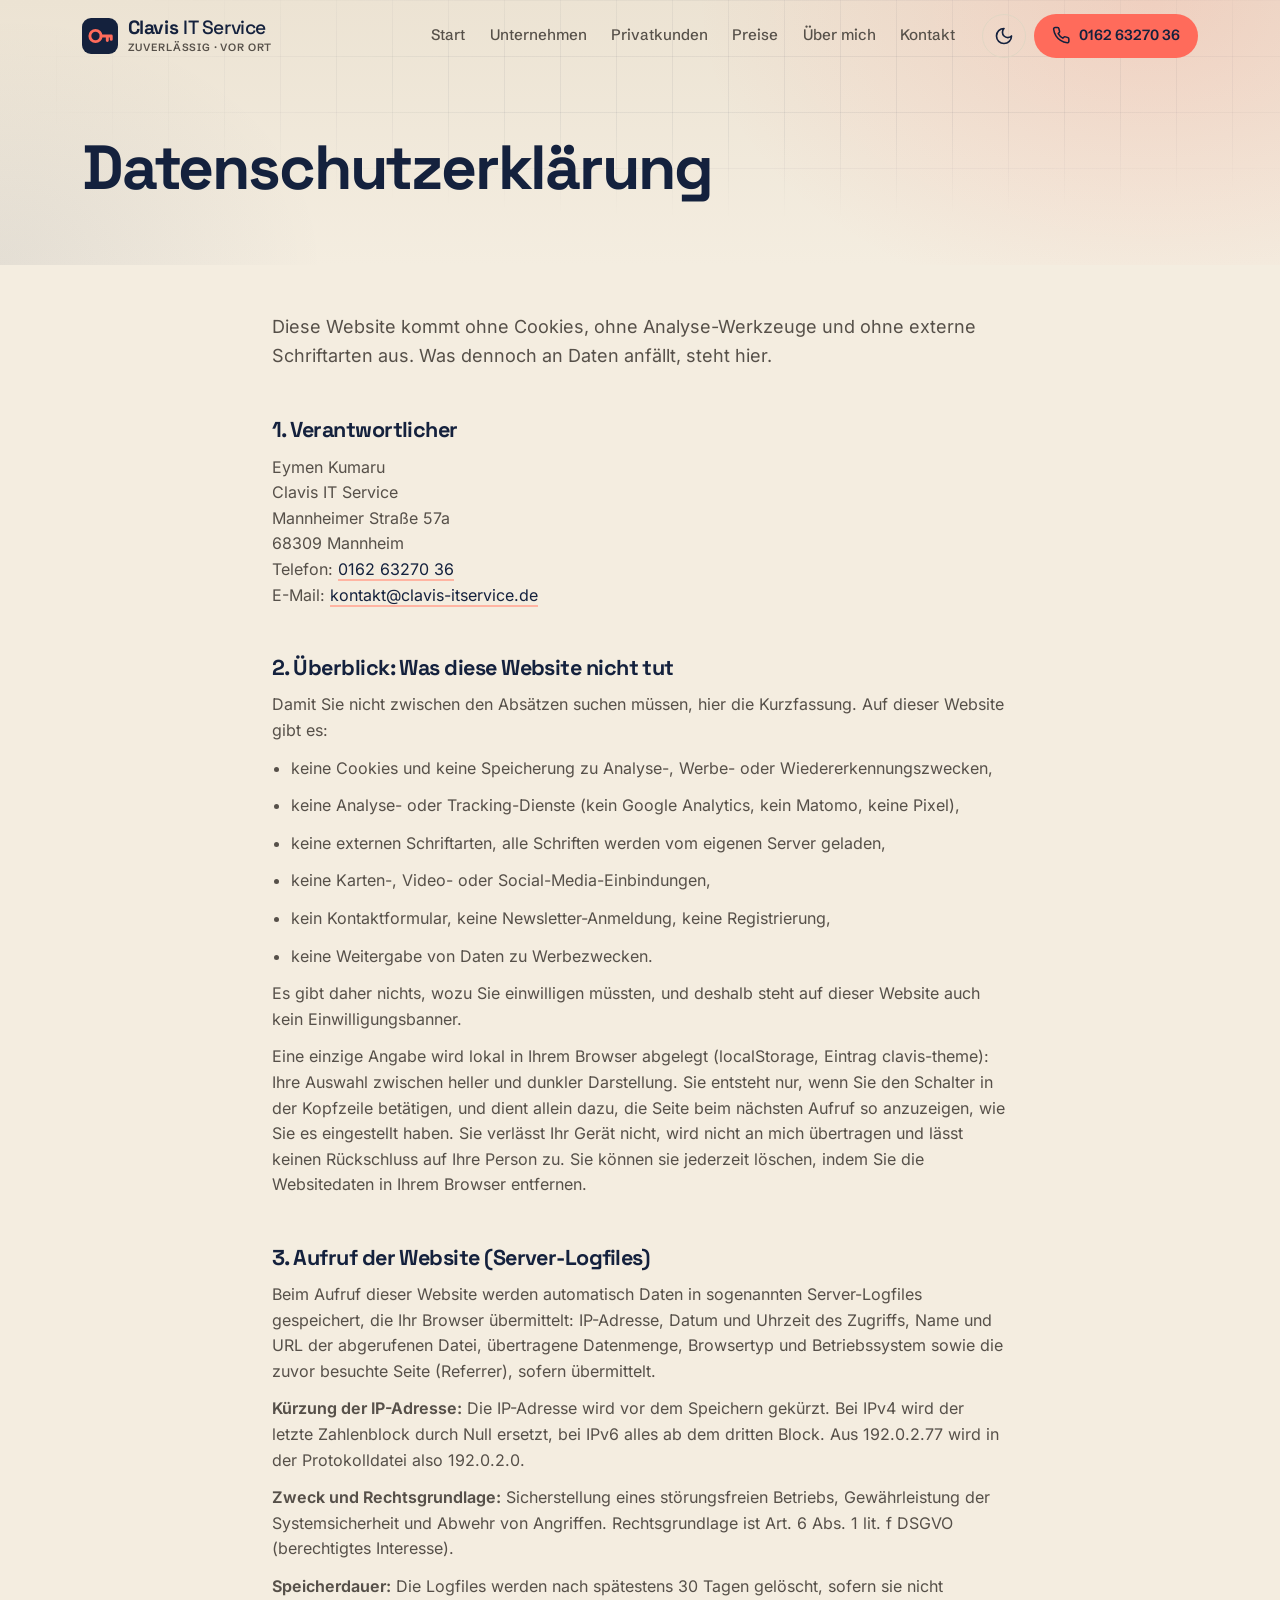
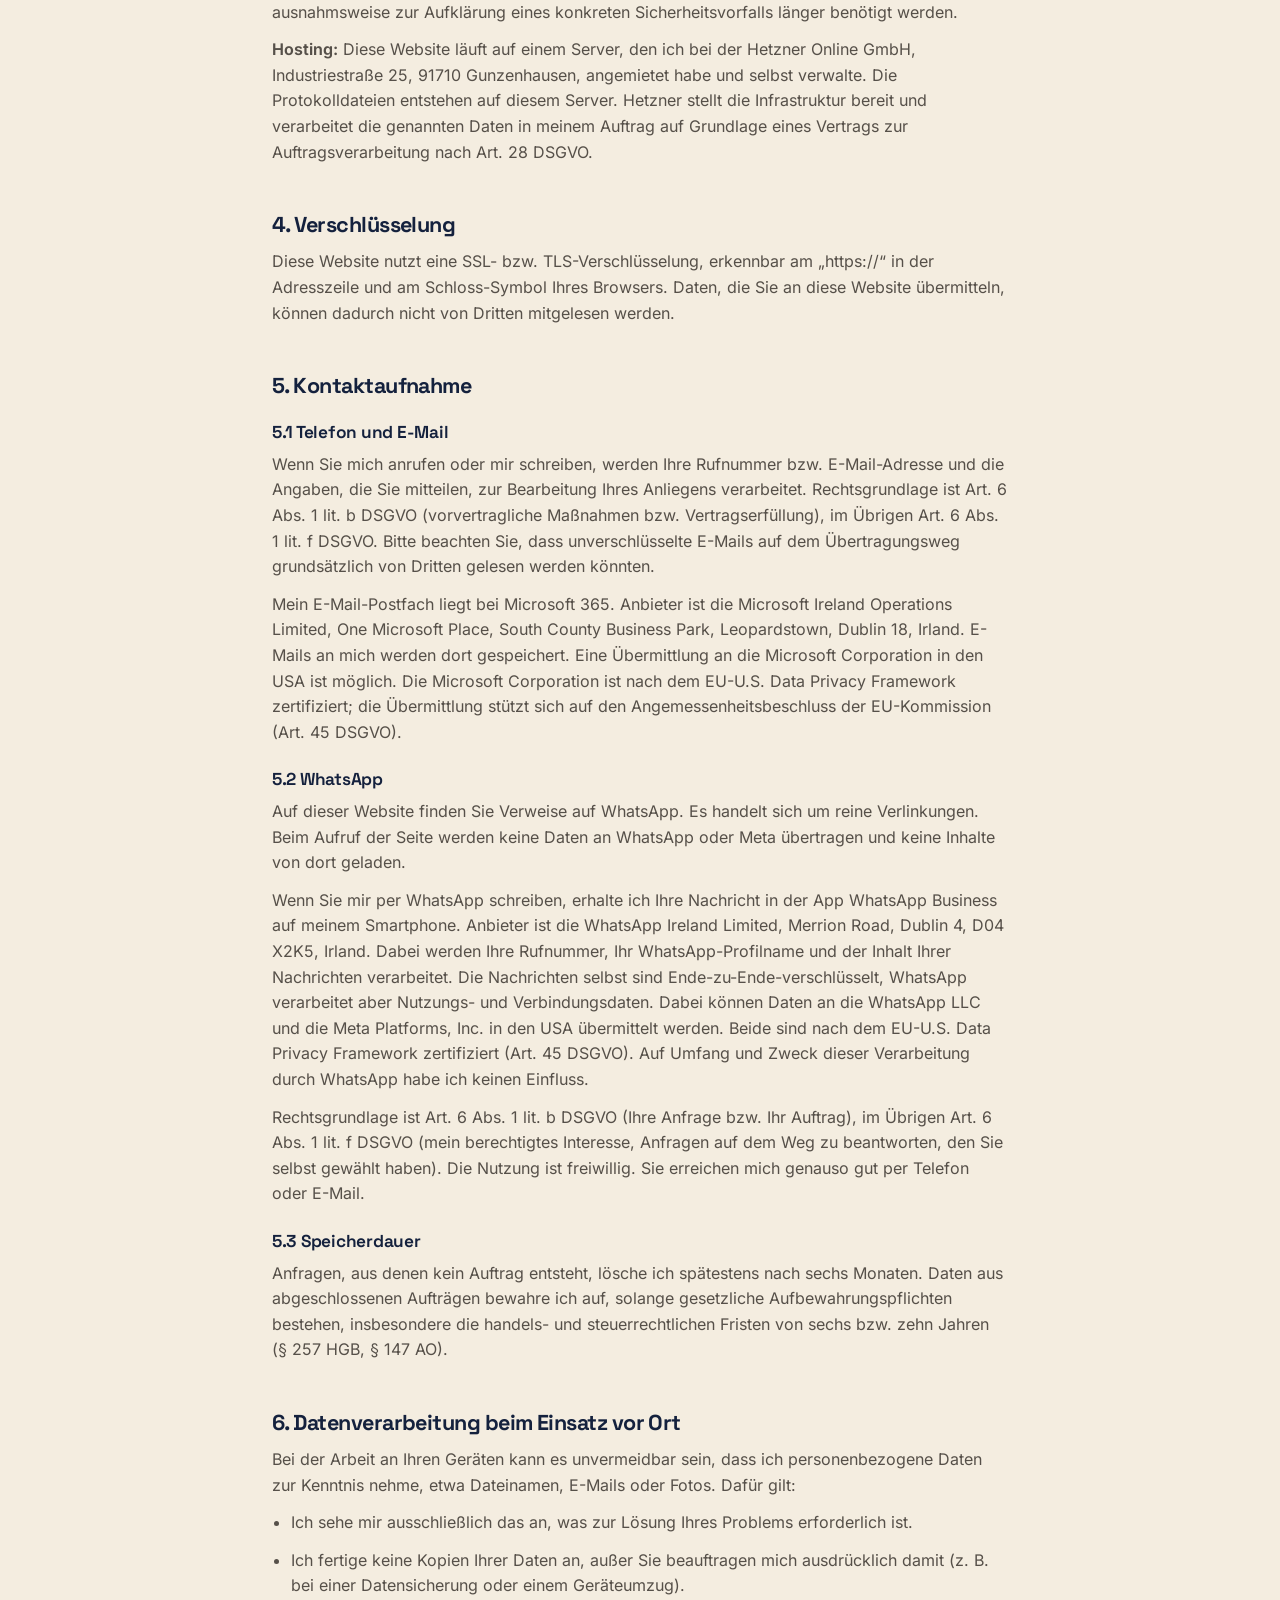
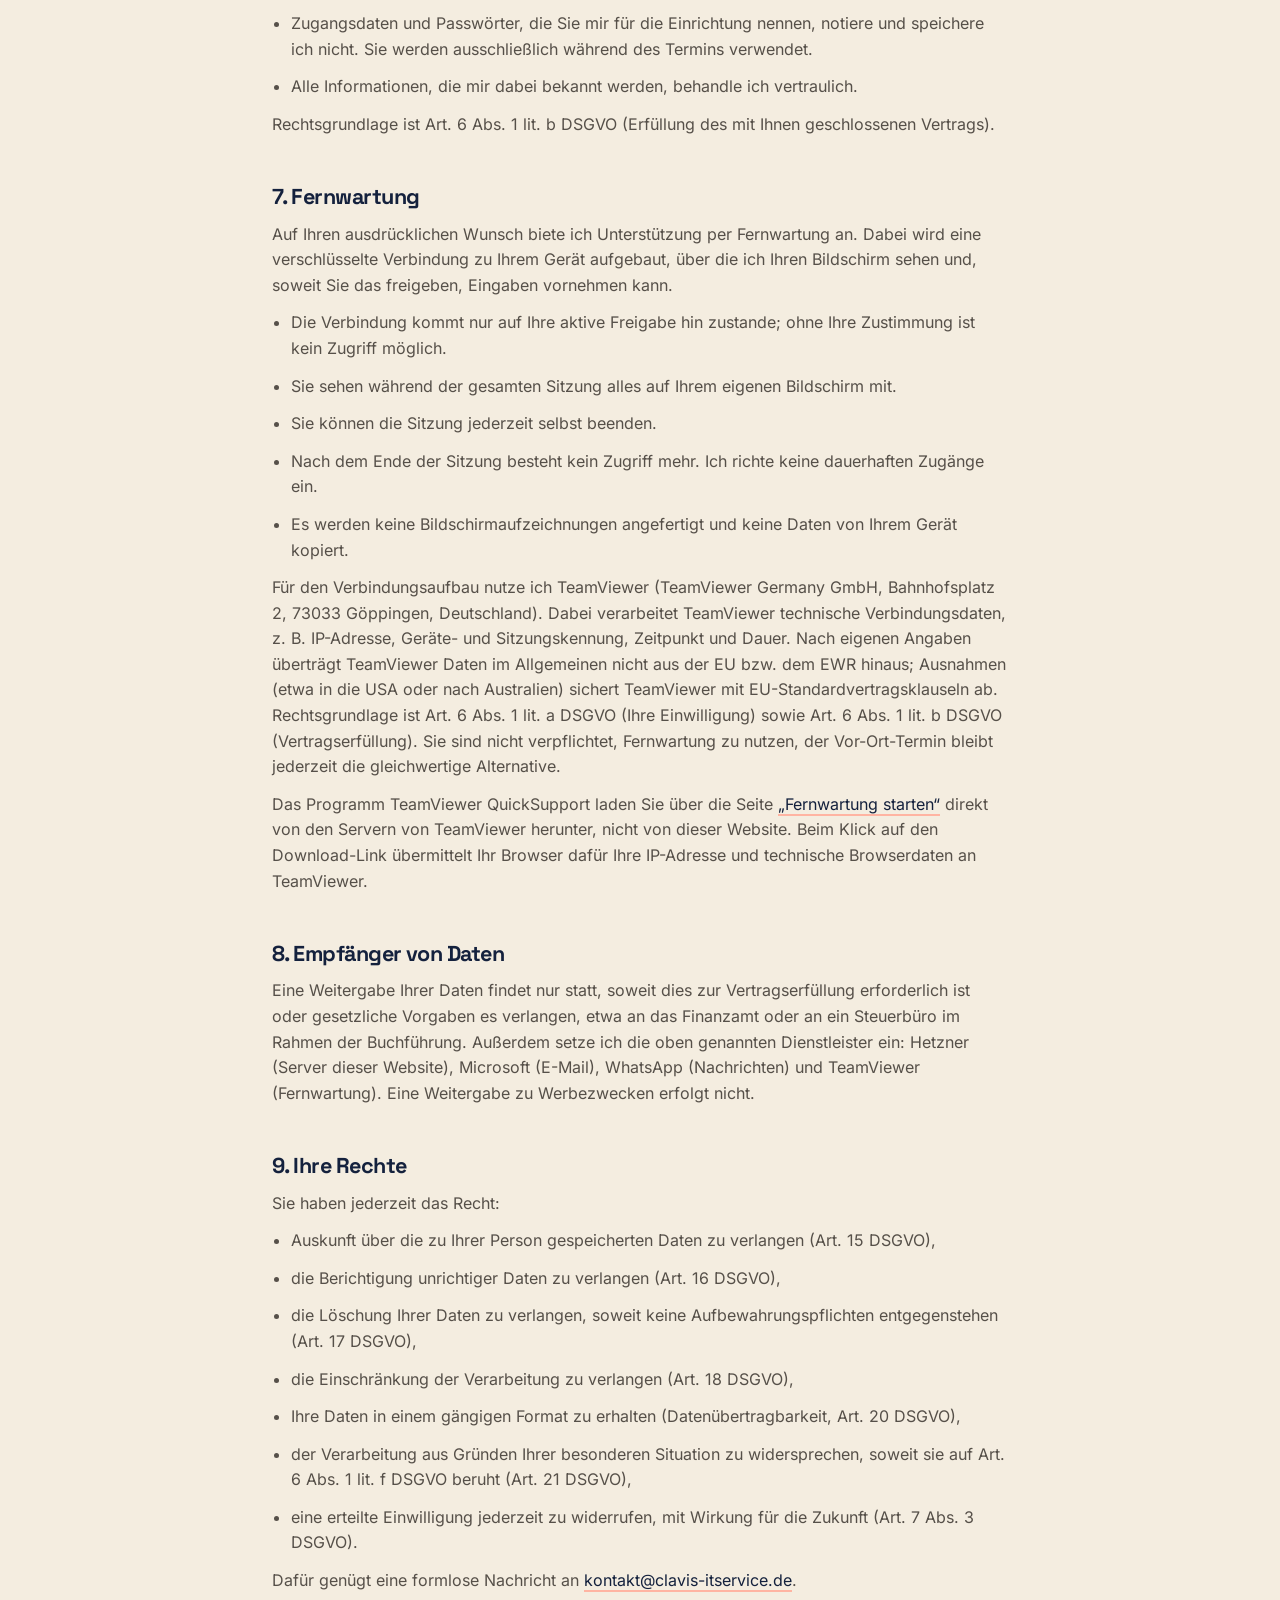
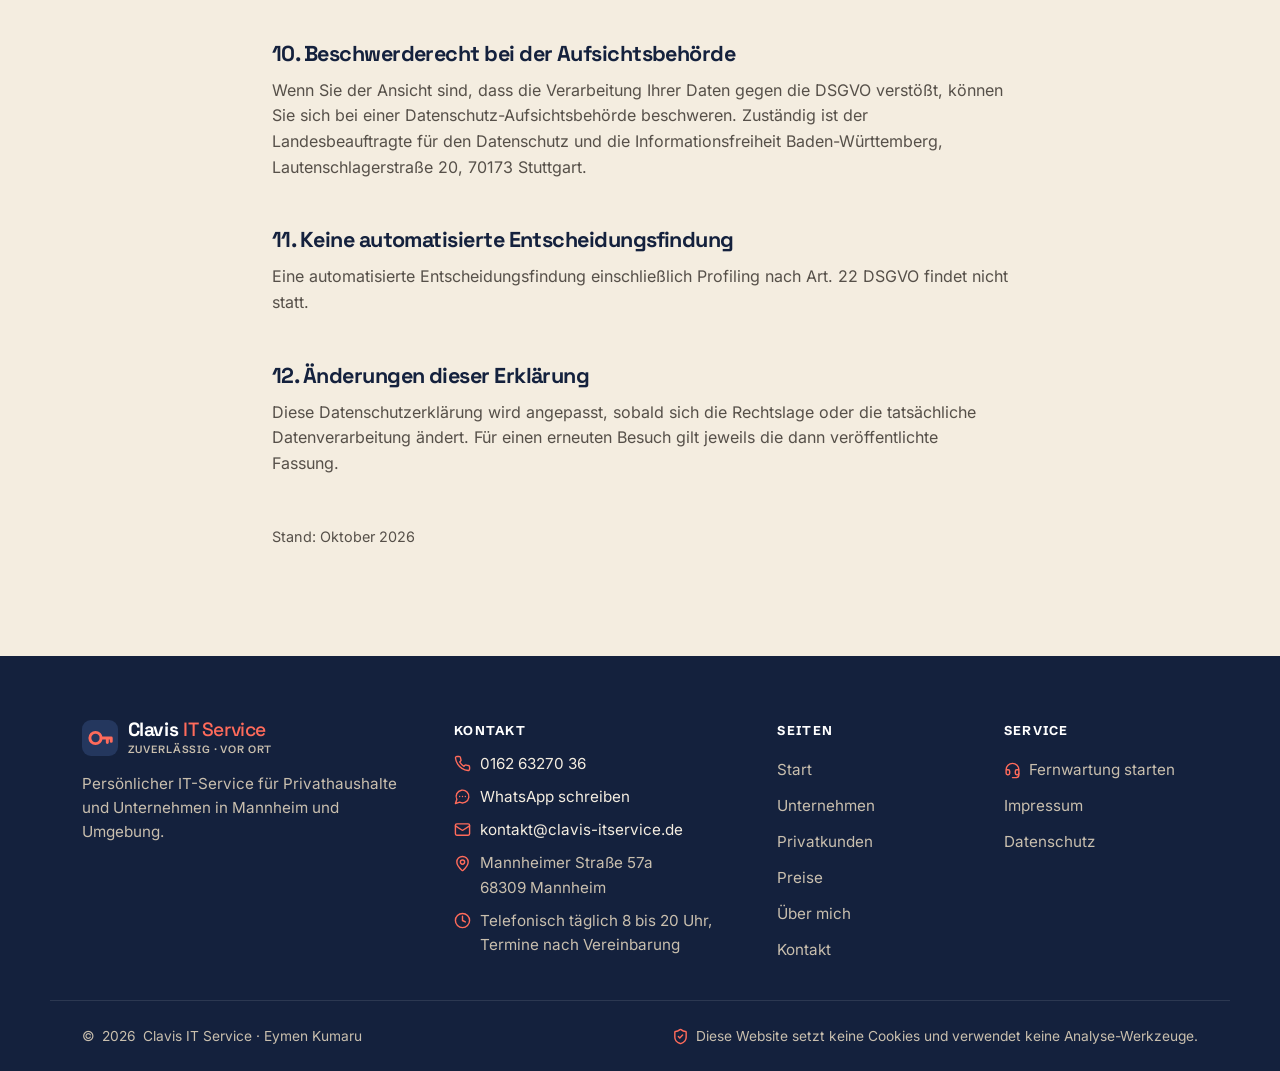
==== datenschutz.html @ bc71ca62 "Pfirsich statt dunklem Coral für Akzente Textakzente (Links, Icons, Eyebrows, Hero-Untertitel) jetzt" ====
<!doctype html>
<html lang="de">
<head>
  <meta charset="utf-8">
  <meta name="viewport" content="width=device-width, initial-scale=1">
  <title>Datenschutzerklärung | Clavis IT Service</title>
  <meta name="description" content="Datenschutzerklärung nach DSGVO für Clavis IT Service. Keine Cookies, keine Analyse-Tools, keine externen Schriftarten.">
  <link rel="canonical" href="https://clavis-itservice.de/datenschutz.html">
  <meta name="theme-color" content="#F4EDE0" media="(prefers-color-scheme: light)">
  <meta name="theme-color" content="#14213D" media="(prefers-color-scheme: dark)">
  <meta property="og:type" content="website">
  <meta property="og:locale" content="de_DE">
  <meta property="og:site_name" content="Clavis IT Service">
  <meta property="og:title" content="Datenschutzerklärung | Clavis IT Service">
  <meta property="og:description" content="Datenschutzerklärung nach DSGVO für Clavis IT Service. Keine Cookies, keine Analyse-Tools, keine externen Schriftarten.">
  <meta property="og:url" content="https://clavis-itservice.de/datenschutz.html">
  <link rel="icon" href="assets/img/favicon.svg" type="image/svg+xml">
  <link rel="preload" href="assets/fonts/inter-latin-wght.woff2" as="font" type="font/woff2" crossorigin>
  <link rel="preload" href="assets/fonts/space-grotesk-latin-wght.woff2" as="font" type="font/woff2" crossorigin>
  <script>(function(){try{var t=localStorage.getItem('clavis-theme');if(t==='dark'||t==='light')document.documentElement.setAttribute('data-theme',t);}catch(e){}})();</script>
  <link rel="stylesheet" href="assets/css/styles.css?v=4">
  <script src="assets/js/main.js?v=4" defer></script>
</head>
<body>
<a class="skip-link" href="#main">Zum Inhalt springen</a>
<header class="site-header" data-header>
  <div class="container header-inner">
    <a class="brand" href="index.html" aria-label="Clavis IT Service – zur Startseite">
      <svg class="brand-mark" viewBox="0 0 32 32" aria-hidden="true"><rect width="32" height="32" rx="8"/><circle cx="12" cy="16" r="5" fill="none" stroke="#FF6B5B" stroke-width="2.6"/><path d="M17 16h9M22.5 16v4M26 16v3" fill="none" stroke="#FF6B5B" stroke-width="2.6" stroke-linecap="round"/></svg>
      <span class="brand-text"><span class="brand-name">Clavis <span>IT Service</span></span><span class="brand-claim">Zuverlässig · Vor Ort</span></span>
    </a>
    <nav class="nav" id="site-nav" aria-label="Hauptnavigation" data-nav>
      <ul class="nav-list"><li><a href="index.html">Start</a></li><li><a href="geschaeftskunden.html">Unternehmen</a></li><li><a href="leistungen.html">Privatkunden</a></li><li><a href="preise.html">Preise</a></li><li><a href="ueber-mich.html">Über mich</a></li><li><a href="kontakt.html">Kontakt</a></li></ul>
      <div class="nav-extra"><a class="btn btn-primary btn-lg" href="tel:+491626327036"><svg class="icon" aria-hidden="true"><use href="assets/img/icons.svg#i-phone"/></svg>Anrufen: 0162 63270 36</a><a class="btn btn-outline btn-lg" href="https://wa.me/491626327036" rel="noopener"><svg class="icon" aria-hidden="true"><use href="assets/img/icons.svg#i-chat"/></svg>WhatsApp schreiben</a></div>
    </nav>
    <div class="header-actions">
      <button class="icon-btn theme-toggle" type="button" data-theme-toggle aria-label="Dunkle Darstellung aktivieren">
        <svg class="icon i-moon" aria-hidden="true"><use href="assets/img/icons.svg#i-moon"/></svg><svg class="icon i-sun" aria-hidden="true"><use href="assets/img/icons.svg#i-sun"/></svg>
      </button>
      <a class="btn btn-primary btn-sm header-phone" href="tel:+491626327036"><svg class="icon" aria-hidden="true"><use href="assets/img/icons.svg#i-phone"/></svg>0162 63270 36</a>
      <button class="icon-btn nav-toggle" type="button" aria-controls="site-nav" aria-expanded="false" aria-label="Menü öffnen" data-nav-toggle>
        <svg class="icon i-open" aria-hidden="true"><use href="assets/img/icons.svg#i-menu"/></svg><svg class="icon i-close" aria-hidden="true"><use href="assets/img/icons.svg#i-x"/></svg>
      </button>
    </div>
  </div>
</header>
<main id="main">

  <section class="page-hero page-hero-simple" aria-labelledby="hero-title">
    <div class="container"><h1 id="hero-title">Datenschutzerklärung</h1></div>
  </section>
  <section class="legal">
    <div class="container">

      <p class="lead">Diese Website kommt ohne Cookies, ohne Analyse-Werkzeuge und ohne externe Schriftarten aus. Was dennoch an Daten anfällt, steht hier.</p>

      <h2>1. Verantwortlicher</h2>
      <p>Eymen Kumaru<br>Clavis IT Service<br>Mannheimer Straße 57a<br>68309 Mannheim<br>Telefon: <a href="tel:+491626327036">0162 63270 36</a><br>E-Mail: <a href="mailto:kontakt@clavis-itservice.de">kontakt@clavis-itservice.de</a></p>

      <h2>2. Überblick: Was diese Website nicht tut</h2>
      <p>Damit Sie nicht zwischen den Absätzen suchen müssen, hier die Kurzfassung. Auf dieser Website gibt es:</p>
      <ul>
        <li>keine Cookies und keine Speicherung zu Analyse-, Werbe- oder Wiedererkennungszwecken,</li>
        <li>keine Analyse- oder Tracking-Dienste (kein Google Analytics, kein Matomo, keine Pixel),</li>
        <li>keine externen Schriftarten, alle Schriften werden vom eigenen Server geladen,</li>
        <li>keine Karten-, Video- oder Social-Media-Einbindungen,</li>
        <li>kein Kontaktformular, keine Newsletter-Anmeldung, keine Registrierung,</li>
        <li>keine Weitergabe von Daten zu Werbezwecken.</li>
      </ul>
      <p>Es gibt daher nichts, wozu Sie einwilligen müssten, und deshalb steht auf dieser Website auch kein Einwilligungsbanner.</p>
      <p>Eine einzige Angabe wird lokal in Ihrem Browser abgelegt (localStorage, Eintrag clavis-theme): Ihre Auswahl zwischen heller und dunkler Darstellung. Sie entsteht nur, wenn Sie den Schalter in der Kopfzeile betätigen, und dient allein dazu, die Seite beim nächsten Aufruf so anzuzeigen, wie Sie es eingestellt haben. Sie verlässt Ihr Gerät nicht, wird nicht an mich übertragen und lässt keinen Rückschluss auf Ihre Person zu. Sie können sie jederzeit löschen, indem Sie die Websitedaten in Ihrem Browser entfernen.</p>

      <h2>3. Aufruf der Website (Server-Logfiles)</h2>
      <p>Beim Aufruf dieser Website werden automatisch Daten in sogenannten Server-Logfiles gespeichert, die Ihr Browser übermittelt: IP-Adresse, Datum und Uhrzeit des Zugriffs, Name und URL der abgerufenen Datei, übertragene Datenmenge, Browsertyp und Betriebssystem sowie die zuvor besuchte Seite (Referrer), sofern übermittelt.</p>
      <p><strong>Kürzung der IP-Adresse:</strong> Die IP-Adresse wird vor dem Speichern gekürzt. Bei IPv4 wird der letzte Zahlenblock durch Null ersetzt, bei IPv6 alles ab dem dritten Block. Aus 192.0.2.77 wird in der Protokolldatei also 192.0.2.0.</p>
      <p><strong>Zweck und Rechtsgrundlage:</strong> Sicherstellung eines störungsfreien Betriebs, Gewährleistung der Systemsicherheit und Abwehr von Angriffen. Rechtsgrundlage ist Art. 6 Abs. 1 lit. f DSGVO (berechtigtes Interesse).</p>
      <p><strong>Speicherdauer:</strong> Die Logfiles werden nach spätestens 30 Tagen gelöscht, sofern sie nicht ausnahmsweise zur Aufklärung eines konkreten Sicherheitsvorfalls länger benötigt werden.</p>
      <p><strong>Hosting:</strong> Diese Website läuft auf einem Server, den ich bei der Hetzner Online GmbH, Industriestraße 25, 91710 Gunzenhausen, angemietet habe und selbst verwalte. Die Protokolldateien entstehen auf diesem Server. Hetzner stellt die Infrastruktur bereit und verarbeitet die genannten Daten in meinem Auftrag auf Grundlage eines Vertrags zur Auftragsverarbeitung nach Art. 28 DSGVO.</p>

      <h2>4. Verschlüsselung</h2>
      <p>Diese Website nutzt eine SSL- bzw. TLS-Verschlüsselung, erkennbar am „https://“ in der Adresszeile und am Schloss-Symbol Ihres Browsers. Daten, die Sie an diese Website übermitteln, können dadurch nicht von Dritten mitgelesen werden.</p>

      <h2>5. Kontaktaufnahme</h2>
      <h3>5.1 Telefon und E-Mail</h3>
      <p>Wenn Sie mich anrufen oder mir schreiben, werden Ihre Rufnummer bzw. E-Mail-Adresse und die Angaben, die Sie mitteilen, zur Bearbeitung Ihres Anliegens verarbeitet. Rechtsgrundlage ist Art. 6 Abs. 1 lit. b DSGVO (vorvertragliche Maßnahmen bzw. Vertragserfüllung), im Übrigen Art. 6 Abs. 1 lit. f DSGVO. Bitte beachten Sie, dass unverschlüsselte E-Mails auf dem Übertragungsweg grundsätzlich von Dritten gelesen werden könnten.</p>
      <p>Mein E-Mail-Postfach liegt bei Microsoft 365. Anbieter ist die Microsoft Ireland Operations Limited, One Microsoft Place, South County Business Park, Leopardstown, Dublin 18, Irland. E-Mails an mich werden dort gespeichert. Eine Übermittlung an die Microsoft Corporation in den USA ist möglich. Die Microsoft Corporation ist nach dem EU-U.S. Data Privacy Framework zertifiziert; die Übermittlung stützt sich auf den Angemessenheitsbeschluss der EU-Kommission (Art. 45 DSGVO).</p>
      <h3>5.2 WhatsApp</h3>
      <p>Auf dieser Website finden Sie Verweise auf WhatsApp. Es handelt sich um reine Verlinkungen. Beim Aufruf der Seite werden keine Daten an WhatsApp oder Meta übertragen und keine Inhalte von dort geladen.</p>
      <p>Wenn Sie mir per WhatsApp schreiben, erhalte ich Ihre Nachricht in der App WhatsApp Business auf meinem Smartphone. Anbieter ist die WhatsApp Ireland Limited, Merrion Road, Dublin 4, D04 X2K5, Irland. Dabei werden Ihre Rufnummer, Ihr WhatsApp-Profilname und der Inhalt Ihrer Nachrichten verarbeitet. Die Nachrichten selbst sind Ende-zu-Ende-verschlüsselt, WhatsApp verarbeitet aber Nutzungs- und Verbindungsdaten. Dabei können Daten an die WhatsApp LLC und die Meta Platforms, Inc. in den USA übermittelt werden. Beide sind nach dem EU-U.S. Data Privacy Framework zertifiziert (Art. 45 DSGVO). Auf Umfang und Zweck dieser Verarbeitung durch WhatsApp habe ich keinen Einfluss.</p>
      <p>Rechtsgrundlage ist Art. 6 Abs. 1 lit. b DSGVO (Ihre Anfrage bzw. Ihr Auftrag), im Übrigen Art. 6 Abs. 1 lit. f DSGVO (mein berechtigtes Interesse, Anfragen auf dem Weg zu beantworten, den Sie selbst gewählt haben). Die Nutzung ist freiwillig. Sie erreichen mich genauso gut per Telefon oder E-Mail.</p>
      <h3>5.3 Speicherdauer</h3>
      <p>Anfragen, aus denen kein Auftrag entsteht, lösche ich spätestens nach sechs Monaten. Daten aus abgeschlossenen Aufträgen bewahre ich auf, solange gesetzliche Aufbewahrungspflichten bestehen, insbesondere die handels- und steuerrechtlichen Fristen von sechs bzw. zehn Jahren (§ 257 HGB, § 147 AO).</p>

      <h2>6. Datenverarbeitung beim Einsatz vor Ort</h2>
      <p>Bei der Arbeit an Ihren Geräten kann es unvermeidbar sein, dass ich personenbezogene Daten zur Kenntnis nehme, etwa Dateinamen, E-Mails oder Fotos. Dafür gilt:</p>
      <ul>
        <li>Ich sehe mir ausschließlich das an, was zur Lösung Ihres Problems erforderlich ist.</li>
        <li>Ich fertige keine Kopien Ihrer Daten an, außer Sie beauftragen mich ausdrücklich damit (z. B. bei einer Datensicherung oder einem Geräteumzug).</li>
        <li>Zugangsdaten und Passwörter, die Sie mir für die Einrichtung nennen, notiere und speichere ich nicht. Sie werden ausschließlich während des Termins verwendet.</li>
        <li>Alle Informationen, die mir dabei bekannt werden, behandle ich vertraulich.</li>
      </ul>
      <p>Rechtsgrundlage ist Art. 6 Abs. 1 lit. b DSGVO (Erfüllung des mit Ihnen geschlossenen Vertrags).</p>

      <h2 id="fernwartung">7. Fernwartung</h2>
      <p>Auf Ihren ausdrücklichen Wunsch biete ich Unterstützung per Fernwartung an. Dabei wird eine verschlüsselte Verbindung zu Ihrem Gerät aufgebaut, über die ich Ihren Bildschirm sehen und, soweit Sie das freigeben, Eingaben vornehmen kann.</p>
      <ul>
        <li>Die Verbindung kommt nur auf Ihre aktive Freigabe hin zustande; ohne Ihre Zustimmung ist kein Zugriff möglich.</li>
        <li>Sie sehen während der gesamten Sitzung alles auf Ihrem eigenen Bildschirm mit.</li>
        <li>Sie können die Sitzung jederzeit selbst beenden.</li>
        <li>Nach dem Ende der Sitzung besteht kein Zugriff mehr. Ich richte keine dauerhaften Zugänge ein.</li>
        <li>Es werden keine Bildschirmaufzeichnungen angefertigt und keine Daten von Ihrem Gerät kopiert.</li>
      </ul>
      <p>Für den Verbindungsaufbau nutze ich TeamViewer (TeamViewer Germany GmbH, Bahnhofsplatz 2, 73033 Göppingen, Deutschland). Dabei verarbeitet TeamViewer technische Verbindungsdaten, z. B. IP-Adresse, Geräte- und Sitzungskennung, Zeitpunkt und Dauer. Nach eigenen Angaben überträgt TeamViewer Daten im Allgemeinen nicht aus der EU bzw. dem EWR hinaus; Ausnahmen (etwa in die USA oder nach Australien) sichert TeamViewer mit EU-Standardvertragsklauseln ab. Rechtsgrundlage ist Art. 6 Abs. 1 lit. a DSGVO (Ihre Einwilligung) sowie Art. 6 Abs. 1 lit. b DSGVO (Vertragserfüllung). Sie sind nicht verpflichtet, Fernwartung zu nutzen, der Vor-Ort-Termin bleibt jederzeit die gleichwertige Alternative.</p>
      <p>Das Programm TeamViewer QuickSupport laden Sie über die Seite <a href="fernwartung.html">„Fernwartung starten“</a> direkt von den Servern von TeamViewer herunter, nicht von dieser Website. Beim Klick auf den Download-Link übermittelt Ihr Browser dafür Ihre IP-Adresse und technische Browserdaten an TeamViewer.</p>

      <h2>8. Empfänger von Daten</h2>
      <p>Eine Weitergabe Ihrer Daten findet nur statt, soweit dies zur Vertragserfüllung erforderlich ist oder gesetzliche Vorgaben es verlangen, etwa an das Finanzamt oder an ein Steuerbüro im Rahmen der Buchführung. Außerdem setze ich die oben genannten Dienstleister ein: Hetzner (Server dieser Website), Microsoft (E-Mail), WhatsApp (Nachrichten) und TeamViewer (Fernwartung). Eine Weitergabe zu Werbezwecken erfolgt nicht.</p>

      <h2>9. Ihre Rechte</h2>
      <p>Sie haben jederzeit das Recht:</p>
      <ul>
        <li>Auskunft über die zu Ihrer Person gespeicherten Daten zu verlangen (Art. 15 DSGVO),</li>
        <li>die Berichtigung unrichtiger Daten zu verlangen (Art. 16 DSGVO),</li>
        <li>die Löschung Ihrer Daten zu verlangen, soweit keine Aufbewahrungspflichten entgegenstehen (Art. 17 DSGVO),</li>
        <li>die Einschränkung der Verarbeitung zu verlangen (Art. 18 DSGVO),</li>
        <li>Ihre Daten in einem gängigen Format zu erhalten (Datenübertragbarkeit, Art. 20 DSGVO),</li>
        <li>der Verarbeitung aus Gründen Ihrer besonderen Situation zu widersprechen, soweit sie auf Art. 6 Abs. 1 lit. f DSGVO beruht (Art. 21 DSGVO),</li>
        <li>eine erteilte Einwilligung jederzeit zu widerrufen, mit Wirkung für die Zukunft (Art. 7 Abs. 3 DSGVO).</li>
      </ul>
      <p>Dafür genügt eine formlose Nachricht an <a href="mailto:kontakt@clavis-itservice.de">kontakt@clavis-itservice.de</a>.</p>

      <h2>10. Beschwerderecht bei der Aufsichtsbehörde</h2>
      <p>Wenn Sie der Ansicht sind, dass die Verarbeitung Ihrer Daten gegen die DSGVO verstößt, können Sie sich bei einer Datenschutz-Aufsichtsbehörde beschweren. Zuständig ist der Landesbeauftragte für den Datenschutz und die Informationsfreiheit Baden-Württemberg, Lautenschlagerstraße 20, 70173 Stuttgart.</p>

      <h2>11. Keine automatisierte Entscheidungsfindung</h2>
      <p>Eine automatisierte Entscheidungsfindung einschließlich Profiling nach Art. 22 DSGVO findet nicht statt.</p>

      <h2>12. Änderungen dieser Erklärung</h2>
      <p>Diese Datenschutzerklärung wird angepasst, sobald sich die Rechtslage oder die tatsächliche Datenverarbeitung ändert. Für einen erneuten Besuch gilt jeweils die dann veröffentlichte Fassung.</p>

      <p class="stand">Stand: Oktober 2026</p>
    </div>
  </section>

</main>
<footer class="site-footer">
  <div class="container footer-grid">
    <div>
      <a class="brand" href="index.html" aria-label="Clavis IT Service – zur Startseite">
        <svg class="brand-mark" viewBox="0 0 32 32" aria-hidden="true"><rect width="32" height="32" rx="8"/><circle cx="12" cy="16" r="5" fill="none" stroke="#FF6B5B" stroke-width="2.6"/><path d="M17 16h9M22.5 16v4M26 16v3" fill="none" stroke="#FF6B5B" stroke-width="2.6" stroke-linecap="round"/></svg>
      <span class="brand-text"><span class="brand-name">Clavis <span>IT Service</span></span><span class="brand-claim">Zuverlässig · Vor Ort</span></span>
      </a>
      <p>Persönlicher IT-Service für Privathaushalte und Unternehmen in Mannheim und Umgebung.</p>
    </div>
    <div>
      <p class="footer-title">Kontakt</p>
      <ul class="footer-contact">
        <li><svg class="icon" aria-hidden="true"><use href="assets/img/icons.svg#i-phone"/></svg><a href="tel:+491626327036">0162 63270 36</a></li>
        <li><svg class="icon" aria-hidden="true"><use href="assets/img/icons.svg#i-chat"/></svg><a href="https://wa.me/491626327036" rel="noopener">WhatsApp schreiben</a></li>
        <li><svg class="icon" aria-hidden="true"><use href="assets/img/icons.svg#i-mail"/></svg><a href="mailto:kontakt@clavis-itservice.de">kontakt@clavis-itservice.de</a></li>
        <li><svg class="icon" aria-hidden="true"><use href="assets/img/icons.svg#i-pin"/></svg><span>Mannheimer Straße 57a<br>68309 Mannheim</span></li>
        <li><svg class="icon" aria-hidden="true"><use href="assets/img/icons.svg#i-clock"/></svg><span>Telefonisch täglich 8 bis 20 Uhr,<br>Termine nach Vereinbarung</span></li>
      </ul>
    </div>
    <nav aria-label="Seiten">
      <p class="footer-title">Seiten</p>
      <ul class="footer-links"><li><a href="index.html">Start</a></li><li><a href="geschaeftskunden.html">Unternehmen</a></li><li><a href="leistungen.html">Privatkunden</a></li><li><a href="preise.html">Preise</a></li><li><a href="ueber-mich.html">Über mich</a></li><li><a href="kontakt.html">Kontakt</a></li></ul>
    </nav>
    <nav aria-label="Service und Rechtliches">
      <p class="footer-title">Service</p>
      <ul class="footer-links">
        <li><a href="fernwartung.html"><svg class="icon" aria-hidden="true"><use href="assets/img/icons.svg#i-headset"/></svg>Fernwartung starten</a></li>
        <li><a href="impressum.html">Impressum</a></li>
        <li><a href="datenschutz.html">Datenschutz</a></li>
      </ul>
    </nav>
  </div>
  <div class="container footer-bottom">
    <span>© <span data-year>2026</span> Clavis IT Service · Eymen Kumaru</span>
    <span><svg class="icon" aria-hidden="true"><use href="assets/img/icons.svg#i-shield"/></svg>Diese Website setzt keine Cookies und verwendet keine Analyse-Werkzeuge.</span>
  </div>
</footer>
</body>
</html>
---- assets/css/styles.css ----
/* ==========================================================================
   Clavis IT Service – Stylesheet
   Creme & Sand · Navy · Petrol · Hell/Dunkel · lokale Schriften
   ========================================================================== */

/* ---------- Schriften (lokal, SIL OFL 1.1) ---------- */
@font-face {
  font-family: "Inter";
  src: url("../fonts/inter-latin-wght.woff2") format("woff2");
  font-weight: 100 900; font-style: normal; font-display: swap;
}
@font-face {
  font-family: "Space Grotesk";
  src: url("../fonts/space-grotesk-latin-wght.woff2") format("woff2");
  font-weight: 300 700; font-style: normal; font-display: swap;
}
@font-face {
  font-family: "Schibsted Grotesk";
  src: url("../fonts/schibsted-grotesk-latin-wght.woff2") format("woff2");
  font-weight: 400 900; font-style: normal; font-display: swap;
}

/* ---------- Tokens: Hell ---------- */
:root {
  color-scheme: light;

  /* Markenfarben */
  --navy: #14213d;
  --cream: #f4ede0;
  --coral: #ff6b5b;

  /* Abstufungen */
  --cream-soft: #fbf7f0;
  --sand-100: #ece3d3;
  --sand-200: #e2d6c1;
  --sand-300: #d2c2a6;
  --sand-500: #9c8462;
  --navy-950: #0e182d;
  --navy-900: var(--navy);
  --navy-800: #1c2d50;
  --navy-700: #24375e;
  --peach: #ffb4a2;             /* helle Akzentfarbe: Linien, Markierungen, Flächen */
  --peach-soft: #ffe4dc;
  --coral-hover: #ff8576;
  --on-navy: #f4ede0;
  --on-navy-muted: #c9bfae;

  /* Semantik */
  --bg: var(--cream);
  --bg-alt: var(--sand-100);
  --surface: var(--cream-soft);
  --surface-2: #ffffff;
  --text: var(--navy);
  --text-muted: #565049;
  --border: #e1d6c4;
  --border-strong: var(--sand-300);
  --accent: var(--navy);
  --accent-soft: var(--peach-soft);
  --accent-deco: var(--peach);
  --mark: var(--peach);
  --btn-bg: var(--coral);
  --btn-fg: var(--navy);
  --btn-hover: var(--coral-hover);
  --header-bg: rgba(244, 237, 224, .88);
  --hero-a: var(--sand-100);
  --hero-b: var(--cream);
  --glow: rgba(255, 107, 91, .16);
  --grid-line: rgba(20, 33, 61, .06);
  --media-a: var(--sand-200);
  --media-b: var(--sand-100);
  --footer-bg: var(--navy);
  --warn-bg: #fdf4e1;
  --warn-border: #ead3a0;
  --warn-text: #5e410b;
  --warn-icon: #a16207;
  --ok: #15803d;
  --shadow-sm: 0 1px 2px rgba(60, 45, 25, .05), 0 1px 3px rgba(60, 45, 25, .06);
  --shadow-md: 0 4px 12px rgba(60, 45, 25, .05), 0 12px 32px rgba(60, 45, 25, .08);
  --shadow-lg: 0 24px 56px rgba(60, 45, 25, .12);

  /* Typografie */
  --font: "Inter", "Segoe UI", system-ui, -apple-system, sans-serif;
  --font-display: "Space Grotesk", "Segoe UI", system-ui, sans-serif;
  --font-ui: "Schibsted Grotesk", "Segoe UI", system-ui, sans-serif;
  --fs-md: 1.125rem;
  --fs-lg: clamp(1.1rem, 1rem + .45vw, 1.275rem);
  --fs-h3: 1.18rem;
  --fs-h2: clamp(1.75rem, 1.3rem + 1.9vw, 2.55rem);
  --fs-h1: clamp(2.25rem, 1.45rem + 3.6vw, 3.9rem);

  /* Abstände (8er-Raster) */
  --s-1: .25rem; --s-2: .5rem; --s-3: .75rem; --s-4: 1rem; --s-5: 1.5rem;
  --s-6: 2rem; --s-7: 3rem; --s-8: 4rem; --s-9: 6rem;
  --section-y: clamp(4rem, 2.8rem + 5vw, 7rem);

  /* Formen */
  --r-sm: 8px; --r-md: 14px; --r-lg: 20px; --r-pill: 999px;

  /* Bewegung */
  --ease-out: cubic-bezier(.16, 1, .3, 1);
  --t-fast: 160ms;
  --t-med: 260ms;
  --t-slow: 700ms;

  /* Ebenen */
  --z-header: 100;
  --z-skip: 1000;

  --header-h: 72px;
  --container: 1180px;
}

/* ---------- Tokens: Dunkel (Schalter oder Systemeinstellung) ---------- */
:root[data-theme="dark"] {
  color-scheme: dark;
  --bg: var(--navy); --bg-alt: #182847; --surface: #1c2d50; --surface-2: #22365e;
  --text: var(--cream); --text-muted: #c2b9aa; --border: #2b3e66; --border-strong: #3c527f;
  --accent: var(--peach); --accent-soft: rgba(255, 180, 162, .14); --accent-deco: var(--peach); --mark: rgba(255, 180, 162, .32);
  --btn-bg: var(--coral); --btn-fg: var(--navy); --btn-hover: var(--coral-hover);
  --header-bg: rgba(20, 33, 61, .86);
  --hero-a: #1a2a4a; --hero-b: var(--navy); --glow: rgba(255, 107, 91, .12); --grid-line: rgba(255, 255, 255, .04);
  --media-a: #22365e; --media-b: #1c2d50; --footer-bg: var(--navy-950);
  --warn-bg: rgba(234, 179, 8, .08); --warn-border: rgba(234, 179, 8, .32); --warn-text: #f3dc9f; --warn-icon: #facc15;
  --ok: #4ade80;
  --shadow-sm: 0 1px 2px rgba(0, 0, 0, .3); --shadow-md: 0 8px 24px rgba(0, 0, 0, .3); --shadow-lg: 0 24px 56px rgba(0, 0, 0, .45);
}
@media (prefers-color-scheme: dark) {
  :root:not([data-theme="light"]) {
    color-scheme: dark;
    --bg: var(--navy); --bg-alt: #182847; --surface: #1c2d50; --surface-2: #22365e;
    --text: var(--cream); --text-muted: #c2b9aa; --border: #2b3e66; --border-strong: #3c527f;
    --accent: var(--peach); --accent-soft: rgba(255, 180, 162, .14); --accent-deco: var(--peach); --mark: rgba(255, 180, 162, .32);
    --btn-bg: var(--coral); --btn-fg: var(--navy); --btn-hover: var(--coral-hover);
    --header-bg: rgba(20, 33, 61, .86);
    --hero-a: #1a2a4a; --hero-b: var(--navy); --glow: rgba(255, 107, 91, .12); --grid-line: rgba(255, 255, 255, .04);
    --media-a: #22365e; --media-b: #1c2d50; --footer-bg: var(--navy-950);
    --warn-bg: rgba(234, 179, 8, .08); --warn-border: rgba(234, 179, 8, .32); --warn-text: #f3dc9f; --warn-icon: #facc15;
    --ok: #4ade80;
    --shadow-sm: 0 1px 2px rgba(0, 0, 0, .3); --shadow-md: 0 8px 24px rgba(0, 0, 0, .3); --shadow-lg: 0 24px 56px rgba(0, 0, 0, .45);
  }
}

/* ---------- Basis ---------- */
*, *::before, *::after { box-sizing: border-box; }
html { -webkit-text-size-adjust: 100%; scroll-behavior: smooth; scroll-padding-top: calc(var(--header-h) + 16px); }
body {
  margin: 0; font-family: var(--font); font-size: 1rem; line-height: 1.6;
  color: var(--text); background: var(--bg);
  -webkit-font-smoothing: antialiased; overflow-x: hidden;
  transition: background-color var(--t-med) ease, color var(--t-med) ease;
}
img, svg { display: block; max-width: 100%; }
[hidden] { display: none !important; }
h1, h2, h3 { font-family: var(--font-display); line-height: 1.12; letter-spacing: -.025em; margin: 0; text-wrap: balance; font-weight: 700; }
h2 { font-size: var(--fs-h2); }
h3 { font-size: var(--fs-h3); font-weight: 650; letter-spacing: -.015em; line-height: 1.25; }
p { margin: 0; }
a { color: var(--accent); text-underline-offset: .22em; text-decoration-color: var(--accent-deco); text-decoration-thickness: 2px; }
a:hover { text-decoration-color: currentColor; }
ul, ol { margin: 0; padding: 0; }
button, input { font: inherit; color: inherit; }
strong { font-weight: 650; }
:focus-visible { outline: 3px solid var(--accent); outline-offset: 3px; border-radius: 4px; }

.container { width: 100%; max-width: var(--container); margin-inline: auto; padding-inline: clamp(1rem, 4vw, 2rem); }
.icon { width: 1.25em; height: 1.25em; flex: none; fill: none; stroke: currentColor; stroke-width: 2; stroke-linecap: round; stroke-linejoin: round; }
.skip-link { position: absolute; left: 1rem; top: -100px; z-index: var(--z-skip); padding: .75rem 1rem; background: var(--btn-bg); color: var(--btn-fg); font-weight: 600; border-radius: var(--r-sm); text-decoration: none; }
.skip-link:focus { top: 1rem; }
.nowrap { white-space: nowrap; }
.prose p { color: var(--text-muted); font-size: var(--fs-md); }
.prose p + p { margin-top: var(--s-4); }

/* ---------- Buttons ---------- */
.btn {
  --b-bg: transparent; --b-fg: inherit; --b-bd: transparent;
  display: inline-flex; align-items: center; justify-content: center; gap: .55rem;
  min-height: 48px; padding: .75rem 1.3rem;
  font-family: var(--font-ui); font-weight: 600; font-size: 1rem; line-height: 1.2;
  color: var(--b-fg); background: var(--b-bg); border: 1.5px solid var(--b-bd); border-radius: var(--r-pill);
  text-decoration: none; cursor: pointer; touch-action: manipulation;
  transition: background-color var(--t-fast) ease, border-color var(--t-fast) ease, color var(--t-fast) ease,
              transform var(--t-fast) var(--ease-out), box-shadow var(--t-med) ease;
}
.btn:active { transform: scale(.97); }
.icon-arrow { transition: transform var(--t-med) var(--ease-out); }
.btn:hover .icon-arrow, .btn-link:hover .icon-arrow { transform: translateX(3px); }
.btn-primary { --b-bg: var(--btn-bg); --b-fg: var(--btn-fg); }
.btn-primary:hover { --b-bg: var(--btn-hover); box-shadow: 0 8px 22px rgba(255, 107, 91, .35); }
.btn-outline { --b-fg: var(--text); --b-bd: var(--border-strong); --b-bg: var(--surface); }
.btn-outline:hover { --b-bd: var(--text); }
.btn-link {
  display: inline-flex; align-items: center; gap: .4rem; min-height: 44px; padding: .5rem .1rem;
  color: var(--accent); font-family: var(--font-ui); font-weight: 600; text-decoration: none; border-radius: 4px;
}
.btn-link:hover { text-decoration: underline; }
.btn-sm { min-height: 44px; padding: .5rem 1.05rem; font-size: .92rem; }
.btn-lg { min-height: 54px; padding: .9rem 1.55rem; font-size: 1.06rem; }
.btn-row { display: flex; flex-wrap: wrap; align-items: center; gap: var(--s-3); }
@media (max-width: 520px) { .btn-row > .btn { width: 100%; } }

/* ---------- Header ---------- */
.site-header {
  position: fixed; inset: 0 0 auto; z-index: var(--z-header); height: var(--header-h);
  color: var(--text); border-bottom: 1px solid transparent;
  transition: background-color var(--t-med) ease, border-color var(--t-med) ease, box-shadow var(--t-med) ease;
}
.site-header.is-scrolled {
  background: var(--header-bg);
  -webkit-backdrop-filter: saturate(180%) blur(14px); backdrop-filter: saturate(180%) blur(14px);
  border-bottom-color: var(--border); box-shadow: 0 4px 20px rgba(15, 31, 56, .05);
}
.header-inner { height: 100%; display: flex; align-items: center; gap: var(--s-4); }
.brand { display: inline-flex; align-items: center; gap: .6rem; color: inherit; text-decoration: none; margin-right: auto; }
.brand-mark { width: 36px; height: 36px; }
.brand-mark rect { fill: var(--navy-900); }
.brand-text { display: grid; line-height: 1.05; }
.brand-name { font-family: var(--font-display); font-weight: 700; font-size: 1.2rem; letter-spacing: -.02em; }
.brand-name span { color: var(--accent); font-weight: 500; }
.brand-claim { margin-top: 3px; font-family: var(--font-ui); font-size: .66rem; font-weight: 600; letter-spacing: .08em; text-transform: uppercase; color: var(--text-muted); }

.nav-list { list-style: none; display: flex; align-items: center; gap: 2px; }
.nav-list a {
  position: relative; display: inline-flex; align-items: center; min-height: 44px; padding: 0 .7rem;
  font-family: var(--font-ui); font-weight: 500; font-size: .95rem; color: var(--text-muted);
  text-decoration: none; border-radius: var(--r-sm); transition: color var(--t-fast) ease;
}
.nav-list a::after {
  content: ""; position: absolute; left: .7rem; right: .7rem; bottom: 7px; height: 2px; border-radius: 2px;
  background: var(--accent); transform: scaleX(0); transform-origin: left; transition: transform var(--t-med) var(--ease-out);
}
.nav-list a:hover, .nav-list a[aria-current="page"] { color: var(--text); }
.nav-list a:hover::after, .nav-list a[aria-current="page"]::after { transform: scaleX(1); }
.nav-extra { display: none; }

.header-actions { display: flex; align-items: center; gap: var(--s-2); }
.icon-btn {
  display: inline-grid; place-items: center; width: 44px; height: 44px; padding: 0;
  background: transparent; border: 1px solid var(--border); border-radius: var(--r-pill);
  color: var(--text); cursor: pointer; transition: background-color var(--t-fast) ease, border-color var(--t-fast) ease;
}
.icon-btn:hover { background: var(--surface); border-color: var(--border-strong); }
.icon-btn .icon { width: 20px; height: 20px; }
.theme-toggle .i-sun { display: none; }
:root[data-theme="dark"] .theme-toggle .i-sun { display: block; }
:root[data-theme="dark"] .theme-toggle .i-moon { display: none; }
@media (prefers-color-scheme: dark) {
  :root:not([data-theme="light"]) .theme-toggle .i-sun { display: block; }
  :root:not([data-theme="light"]) .theme-toggle .i-moon { display: none; }
}
.nav-toggle { display: none; }
.nav-toggle .i-close { display: none; }
.nav-toggle[aria-expanded="true"] .i-open { display: none; }
.nav-toggle[aria-expanded="true"] .i-close { display: block; }

@media (max-width: 1120px) { .header-phone { display: none; } }
@media (max-width: 960px) {
  .nav-toggle { display: inline-grid; }
  .nav {
    position: fixed; inset: var(--header-h) 0 auto 0;
    background: var(--bg); border-bottom: 1px solid var(--border); box-shadow: var(--shadow-md);
    padding: var(--s-3) clamp(1rem, 4vw, 2rem) var(--s-6);
    max-height: calc(100dvh - var(--header-h)); overflow-y: auto;
    opacity: 0; visibility: hidden; transform: translateY(-8px);
    transition: opacity var(--t-med) ease, transform var(--t-med) var(--ease-out), visibility 0s linear var(--t-med);
  }
  .nav.is-open { opacity: 1; visibility: visible; transform: none; transition-delay: 0s; }
  .site-header:has(.nav.is-open) { background: var(--bg); border-bottom-color: var(--border); }
  .nav-list { flex-direction: column; align-items: stretch; }
  .nav-list a { min-height: 54px; font-size: 1.1rem; color: var(--text); border-bottom: 1px solid var(--border); border-radius: 0; padding: 0 .25rem; }
  .nav-list a::after { display: none; }
  .nav-list a[aria-current="page"] { color: var(--accent); }
  .nav-extra { display: grid; gap: var(--s-3); margin-top: var(--s-5); }
  .nav-extra .btn { width: 100%; }
}
@media (max-width: 400px) { .brand-claim { display: none; } }

/* ---------- Seitenkopf ---------- */
.page-hero {
  position: relative; isolation: isolate; overflow: hidden;
  background: linear-gradient(180deg, var(--hero-a) 0%, var(--hero-b) 100%);
  padding: calc(var(--header-h) + clamp(2.75rem, 5vw, 5rem)) 0 clamp(3.5rem, 6vw, 5.5rem);
}
.page-hero::before {
  content: ""; position: absolute; inset: 0; z-index: -1; pointer-events: none;
  background:
    radial-gradient(46rem 32rem at 90% 0%, var(--glow), transparent 62%),
    radial-gradient(34rem 26rem at 0% 100%, rgba(20, 33, 61, .07), transparent 60%);
}
.page-hero::after {
  content: ""; position: absolute; inset: 0; z-index: -1; pointer-events: none;
  background-image: linear-gradient(var(--grid-line) 1px, transparent 1px), linear-gradient(90deg, var(--grid-line) 1px, transparent 1px);
  background-size: 56px 56px;
  -webkit-mask-image: radial-gradient(ellipse 80% 70% at 60% 30%, #000 30%, transparent 75%);
  mask-image: radial-gradient(ellipse 80% 70% at 60% 30%, #000 30%, transparent 75%);
}
.hero-grid { display: grid; gap: clamp(2.5rem, 5vw, 4rem); align-items: center; }
@media (min-width: 960px) { .hero-grid { grid-template-columns: 1.3fr .7fr; } }
.page-hero h1 { font-size: var(--fs-h1); letter-spacing: -.035em; line-height: 1.04; max-width: 20ch; }
.hl, .mark {
  color: inherit; padding: 0 .06em;
  background: linear-gradient(transparent 60%, var(--mark) 60%, var(--mark) 94%, transparent 94%);
  -webkit-box-decoration-break: clone; box-decoration-break: clone;
}
.hero-sub { display: block; margin-top: .35em; font-size: .6em; line-height: 1.3; color: var(--text); letter-spacing: -.02em; }
.hero-lead { margin-top: var(--s-5); font-size: var(--fs-lg); color: var(--text-muted); max-width: 60ch; line-height: 1.65; }
.hero-lead + .hero-lead { margin-top: var(--s-3); }
.page-hero .btn-row { margin-top: var(--s-6); }
.page-hero-simple { padding-bottom: clamp(2.5rem, 5vw, 4rem); }

.eyebrow {
  display: inline-flex; align-items: center; gap: .6rem; margin-bottom: var(--s-4);
  font-family: var(--font-ui); font-size: .8rem; font-weight: 700; letter-spacing: .13em; text-transform: uppercase; color: var(--accent);
}
.eyebrow::before { content: ""; width: 28px; height: 3px; background: var(--accent-deco); border-radius: 3px; }

/* QR-Karte (nur am Computer sinnvoll) */
.qr-card {
  display: none; justify-self: center; width: 100%; max-width: 320px; padding: var(--s-6); text-align: center;
  background: var(--surface); border: 1px solid var(--border); border-radius: var(--r-lg); box-shadow: var(--shadow-lg);
}
@media (min-width: 960px) and (hover: hover) { .qr-card { display: block; } }
.qr { width: 168px; height: 168px; margin: 0 auto var(--s-4); padding: 10px; background: #fff; border-radius: var(--r-md); border: 1px solid var(--border); }
.qr img { width: 100%; height: 100%; }
.qr-label { font-family: var(--font-ui); font-size: .8rem; font-weight: 600; letter-spacing: .06em; text-transform: uppercase; color: var(--text-muted); }
.qr-phone { display: block; margin-top: var(--s-1); font-family: var(--font-display); font-size: 1.45rem; font-weight: 700; color: var(--text); text-decoration: none; }
.qr-phone:hover { color: var(--accent); }
.status-badge {
  display: inline-flex; align-items: center; gap: .5rem; margin-top: var(--s-4); padding: .35rem .8rem;
  font-family: var(--font-ui); font-size: .8rem; font-weight: 600; color: var(--text-muted);
  background: var(--bg-alt); border-radius: var(--r-pill);
}
.status-badge i { width: 8px; height: 8px; border-radius: 50%; background: var(--ok); position: relative; }
.status-badge i::after { content: ""; position: absolute; inset: 0; border-radius: 50%; background: var(--ok); animation: ping 2.4s ease-out infinite; }

/* ---------- Sektionen ---------- */
.section { padding: var(--section-y) 0; }
.section-alt { background: var(--bg-alt); }
.section-head { max-width: 760px; margin: 0 auto clamp(2.25rem, 4vw, 3.5rem); text-align: center; }
.section-head .eyebrow { justify-content: center; }
.section-head-left { margin-inline: 0; text-align: left; }
.section-head-left .eyebrow { justify-content: flex-start; }
.section-lead { margin-top: var(--s-4); font-size: var(--fs-md); color: var(--text-muted); }
.sub-head { display: flex; flex-wrap: wrap; align-items: end; justify-content: space-between; gap: var(--s-3) var(--s-6); margin: clamp(3rem, 6vw, 4.5rem) 0 var(--s-5); }
.sub-head:first-child { margin-top: 0; }
.sub-head h3 { font-size: clamp(1.35rem, 1.1rem + 1vw, 1.75rem); }
.sub-head p { color: var(--text-muted); max-width: 58ch; margin-top: var(--s-2); }

.grid-2, .grid-3, .grid-4 { display: grid; gap: var(--s-5); }
@media (min-width: 720px) { .grid-2, .grid-3, .grid-4 { grid-template-columns: repeat(2, 1fr); } }
@media (min-width: 1040px) { .grid-3 { grid-template-columns: repeat(3, 1fr); } .grid-4 { grid-template-columns: repeat(4, 1fr); } }
.split { display: grid; gap: clamp(2rem, 5vw, 4rem); align-items: start; }
@media (min-width: 960px) {
  .split { grid-template-columns: 1fr 1fr; }
  .split-wide { grid-template-columns: 1.25fr .75fr; }
  .split-center { align-items: center; }
}

/* ---------- Markenflächen: Navy und Coral (Tokens werden lokal umgestellt) ---------- */
.section-navy {
  --bg: var(--navy); --bg-alt: var(--navy); --surface: var(--navy-800); --surface-2: var(--navy-700);
  --text: var(--on-navy); --text-muted: var(--on-navy-muted); --border: #2b3e66; --border-strong: #3c527f;
  --accent: var(--peach); --accent-soft: rgba(255, 180, 162, .15); --accent-deco: var(--peach); --mark: rgba(255, 180, 162, .32);
  background: var(--bg); color: var(--text);
}
:root[data-theme="dark"] .section-navy { --bg: var(--navy-950); }
@media (prefers-color-scheme: dark) { :root:not([data-theme="light"]) .section-navy { --bg: var(--navy-950); } }
:root .section-navy .steps .step-num { background: var(--coral); color: var(--navy); }
.on-coral {
  --text: var(--navy); --text-muted: var(--navy); --accent: var(--navy); --accent-soft: rgba(20, 33, 61, .1); --accent-deco: var(--navy);
  --border: rgba(20, 33, 61, .18); --border-strong: rgba(20, 33, 61, .4); --surface: rgba(255, 255, 255, .18);
  --btn-bg: var(--navy); --btn-fg: var(--cream); --btn-hover: var(--navy-700);
  background: var(--coral); color: var(--navy);
}
.on-coral .btn-primary:hover { box-shadow: 0 8px 22px rgba(20, 33, 61, .3); }
.on-coral .btn-outline { --b-bg: transparent; --b-fg: var(--navy); --b-bd: rgba(20, 33, 61, .45); }
.on-coral .btn-outline:hover { --b-bd: var(--navy); --b-bg: rgba(255, 255, 255, .15); }
.on-coral :focus-visible { outline-color: var(--navy); }
.callout.on-coral { border: 0; background: var(--coral); }
.coral-strip {
  display: flex; flex-wrap: wrap; align-items: center; justify-content: space-between; gap: var(--s-4);
  margin-top: var(--s-6); padding: var(--s-5) var(--s-6); border-radius: var(--r-lg);
}
.coral-strip p { font-size: 1.05rem; max-width: 52ch; }
.coral-strip strong { display: block; margin-bottom: .15rem; font-family: var(--font-display); font-size: 1.25rem; }

/* ---------- Karten ---------- */
.card {
  position: relative; display: flex; flex-direction: column; padding: var(--s-6); border-radius: var(--r-lg);
  background: var(--surface); border: 1px solid var(--border); box-shadow: var(--shadow-sm);
  transition: transform var(--t-med) var(--ease-out), box-shadow var(--t-med) ease, border-color var(--t-med) ease;
}
@media (hover: hover) {
  .card-hover:hover { transform: translateY(-4px); box-shadow: var(--shadow-md); border-color: var(--border-strong); }
  .card-hover:hover .card-icon { background: var(--btn-bg); color: var(--btn-fg); }
}
.card-icon {
  display: grid; place-items: center; width: 48px; height: 48px; margin-bottom: var(--s-5);
  border-radius: 13px; background: var(--accent-soft); color: var(--accent);
  transition: background-color var(--t-med) ease, color var(--t-med) ease;
}
.card-icon .icon { width: 24px; height: 24px; }
.card h3 { margin-bottom: var(--s-2); }
.card h4 { margin: 0 0 var(--s-2); font-family: var(--font-display); font-size: 1.1rem; font-weight: 650; letter-spacing: -.01em; line-height: 1.25; }
.card p { color: var(--text-muted); }
.card .btn-link { margin-top: auto; padding-top: var(--s-4); align-self: flex-start; }
.card-compact { padding: var(--s-5); }
.card-compact .card-icon { width: 42px; height: 42px; margin-bottom: var(--s-4); }
.card-compact .card-icon .icon { width: 21px; height: 21px; }

/* Zielgruppen-Karten */
.audience { padding: clamp(1.75rem, 3vw, 2.5rem); overflow: hidden; }
.audience .card-icon { width: 58px; height: 58px; border-radius: 16px; }
.audience .card-icon .icon { width: 28px; height: 28px; }
.audience h3 { font-size: 1.6rem; }
.audience p { font-size: 1.05rem; margin-bottom: var(--s-6); }
.audience .btn { margin-top: auto; align-self: flex-start; }
.audience::after {
  content: ""; position: absolute; right: -70px; top: -70px; width: 200px; height: 200px; border-radius: 50%;
  background: radial-gradient(circle, var(--glow), transparent 70%); pointer-events: none;
}
.card-media {
  position: relative; overflow: hidden; aspect-ratio: 16 / 9;
  margin: calc(-1 * clamp(1.75rem, 3vw, 2.5rem)) calc(-1 * clamp(1.75rem, 3vw, 2.5rem)) 0;
  border-radius: var(--r-lg) var(--r-lg) 0 0; background: var(--media-a);
}
.card-media img { width: 100%; height: 100%; object-fit: cover; transition: transform 900ms var(--ease-out); }
.audience:hover .card-media img { transform: scale(1.045); }
.audience .card-media + .card-icon {
  position: relative; z-index: 1; margin-top: -29px;
  box-shadow: 0 0 0 5px var(--surface); background: var(--surface-2);
}
.audience .card-media + .card-icon { color: var(--accent); }
.hint-line { margin-top: var(--s-6); text-align: center; color: var(--text-muted); font-size: 1.05rem; }
.hint-line a { font-weight: 600; }

/* Person / Porträt */
.person { display: grid; gap: clamp(2rem, 4vw, 3.5rem); align-items: center; }
@media (min-width: 900px) { .person { grid-template-columns: 320px 1fr; } }
.portrait, .media {
  position: relative; overflow: hidden; border-radius: var(--r-lg); border: 1px solid var(--border);
  background: linear-gradient(160deg, var(--media-a), var(--media-b));
}
.portrait { aspect-ratio: 4 / 5; width: 100%; max-width: 320px; margin-inline: auto; }
.media { aspect-ratio: 4 / 3; }
.portrait img, .media img { width: 100%; height: 100%; object-fit: cover; }
.media { box-shadow: var(--shadow-md); }
.media img { transition: transform 1.2s var(--ease-out); }
@media (hover: hover) { .media:hover img { transform: scale(1.03); } }
:root[data-theme="dark"] .media img, :root[data-theme="dark"] .card-media img { filter: brightness(.9); }
@media (prefers-color-scheme: dark) { :root:not([data-theme="light"]) .media img, :root:not([data-theme="light"]) .card-media img { filter: brightness(.9); } }
.group-split { display: grid; gap: var(--s-5); align-items: stretch; }
@media (min-width: 1040px) { .group-split { grid-template-columns: .85fr 1.15fr; } .media-tall { aspect-ratio: auto; min-height: 100%; } }
.ph { position: absolute; inset: 0; display: grid; place-content: center; justify-items: center; gap: var(--s-3); padding: var(--s-5); color: var(--sand-500); text-align: center; font-size: .85rem; }
.ph .icon { width: 52px; height: 52px; stroke-width: 1.4; }
.person-name { font-size: clamp(1.6rem, 1.2rem + 1.5vw, 2.2rem); }
.person-role { margin-top: var(--s-1); color: var(--text-muted); font-family: var(--font-ui); font-weight: 500; }
.feature-list { list-style: none; display: grid; gap: var(--s-5); margin-top: var(--s-6); }
@media (min-width: 640px) { .feature-list { grid-template-columns: repeat(3, 1fr); } }
.feature-list .card-icon { width: 42px; height: 42px; margin-bottom: var(--s-3); }
.feature-list .card-icon .icon { width: 21px; height: 21px; }
.feature-list h3 { font-size: 1.08rem; margin-bottom: var(--s-1); }
.feature-list p { color: var(--text-muted); font-size: .97rem; }

/* ---------- Schritte ---------- */
.steps { list-style: none; display: grid; gap: var(--s-6); position: relative; }
@media (min-width: 900px) {
  .steps-3 { grid-template-columns: repeat(3, 1fr); }
  .steps-3::before {
    content: ""; position: absolute; top: 27px; left: 8%; right: 8%; height: 2px;
    background: linear-gradient(90deg, var(--accent), var(--border-strong));
    transform: scaleX(var(--progress, 0)); transform-origin: left; transition: transform 1.4s var(--ease-out);
  }
  .steps-3.is-visible::before { --progress: 1; }
}
.step-num {
  position: relative; z-index: 1; display: grid; place-items: center; width: 54px; height: 54px; margin-bottom: var(--s-4);
  border-radius: 50%; background: var(--navy-900); color: var(--coral);
  font-family: var(--font-display); font-weight: 700; font-size: 1.05rem; box-shadow: 0 0 0 8px var(--bg);
}
:root[data-theme="dark"] .step-num { background: var(--navy-700); }
@media (prefers-color-scheme: dark) { :root:not([data-theme="light"]) .step-num { background: var(--navy-700); } }
.section-alt .step-num { box-shadow: 0 0 0 8px var(--bg-alt); }
.steps h3 { margin-bottom: var(--s-2); }
.steps p { color: var(--text-muted); max-width: 42ch; }

.steps-v { list-style: none; display: grid; }
.steps-v li { position: relative; display: grid; grid-template-columns: 54px 1fr; gap: var(--s-5); padding-bottom: var(--s-6); }
.steps-v li:last-child { padding-bottom: 0; }
.steps-v li:not(:last-child)::before { content: ""; position: absolute; left: 26px; top: 60px; bottom: 6px; width: 2px; background: var(--border); }
.steps-v .step-num { margin: 0; box-shadow: none; }
.steps-v h3 { margin: .8rem 0 var(--s-2); }
.steps-v p { color: var(--text-muted); max-width: 60ch; }
.steps-v p + p { margin-top: var(--s-2); }

/* ---------- Listen ---------- */
.checklist { list-style: none; display: grid; gap: .7rem; }
.checklist li { position: relative; padding-left: 1.9rem; color: var(--text-muted); }
.checklist li::before { content: ""; position: absolute; left: 0; top: .2em; width: 1.25rem; height: 1.25rem; border-radius: 50%; background: var(--accent-soft); }
.checklist li::after {
  content: ""; position: absolute; left: .32rem; top: calc(.2em + .32rem); width: .62rem; height: .62rem; background: var(--accent);
  -webkit-mask: url("data:image/svg+xml,%3Csvg xmlns='http://www.w3.org/2000/svg' viewBox='0 0 24 24' fill='none' stroke='%23000' stroke-width='4' stroke-linecap='round' stroke-linejoin='round'%3E%3Cpath d='M20 6 9 17l-5-5'/%3E%3C/svg%3E") center / contain no-repeat;
  mask: url("data:image/svg+xml,%3Csvg xmlns='http://www.w3.org/2000/svg' viewBox='0 0 24 24' fill='none' stroke='%23000' stroke-width='4' stroke-linecap='round' stroke-linejoin='round'%3E%3Cpath d='M20 6 9 17l-5-5'/%3E%3C/svg%3E") center / contain no-repeat;
}
.checklist strong { color: var(--text); }
.checklist-2 { gap: .7rem var(--s-6); }
@media (min-width: 720px) { .checklist-2 { grid-template-columns: 1fr 1fr; } }

.chips { list-style: none; display: flex; flex-wrap: wrap; gap: var(--s-2); }
.chip {
  display: inline-flex; align-items: center; gap: .4rem; min-height: 40px; padding: .35rem .95rem;
  font-family: var(--font-ui); font-size: .93rem; font-weight: 500;
  background: var(--surface); color: var(--text); border: 1px solid var(--border); border-radius: var(--r-pill); text-decoration: none;
  transition: border-color var(--t-fast) ease, color var(--t-fast) ease;
}
a.chip { min-height: 44px; }
a.chip:hover { border-color: var(--accent); color: var(--accent); }
.chips-center { justify-content: center; }

/* ---------- Hinweise ---------- */
.note {
  display: grid; grid-template-columns: auto 1fr; gap: var(--s-4); align-items: start;
  padding: var(--s-5); border-radius: var(--r-md); background: var(--surface); border: 1px solid var(--border);
}
.note > .icon { width: 24px; height: 24px; color: var(--accent); margin-top: 1px; }
.note h3 { font-size: 1.05rem; margin-bottom: var(--s-1); }
.note p { color: var(--text-muted); }
.note p + p { margin-top: var(--s-2); }
.note-warn { background: var(--warn-bg); border-color: var(--warn-border); }
.note-warn > .icon { color: var(--warn-icon); }
.note-warn h3, .note-warn p { color: var(--warn-text); }
.note-warn a { color: inherit; font-weight: 650; }
.stack { display: grid; gap: var(--s-4); }

.callout {
  display: flex; flex-wrap: wrap; align-items: center; justify-content: space-between; gap: var(--s-4);
  margin-top: clamp(2rem, 4vw, 3rem); padding: var(--s-5) var(--s-6);
  border-radius: var(--r-lg); background: var(--surface); border: 1px dashed var(--border-strong);
}
.callout p { color: var(--text-muted); max-width: 64ch; }
.callout strong { display: block; margin-bottom: .2rem; color: var(--text); font-family: var(--font-display); font-size: 1.15rem; }

/* ---------- Preise ---------- */
.price-card { padding: clamp(1.75rem, 3vw, 2.5rem); border-radius: var(--r-lg); background: var(--surface); border: 1px solid var(--border); box-shadow: var(--shadow-md); }
.price-tag { display: inline-flex; padding: .3rem .8rem; margin-bottom: var(--s-4); border-radius: var(--r-pill); background: var(--accent-soft); color: var(--accent); font-family: var(--font-ui); font-weight: 600; font-size: .85rem; }
.price-big { display: flex; align-items: baseline; flex-wrap: wrap; gap: .2rem .6rem; }
.price-big strong { font-family: var(--font-display); font-size: clamp(2.7rem, 2rem + 2.5vw, 3.7rem); font-weight: 700; letter-spacing: -.03em; line-height: 1; font-variant-numeric: tabular-nums; }
.price-big span { font-family: var(--font-ui); font-weight: 600; color: var(--text-muted); }
.price-text { margin-top: var(--s-5); color: var(--text-muted); }
.price-text + .price-text { margin-top: var(--s-3); }
.fine { margin-top: var(--s-4); padding-top: var(--s-4); border-top: 1px solid var(--border); font-size: .9rem; color: var(--text-muted); }
.price-card .btn-row { margin-top: var(--s-5); }

.rows { list-style: none; border: 1px solid var(--border); border-radius: var(--r-lg); background: var(--surface); overflow: hidden; }
.rows li { display: grid; grid-template-columns: 1fr auto; gap: var(--s-2) var(--s-5); align-items: center; padding: var(--s-4) var(--s-5); }
.rows li + li { border-top: 1px solid var(--border); }
.r-title { font-weight: 600; color: var(--text); }
.r-desc { display: block; margin-top: .1rem; font-size: .92rem; font-weight: 400; color: var(--text-muted); }
.r-val { font-family: var(--font-display); font-weight: 700; font-size: 1.1rem; text-align: right; white-space: nowrap; font-variant-numeric: tabular-nums; }
.rows li.is-highlight { background: var(--accent-soft); }
@media (max-width: 520px) { .rows li { grid-template-columns: 1fr; } .r-val { text-align: left; } }
.table-note { margin-top: var(--s-4); font-size: .93rem; color: var(--text-muted); }

/* ---------- Tabs ---------- */
.tabs-wrap { display: flex; justify-content: center; margin-bottom: var(--s-6); }
.tabs { display: inline-flex; flex-wrap: wrap; justify-content: center; gap: 4px; padding: 5px; border-radius: 28px; background: var(--bg-alt); border: 1px solid var(--border); }
.tab {
  min-height: 46px; padding: .5rem 1.3rem; border: 0; border-radius: var(--r-pill); cursor: pointer;
  background: transparent; color: var(--text-muted); font-family: var(--font-ui); font-weight: 600; font-size: .98rem;
  transition: background-color var(--t-med) ease, color var(--t-med) ease, box-shadow var(--t-med) ease;
}
.tab:hover { color: var(--text); }
.tab[aria-selected="true"] { background: var(--surface); color: var(--text); box-shadow: var(--shadow-sm); }
.tab-panel.is-entering { animation: fade-up 500ms var(--ease-out); }

/* ---------- Vertragsrechner ---------- */
.calc { display: grid; gap: var(--s-5); align-items: start; }
@media (min-width: 1000px) { .calc { grid-template-columns: 1.45fr .55fr; } }
.calc-list { list-style: none; border: 1px solid var(--border); border-radius: var(--r-lg); background: var(--surface); overflow: hidden; }
.calc-row { display: grid; grid-template-columns: 1fr auto auto; gap: var(--s-3) var(--s-5); align-items: center; padding: var(--s-4) var(--s-5); }
.calc-row + .calc-row { border-top: 1px solid var(--border); }
.calc-row label { font-weight: 600; cursor: pointer; }
.stepper { display: inline-flex; align-items: center; border: 1px solid var(--border-strong); border-radius: var(--r-pill); background: var(--surface-2); }
.stepper button {
  display: grid; place-items: center; width: 44px; height: 44px; padding: 0; border: 0; border-radius: var(--r-pill);
  background: transparent; color: var(--text); cursor: pointer; transition: background-color var(--t-fast) ease, color var(--t-fast) ease;
}
.stepper button .icon { width: 18px; height: 18px; }
.stepper button:hover:not(:disabled) { background: var(--accent-soft); color: var(--accent); }
.stepper button:disabled { opacity: .35; cursor: not-allowed; }
.stepper input {
  width: 46px; height: 44px; padding: 0; border: 0; background: transparent; text-align: center;
  font-family: var(--font-display); font-weight: 700; font-size: 1.1rem; font-variant-numeric: tabular-nums;
  -moz-appearance: textfield; appearance: textfield;
}
.stepper input::-webkit-outer-spin-button, .stepper input::-webkit-inner-spin-button { -webkit-appearance: none; margin: 0; }
.stepper input:focus-visible { outline-offset: -3px; }
.calc-line { min-width: 88px; text-align: right; font-weight: 600; color: var(--text-muted); font-variant-numeric: tabular-nums; }
@media (max-width: 600px) {
  .calc-row { grid-template-columns: 1fr auto; }
  .calc-row > :first-child { grid-column: 1 / -1; }
}
.calc-sum {
  position: sticky; top: calc(var(--header-h) + 1rem);
  padding: var(--s-6); border-radius: var(--r-lg); background: var(--navy-900); color: var(--on-navy); box-shadow: var(--shadow-lg);
}
:root[data-theme="dark"] .calc-sum { background: var(--navy-700); }
@media (prefers-color-scheme: dark) { :root:not([data-theme="light"]) .calc-sum { background: var(--navy-700); } }
.calc-sum .label { font-family: var(--font-ui); font-size: .8rem; font-weight: 600; letter-spacing: .08em; text-transform: uppercase; color: var(--on-navy-muted); }
.calc-total { display: block; margin-top: var(--s-2); font-family: var(--font-display); font-size: clamp(2.4rem, 2rem + 1.5vw, 3rem); font-weight: 700; letter-spacing: -.03em; line-height: 1.05; font-variant-numeric: tabular-nums; }
.calc-sum .sum-fine { margin-top: var(--s-3); font-size: .9rem; color: var(--on-navy-muted); }
.calc-min { display: inline-flex; margin-top: var(--s-3); padding: .3rem .75rem; border-radius: var(--r-pill); background: rgba(255, 107, 91, .18); color: var(--coral); font-size: .82rem; font-weight: 600; }
.calc-sum .btn-row { display: grid; gap: var(--s-3); margin-top: var(--s-5); }
.calc-sum .btn { width: 100%; }
.calc-sum .btn-primary, .cta-box .btn-primary { --b-bg: var(--coral); --b-fg: var(--navy); }
.calc-sum .btn-primary:hover, .cta-box .btn-primary:hover { --b-bg: var(--coral-hover); }
.calc-sum .btn-outline, .cta-box .btn-outline { --b-bg: transparent; --b-fg: var(--on-navy); --b-bd: rgba(244, 237, 224, .3); }
.calc-sum .btn-outline:hover, .cta-box .btn-outline:hover { --b-bd: rgba(255, 255, 255, .65); }
.calc-disclaimer { margin-top: var(--s-5); font-size: .9rem; color: var(--text-muted); }
.bump { animation: bump .35s var(--ease-out); }

/* ---------- Einsatzgebiet ---------- */
.area { display: grid; gap: clamp(2rem, 5vw, 4rem); align-items: center; }
@media (min-width: 960px) { .area { grid-template-columns: 1fr 1fr; } }
.area .chips { margin-top: var(--s-5); }
.radius { width: 100%; max-width: 440px; margin-inline: auto; }
.radius svg { width: 100%; height: auto; overflow: visible; }
.radius .ring { fill: none; stroke: var(--border-strong); stroke-width: 1.5; stroke-dasharray: 4 6; }
.radius .zone-25 { fill: var(--accent-soft); }
.radius .zone-10 { fill: var(--accent); opacity: .1; }
.radius .center { fill: var(--accent); }
.radius .pulse { fill: var(--accent); transform-box: fill-box; transform-origin: center; animation: ping 3s ease-out infinite; }
.radius .dot { fill: var(--text-muted); }
.radius text { font-family: var(--font-ui); font-size: 11px; font-weight: 500; fill: var(--text); }
.radius .km { font-weight: 700; fill: var(--accent); font-size: 11px; }
.radius .center-label { font-size: 13px; font-weight: 700; }

/* ---------- Kontakt ---------- */
.contact-cards { display: grid; gap: var(--s-5); }
@media (min-width: 860px) { .contact-cards { grid-template-columns: repeat(3, 1fr); } }
.contact-card .label { font-family: var(--font-ui); font-size: .82rem; font-weight: 700; letter-spacing: .08em; text-transform: uppercase; color: var(--text-muted); }
.contact-card .big-link { display: inline-block; margin-top: var(--s-1); font-family: var(--font-display); font-size: 1.35rem; font-weight: 700; color: var(--text); text-decoration: none; overflow-wrap: anywhere; }
.contact-card .big-link:hover { color: var(--accent); text-decoration: underline; }
.contact-card p { margin-top: var(--s-3); }
.contact-card.is-primary { border-color: var(--accent); box-shadow: 0 0 0 1px var(--accent), var(--shadow-md); }

/* ---------- Abschluss-CTA ---------- */
.cta-band { padding: 0 0 var(--section-y); }
.section + .cta-band, .section-alt + .cta-band { padding-top: var(--section-y); }
.cta-box {
  position: relative; isolation: isolate; overflow: hidden; display: grid; gap: var(--s-6); align-items: center;
  padding: clamp(2rem, 5vw, 3.5rem); border-radius: calc(var(--r-lg) + 6px); background: var(--navy-900); color: var(--on-navy);
}
:root[data-theme="dark"] .cta-box { background: var(--navy-800); border: 1px solid var(--border); }
@media (prefers-color-scheme: dark) { :root:not([data-theme="light"]) .cta-box { background: var(--navy-800); border: 1px solid var(--border); } }
.cta-box::before {
  content: ""; position: absolute; inset: 0; z-index: -1;
  background: radial-gradient(30rem 20rem at 100% 0%, rgba(255, 107, 91, .22), transparent 60%), radial-gradient(26rem 18rem at 0% 100%, rgba(244, 237, 224, .08), transparent 60%);
}
@media (min-width: 900px) { .cta-box { grid-template-columns: 1fr auto; } }
.cta-box h2 { color: #fff; }
.cta-box p { margin-top: var(--s-4); color: var(--on-navy-muted); font-size: var(--fs-md); max-width: 56ch; }
.cta-box .btn-row { margin-top: var(--s-6); }
.cta-box .btn-link { color: var(--coral); }
.cta-box .cta-area { margin-top: var(--s-5); font-size: .92rem; color: var(--on-navy-muted); max-width: 72ch; }
.cta-qr { display: none; text-align: center; }
@media (min-width: 900px) and (hover: hover) { .cta-qr { display: block; } }
.cta-qr .qr { width: 150px; height: 150px; margin-bottom: var(--s-3); border: 0; }
.cta-qr .qr-label { color: var(--on-navy-muted); }
.cta-qr .qr-phone { color: #fff; font-size: 1.15rem; }

/* ---------- FAQ ---------- */
.faq-wrap { display: grid; gap: var(--s-6); }
@media (min-width: 960px) { .faq-wrap { grid-template-columns: .75fr 1.25fr; gap: var(--s-8); } .faq-wrap .section-head { position: sticky; top: calc(var(--header-h) + 2rem); } }
.faq-list { display: grid; gap: var(--s-3); }
.faq { border: 1px solid var(--border); border-radius: var(--r-md); background: var(--surface); transition: border-color var(--t-med) ease, box-shadow var(--t-med) ease; }
.faq[open] { border-color: var(--border-strong); box-shadow: var(--shadow-sm); }
.faq summary {
  display: flex; align-items: center; justify-content: space-between; gap: var(--s-4); min-height: 60px; padding: var(--s-4) var(--s-5);
  font-family: var(--font-ui); font-weight: 600; font-size: 1.03rem; cursor: pointer; list-style: none; border-radius: var(--r-md);
}
.faq summary::-webkit-details-marker { display: none; }
.faq summary .icon { color: var(--accent); transition: transform var(--t-med) var(--ease-out); }
.faq[open] summary .icon { transform: rotate(45deg); }
.faq-body { padding: 0 var(--s-5) var(--s-5); color: var(--text-muted); }
.faq-body p + p { margin-top: var(--s-3); }
.faq[open] .faq-body { animation: fade-down var(--t-med) var(--ease-out); }

/* ---------- Fernwartung ---------- */
.download-box { display: grid; gap: var(--s-3); justify-items: start; margin-top: var(--s-6); }
.download-box .alt, .download-box .src { font-size: .95rem; color: var(--text-muted); }
.download-box .alt a { font-weight: 600; }
.mobile-hint { margin-top: var(--s-5); max-width: 560px; }

/* ---------- Footer ---------- */
.site-footer { background: var(--footer-bg); color: var(--on-navy-muted); padding: var(--s-8) 0 var(--s-5); font-size: .95rem; }
.site-footer .brand { color: #fff; margin-bottom: var(--s-4); }
.site-footer .brand-mark rect { fill: var(--navy-700); }
.site-footer .brand-name span { color: var(--coral); }
.site-footer .brand-claim { color: var(--on-navy-muted); }
.footer-grid { display: grid; gap: var(--s-6); padding-bottom: var(--s-6); border-bottom: 1px solid rgba(255, 255, 255, .1); }
@media (min-width: 760px) { .footer-grid { grid-template-columns: 1.3fr 1fr 1fr; } }
@media (min-width: 1040px) { .footer-grid { grid-template-columns: 1.4fr 1.2fr .8fr .8fr; } }
.footer-title { margin-bottom: var(--s-3); font-family: var(--font-ui); font-size: .8rem; font-weight: 700; letter-spacing: .1em; text-transform: uppercase; color: #fff; }
.footer-links { list-style: none; display: grid; }
.footer-links a { display: inline-flex; align-items: center; gap: .5rem; min-height: 36px; color: var(--on-navy-muted); text-decoration: none; transition: color var(--t-fast) ease; }
.footer-links a:hover { color: #fff; }
.footer-links .icon, .footer-contact .icon, .footer-bottom .icon { width: 17px; height: 17px; color: var(--coral); }
.footer-contact { list-style: none; display: grid; gap: .55rem; }
.footer-contact li { display: flex; gap: .55rem; }
.footer-contact .icon { margin-top: .2rem; }
.footer-contact a { color: var(--on-navy); text-decoration: none; }
.footer-contact a:hover { text-decoration: underline; }
.footer-bottom { display: flex; flex-wrap: wrap; justify-content: space-between; gap: var(--s-3); padding-top: var(--s-5); font-size: .86rem; }
.footer-bottom span { display: inline-flex; align-items: center; gap: .45rem; }

/* ---------- Rechtliches ---------- */
.legal { padding: var(--s-7) 0 var(--s-9); }
.legal .container { max-width: 800px; }
.legal h2 { font-size: 1.35rem; margin: var(--s-7) 0 var(--s-3); }
.legal h3 { font-size: 1.08rem; margin: var(--s-5) 0 var(--s-2); }
.legal p, .legal li { color: var(--text-muted); margin-bottom: var(--s-3); }
.legal ul { padding-left: 1.2rem; }
.legal .lead { font-size: var(--fs-md); }
.legal .stand { margin-top: var(--s-7); font-size: .9rem; }

/* ---------- Scroll-Reveal ---------- */
.js .reveal { opacity: 0; transform: translateY(18px); transition: opacity var(--t-slow) var(--ease-out), transform var(--t-slow) var(--ease-out); transition-delay: var(--stagger, 0ms); }
.js .reveal.is-visible { opacity: 1; transform: none; }

/* ---------- Keyframes ---------- */
@keyframes ping { 0% { transform: scale(1); opacity: .5; } 100% { transform: scale(2.6); opacity: 0; } }
@keyframes fade-down { from { opacity: 0; transform: translateY(-6px); } to { opacity: 1; transform: none; } }
@keyframes fade-up { from { opacity: 0; transform: translateY(10px); } to { opacity: 1; transform: none; } }
@keyframes bump { 0% { transform: scale(1); } 40% { transform: scale(1.05); } 100% { transform: scale(1); } }

/* ---------- Reduzierte Bewegung ---------- */
@media (prefers-reduced-motion: reduce) {
  html { scroll-behavior: auto; }
  *, *::before, *::after { animation-duration: .01ms !important; animation-iteration-count: 1 !important; transition-duration: .01ms !important; }
  .js .reveal { opacity: 1; transform: none; }
}

/* ---------- Druck ---------- */
@media print {
  .site-header, .qr-card, .cta-qr, .skip-link { display: none !important; }
  body { background: #fff; color: #000; }
}
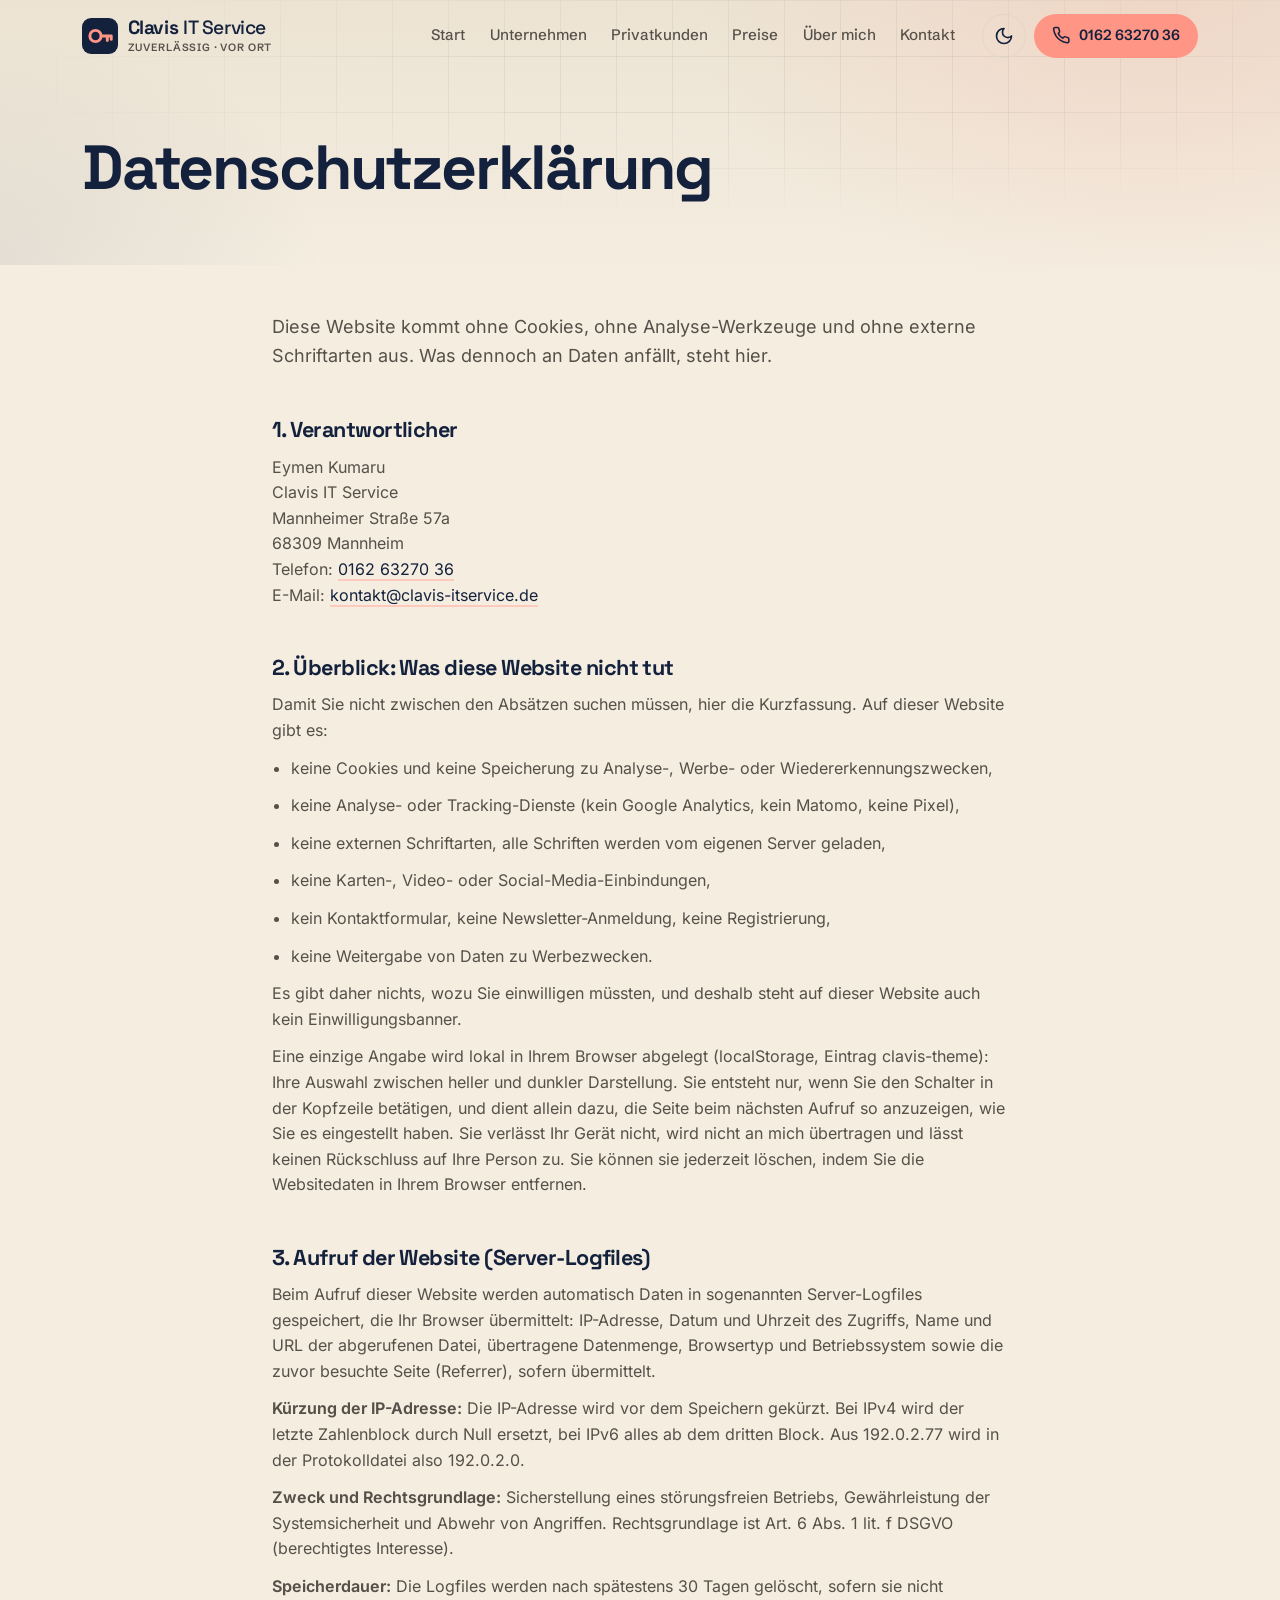
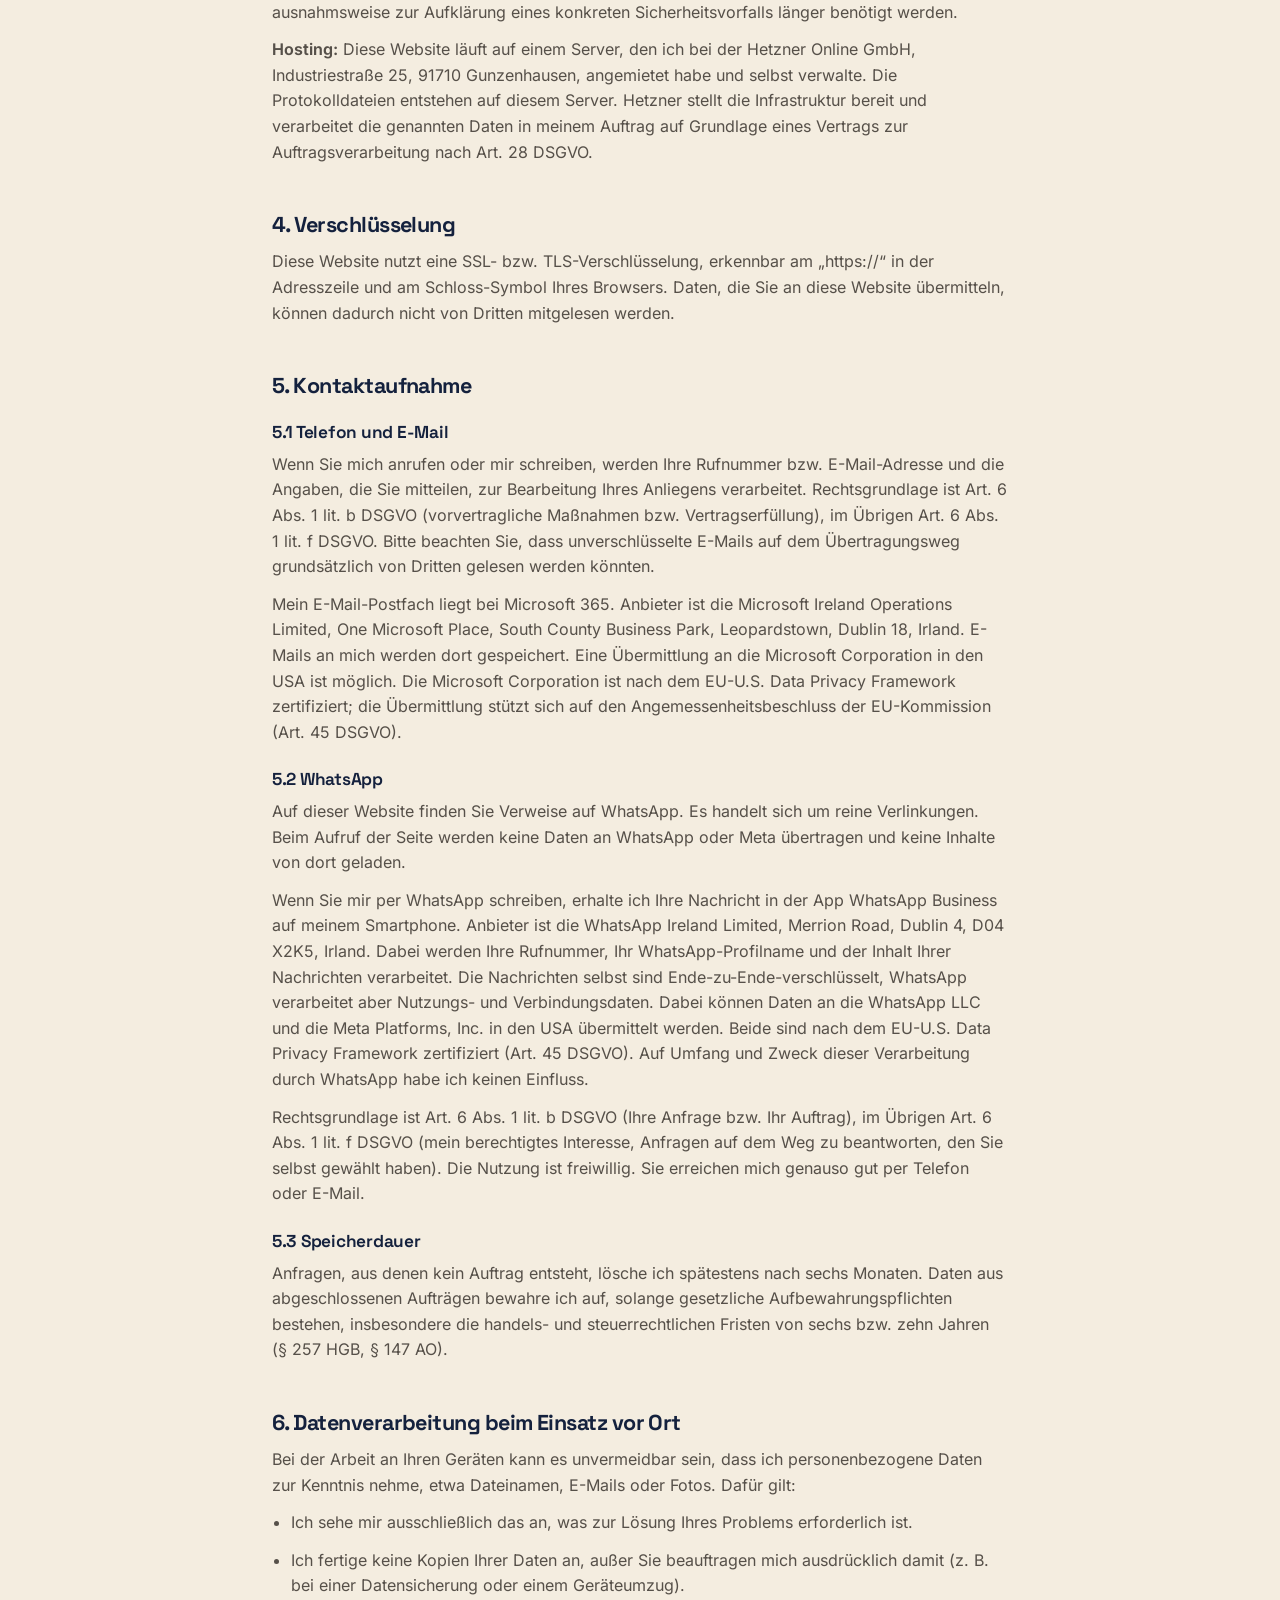
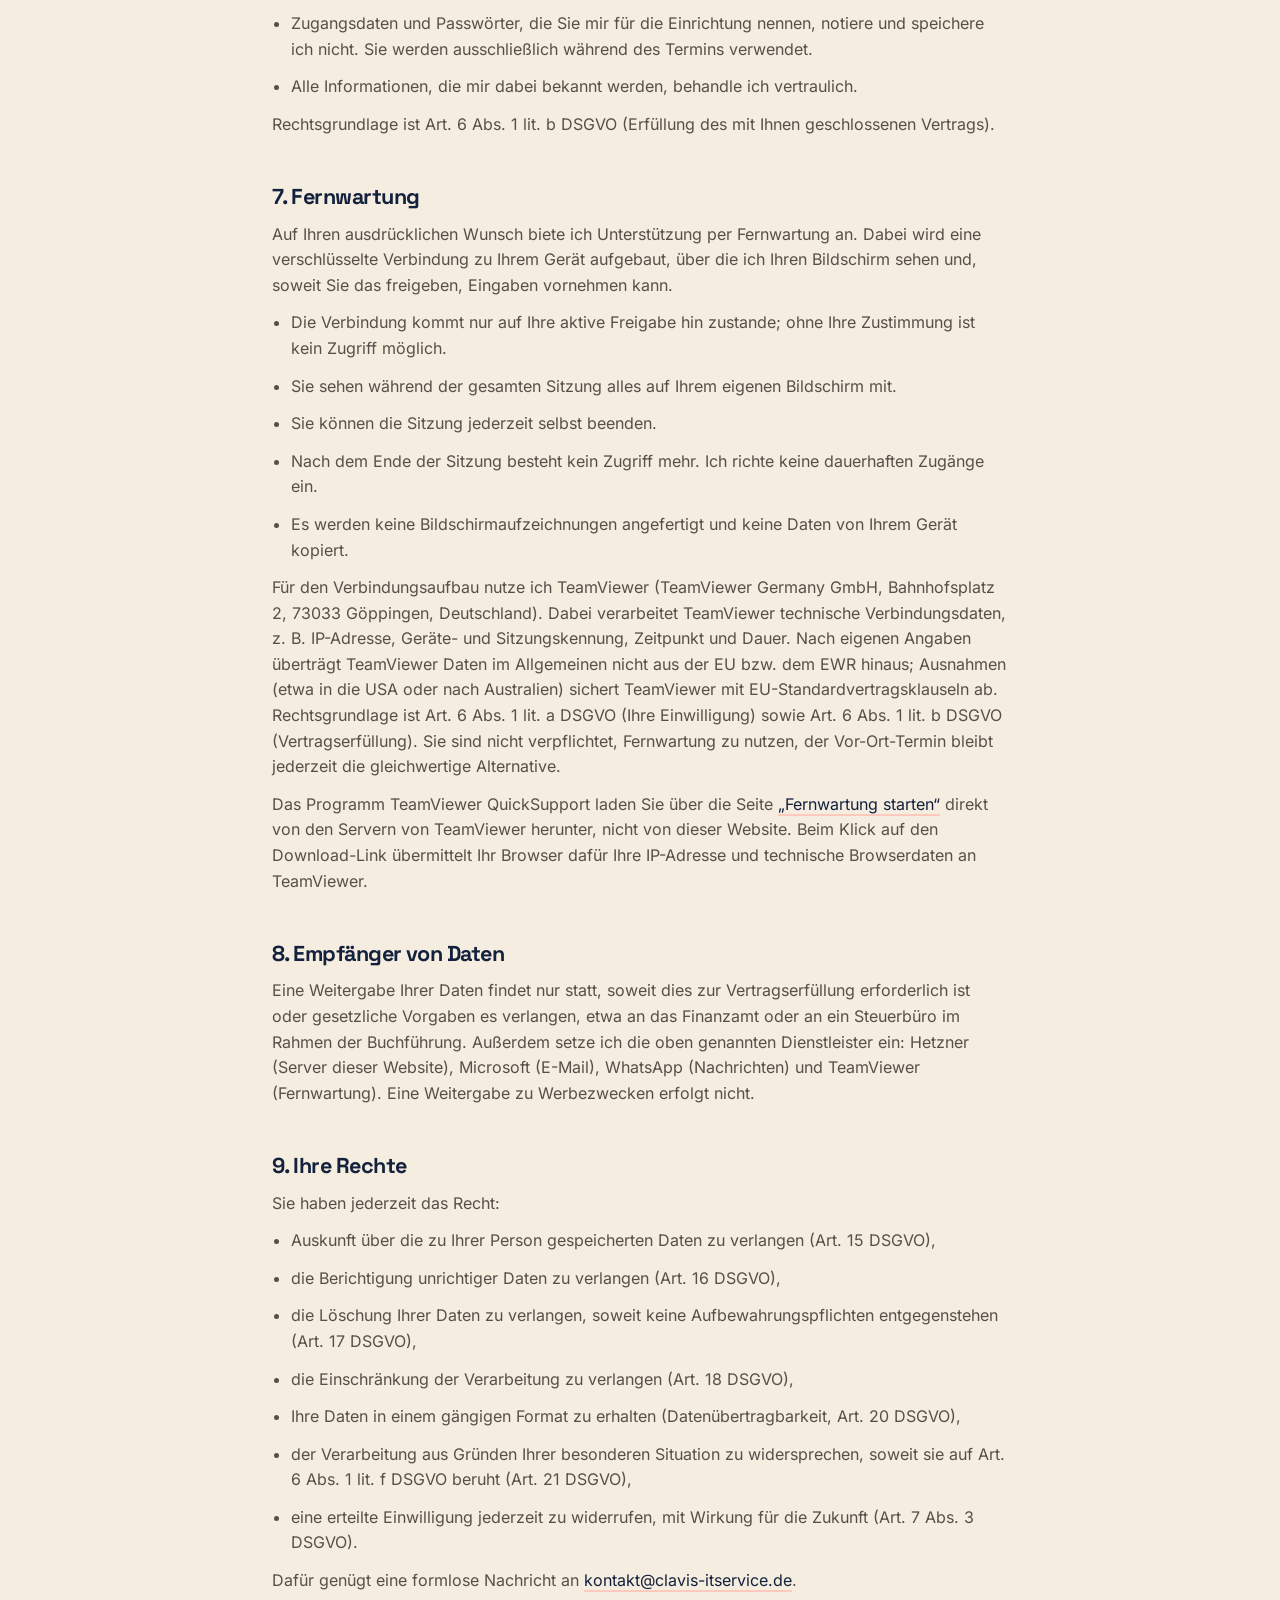
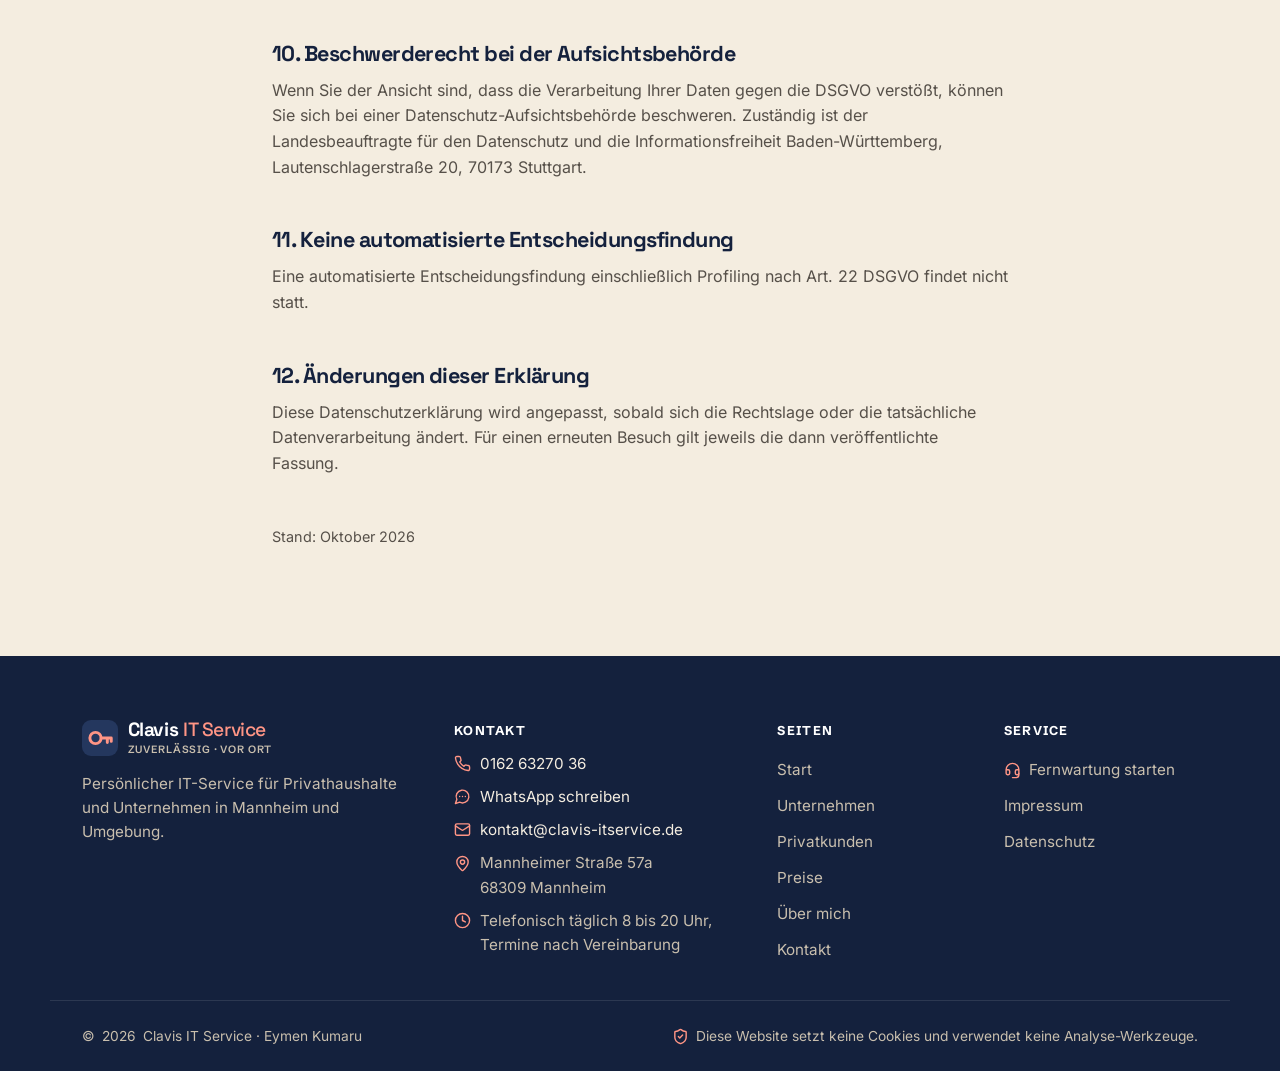
==== commit 9071e9cb: "Coral und Pfirsich heller Coral #FF6B5B -> #FF9585 (Buttons, Hinweisband, Boxen, Logo), Pfirsich #FF" ====
--- a/datenschutz.html
+++ b/datenschutz.html
@@ -18,15 +18,15 @@
   <link rel="preload" href="assets/fonts/inter-latin-wght.woff2" as="font" type="font/woff2" crossorigin>
   <link rel="preload" href="assets/fonts/space-grotesk-latin-wght.woff2" as="font" type="font/woff2" crossorigin>
   <script>(function(){try{var t=localStorage.getItem('clavis-theme');if(t==='dark'||t==='light')document.documentElement.setAttribute('data-theme',t);}catch(e){}})();</script>
-  <link rel="stylesheet" href="assets/css/styles.css?v=4">
-  <script src="assets/js/main.js?v=4" defer></script>
+  <link rel="stylesheet" href="assets/css/styles.css?v=5">
+  <script src="assets/js/main.js?v=5" defer></script>
 </head>
 <body>
 <a class="skip-link" href="#main">Zum Inhalt springen</a>
 <header class="site-header" data-header>
   <div class="container header-inner">
     <a class="brand" href="index.html" aria-label="Clavis IT Service – zur Startseite">
-      <svg class="brand-mark" viewBox="0 0 32 32" aria-hidden="true"><rect width="32" height="32" rx="8"/><circle cx="12" cy="16" r="5" fill="none" stroke="#FF6B5B" stroke-width="2.6"/><path d="M17 16h9M22.5 16v4M26 16v3" fill="none" stroke="#FF6B5B" stroke-width="2.6" stroke-linecap="round"/></svg>
+      <svg class="brand-mark" viewBox="0 0 32 32" aria-hidden="true"><rect width="32" height="32" rx="8"/><circle cx="12" cy="16" r="5" fill="none" stroke="#FF9585" stroke-width="2.6"/><path d="M17 16h9M22.5 16v4M26 16v3" fill="none" stroke="#FF9585" stroke-width="2.6" stroke-linecap="round"/></svg>
       <span class="brand-text"><span class="brand-name">Clavis <span>IT Service</span></span><span class="brand-claim">Zuverlässig · Vor Ort</span></span>
     </a>
     <nav class="nav" id="site-nav" aria-label="Hauptnavigation" data-nav>
@@ -147,7 +147,7 @@
   <div class="container footer-grid">
     <div>
       <a class="brand" href="index.html" aria-label="Clavis IT Service – zur Startseite">
-        <svg class="brand-mark" viewBox="0 0 32 32" aria-hidden="true"><rect width="32" height="32" rx="8"/><circle cx="12" cy="16" r="5" fill="none" stroke="#FF6B5B" stroke-width="2.6"/><path d="M17 16h9M22.5 16v4M26 16v3" fill="none" stroke="#FF6B5B" stroke-width="2.6" stroke-linecap="round"/></svg>
+        <svg class="brand-mark" viewBox="0 0 32 32" aria-hidden="true"><rect width="32" height="32" rx="8"/><circle cx="12" cy="16" r="5" fill="none" stroke="#FF9585" stroke-width="2.6"/><path d="M17 16h9M22.5 16v4M26 16v3" fill="none" stroke="#FF9585" stroke-width="2.6" stroke-linecap="round"/></svg>
       <span class="brand-text"><span class="brand-name">Clavis <span>IT Service</span></span><span class="brand-claim">Zuverlässig · Vor Ort</span></span>
       </a>
       <p>Persönlicher IT-Service für Privathaushalte und Unternehmen in Mannheim und Umgebung.</p>
--- a/assets/css/styles.css
+++ b/assets/css/styles.css
@@ -27,7 +27,7 @@
   /* Markenfarben */
   --navy: #14213d;
   --cream: #f4ede0;
-  --coral: #ff6b5b;
+  --coral: #ff9585;             /* helleres Coral (vorher #ff6b5b) */
 
   /* Abstufungen */
   --cream-soft: #fbf7f0;
@@ -39,9 +39,9 @@
   --navy-900: var(--navy);
   --navy-800: #1c2d50;
   --navy-700: #24375e;
-  --peach: #ffb4a2;             /* helle Akzentfarbe: Linien, Markierungen, Flächen */
-  --peach-soft: #ffe4dc;
-  --coral-hover: #ff8576;
+  --peach: #ffcabd;             /* helle Akzentfarbe: Linien, Markierungen, Flächen */
+  --peach-soft: #ffefea;
+  --coral-hover: #ffab9e;
   --on-navy: #f4ede0;
   --on-navy-muted: #c9bfae;
 
@@ -64,7 +64,7 @@
   --header-bg: rgba(244, 237, 224, .88);
   --hero-a: var(--sand-100);
   --hero-b: var(--cream);
-  --glow: rgba(255, 107, 91, .16);
+  --glow: rgba(255, 149, 133, .16);
   --grid-line: rgba(20, 33, 61, .06);
   --media-a: var(--sand-200);
   --media-b: var(--sand-100);
@@ -115,10 +115,10 @@
   color-scheme: dark;
   --bg: var(--navy); --bg-alt: #182847; --surface: #1c2d50; --surface-2: #22365e;
   --text: var(--cream); --text-muted: #c2b9aa; --border: #2b3e66; --border-strong: #3c527f;
-  --accent: var(--peach); --accent-soft: rgba(255, 180, 162, .14); --accent-deco: var(--peach); --mark: rgba(255, 180, 162, .32);
+  --accent: var(--peach); --accent-soft: rgba(255, 202, 189, .14); --accent-deco: var(--peach); --mark: rgba(255, 202, 189, .32);
   --btn-bg: var(--coral); --btn-fg: var(--navy); --btn-hover: var(--coral-hover);
   --header-bg: rgba(20, 33, 61, .86);
-  --hero-a: #1a2a4a; --hero-b: var(--navy); --glow: rgba(255, 107, 91, .12); --grid-line: rgba(255, 255, 255, .04);
+  --hero-a: #1a2a4a; --hero-b: var(--navy); --glow: rgba(255, 149, 133, .12); --grid-line: rgba(255, 255, 255, .04);
   --media-a: #22365e; --media-b: #1c2d50; --footer-bg: var(--navy-950);
   --warn-bg: rgba(234, 179, 8, .08); --warn-border: rgba(234, 179, 8, .32); --warn-text: #f3dc9f; --warn-icon: #facc15;
   --ok: #4ade80;
@@ -129,10 +129,10 @@
     color-scheme: dark;
     --bg: var(--navy); --bg-alt: #182847; --surface: #1c2d50; --surface-2: #22365e;
     --text: var(--cream); --text-muted: #c2b9aa; --border: #2b3e66; --border-strong: #3c527f;
-    --accent: var(--peach); --accent-soft: rgba(255, 180, 162, .14); --accent-deco: var(--peach); --mark: rgba(255, 180, 162, .32);
+    --accent: var(--peach); --accent-soft: rgba(255, 202, 189, .14); --accent-deco: var(--peach); --mark: rgba(255, 202, 189, .32);
     --btn-bg: var(--coral); --btn-fg: var(--navy); --btn-hover: var(--coral-hover);
     --header-bg: rgba(20, 33, 61, .86);
-    --hero-a: #1a2a4a; --hero-b: var(--navy); --glow: rgba(255, 107, 91, .12); --grid-line: rgba(255, 255, 255, .04);
+    --hero-a: #1a2a4a; --hero-b: var(--navy); --glow: rgba(255, 149, 133, .12); --grid-line: rgba(255, 255, 255, .04);
     --media-a: #22365e; --media-b: #1c2d50; --footer-bg: var(--navy-950);
     --warn-bg: rgba(234, 179, 8, .08); --warn-border: rgba(234, 179, 8, .32); --warn-text: #f3dc9f; --warn-icon: #facc15;
     --ok: #4ade80;
@@ -185,7 +185,7 @@
 .icon-arrow { transition: transform var(--t-med) var(--ease-out); }
 .btn:hover .icon-arrow, .btn-link:hover .icon-arrow { transform: translateX(3px); }
 .btn-primary { --b-bg: var(--btn-bg); --b-fg: var(--btn-fg); }
-.btn-primary:hover { --b-bg: var(--btn-hover); box-shadow: 0 8px 22px rgba(255, 107, 91, .35); }
+.btn-primary:hover { --b-bg: var(--btn-hover); box-shadow: 0 8px 22px rgba(255, 149, 133, .35); }
 .btn-outline { --b-fg: var(--text); --b-bd: var(--border-strong); --b-bg: var(--surface); }
 .btn-outline:hover { --b-bd: var(--text); }
 .btn-link {
@@ -359,7 +359,7 @@
 .section-navy {
   --bg: var(--navy); --bg-alt: var(--navy); --surface: var(--navy-800); --surface-2: var(--navy-700);
   --text: var(--on-navy); --text-muted: var(--on-navy-muted); --border: #2b3e66; --border-strong: #3c527f;
-  --accent: var(--peach); --accent-soft: rgba(255, 180, 162, .15); --accent-deco: var(--peach); --mark: rgba(255, 180, 162, .32);
+  --accent: var(--peach); --accent-soft: rgba(255, 202, 189, .15); --accent-deco: var(--peach); --mark: rgba(255, 202, 189, .32);
   background: var(--bg); color: var(--text);
 }
 :root[data-theme="dark"] .section-navy { --bg: var(--navy-950); }
@@ -608,7 +608,7 @@
 .calc-sum .label { font-family: var(--font-ui); font-size: .8rem; font-weight: 600; letter-spacing: .08em; text-transform: uppercase; color: var(--on-navy-muted); }
 .calc-total { display: block; margin-top: var(--s-2); font-family: var(--font-display); font-size: clamp(2.4rem, 2rem + 1.5vw, 3rem); font-weight: 700; letter-spacing: -.03em; line-height: 1.05; font-variant-numeric: tabular-nums; }
 .calc-sum .sum-fine { margin-top: var(--s-3); font-size: .9rem; color: var(--on-navy-muted); }
-.calc-min { display: inline-flex; margin-top: var(--s-3); padding: .3rem .75rem; border-radius: var(--r-pill); background: rgba(255, 107, 91, .18); color: var(--coral); font-size: .82rem; font-weight: 600; }
+.calc-min { display: inline-flex; margin-top: var(--s-3); padding: .3rem .75rem; border-radius: var(--r-pill); background: rgba(255, 149, 133, .18); color: var(--coral); font-size: .82rem; font-weight: 600; }
 .calc-sum .btn-row { display: grid; gap: var(--s-3); margin-top: var(--s-5); }
 .calc-sum .btn { width: 100%; }
 .calc-sum .btn-primary, .cta-box .btn-primary { --b-bg: var(--coral); --b-fg: var(--navy); }
@@ -654,7 +654,7 @@
 @media (prefers-color-scheme: dark) { :root:not([data-theme="light"]) .cta-box { background: var(--navy-800); border: 1px solid var(--border); } }
 .cta-box::before {
   content: ""; position: absolute; inset: 0; z-index: -1;
-  background: radial-gradient(30rem 20rem at 100% 0%, rgba(255, 107, 91, .22), transparent 60%), radial-gradient(26rem 18rem at 0% 100%, rgba(244, 237, 224, .08), transparent 60%);
+  background: radial-gradient(30rem 20rem at 100% 0%, rgba(255, 149, 133, .22), transparent 60%), radial-gradient(26rem 18rem at 0% 100%, rgba(244, 237, 224, .08), transparent 60%);
 }
 @media (min-width: 900px) { .cta-box { grid-template-columns: 1fr auto; } }
 .cta-box h2 { color: #fff; }
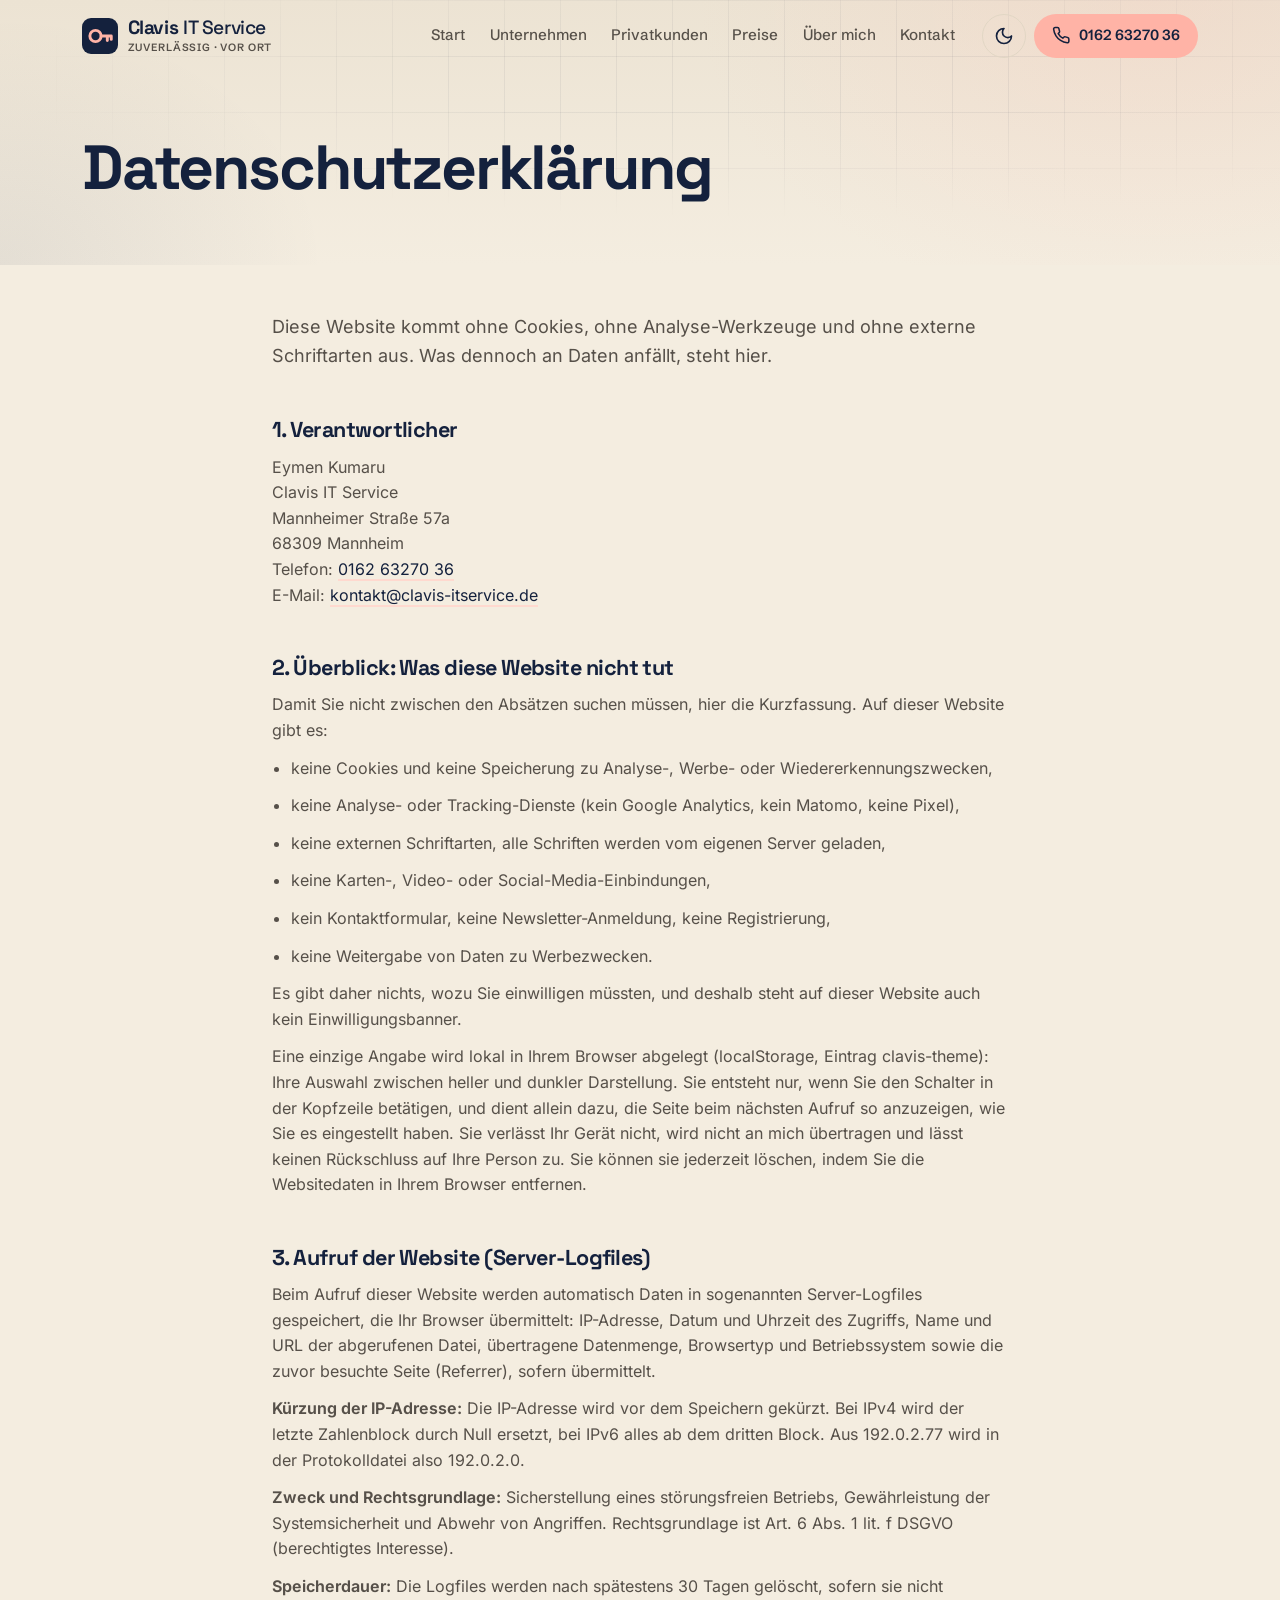
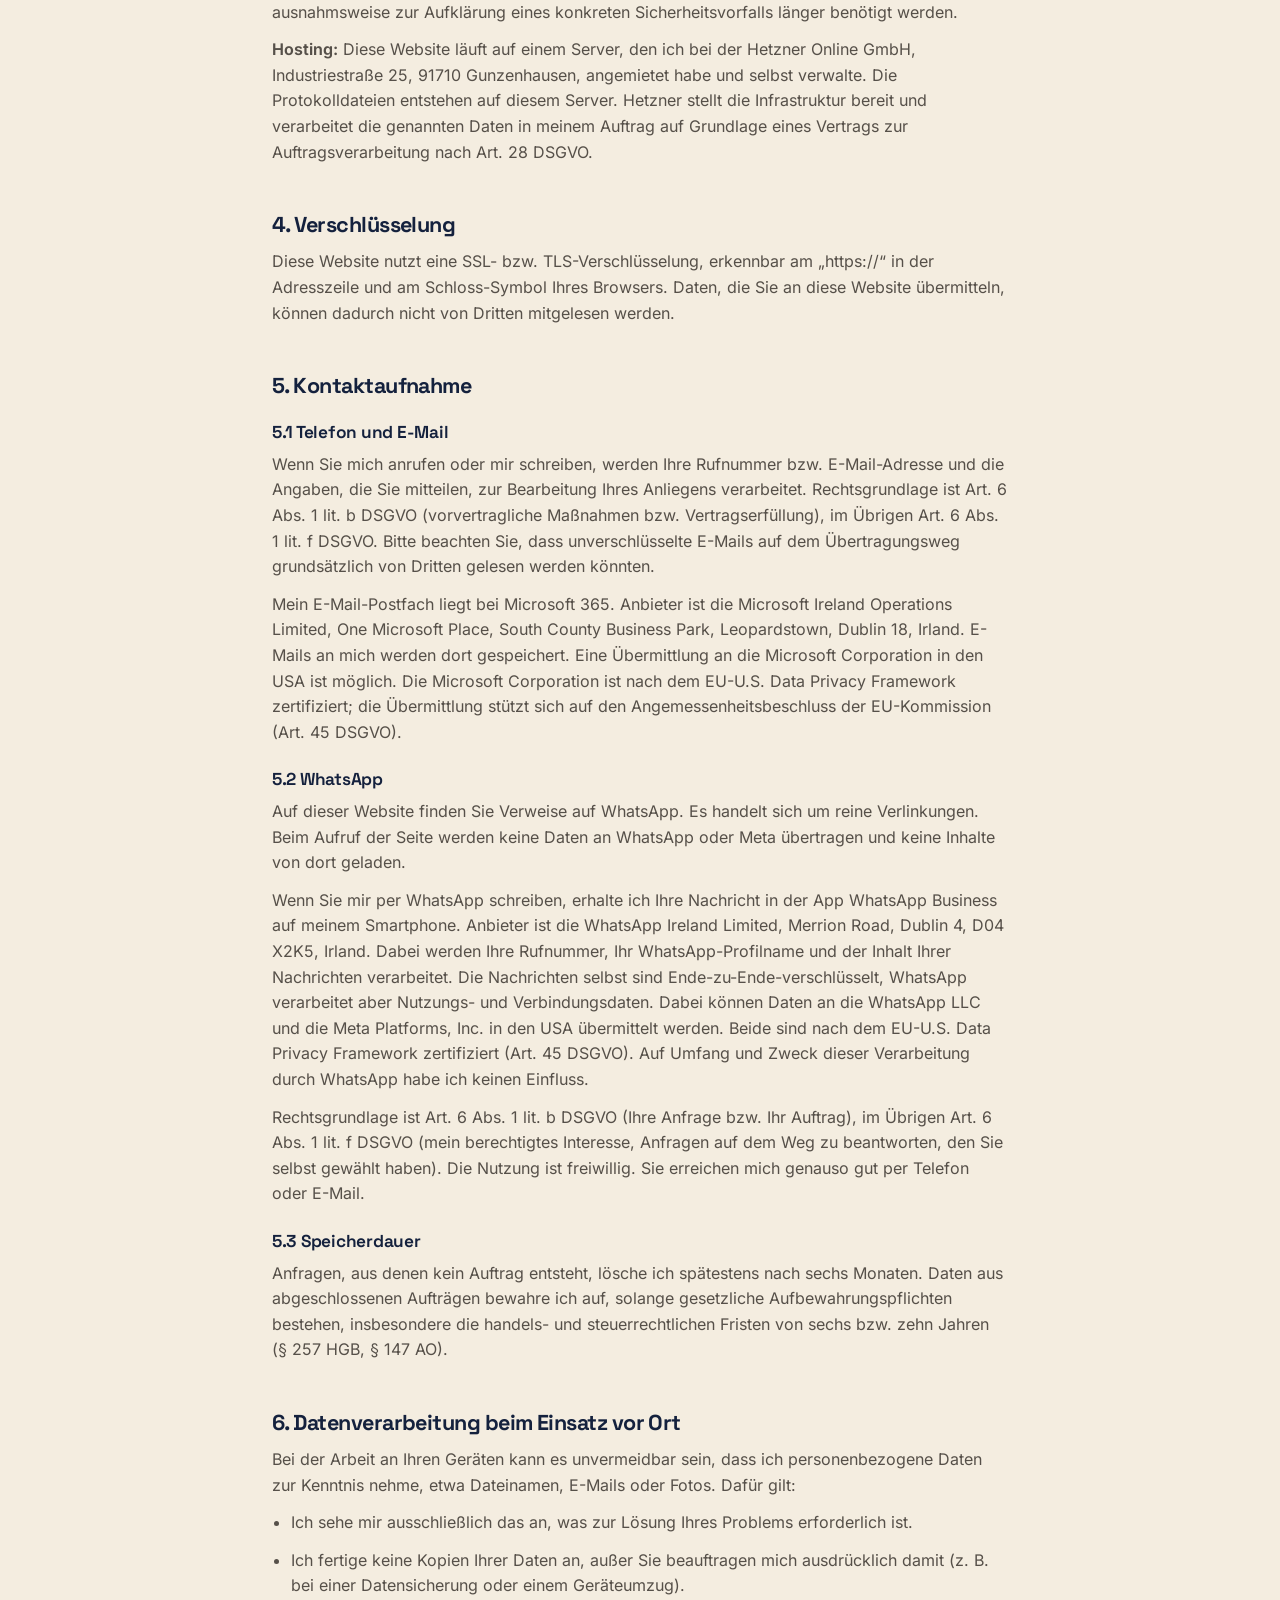
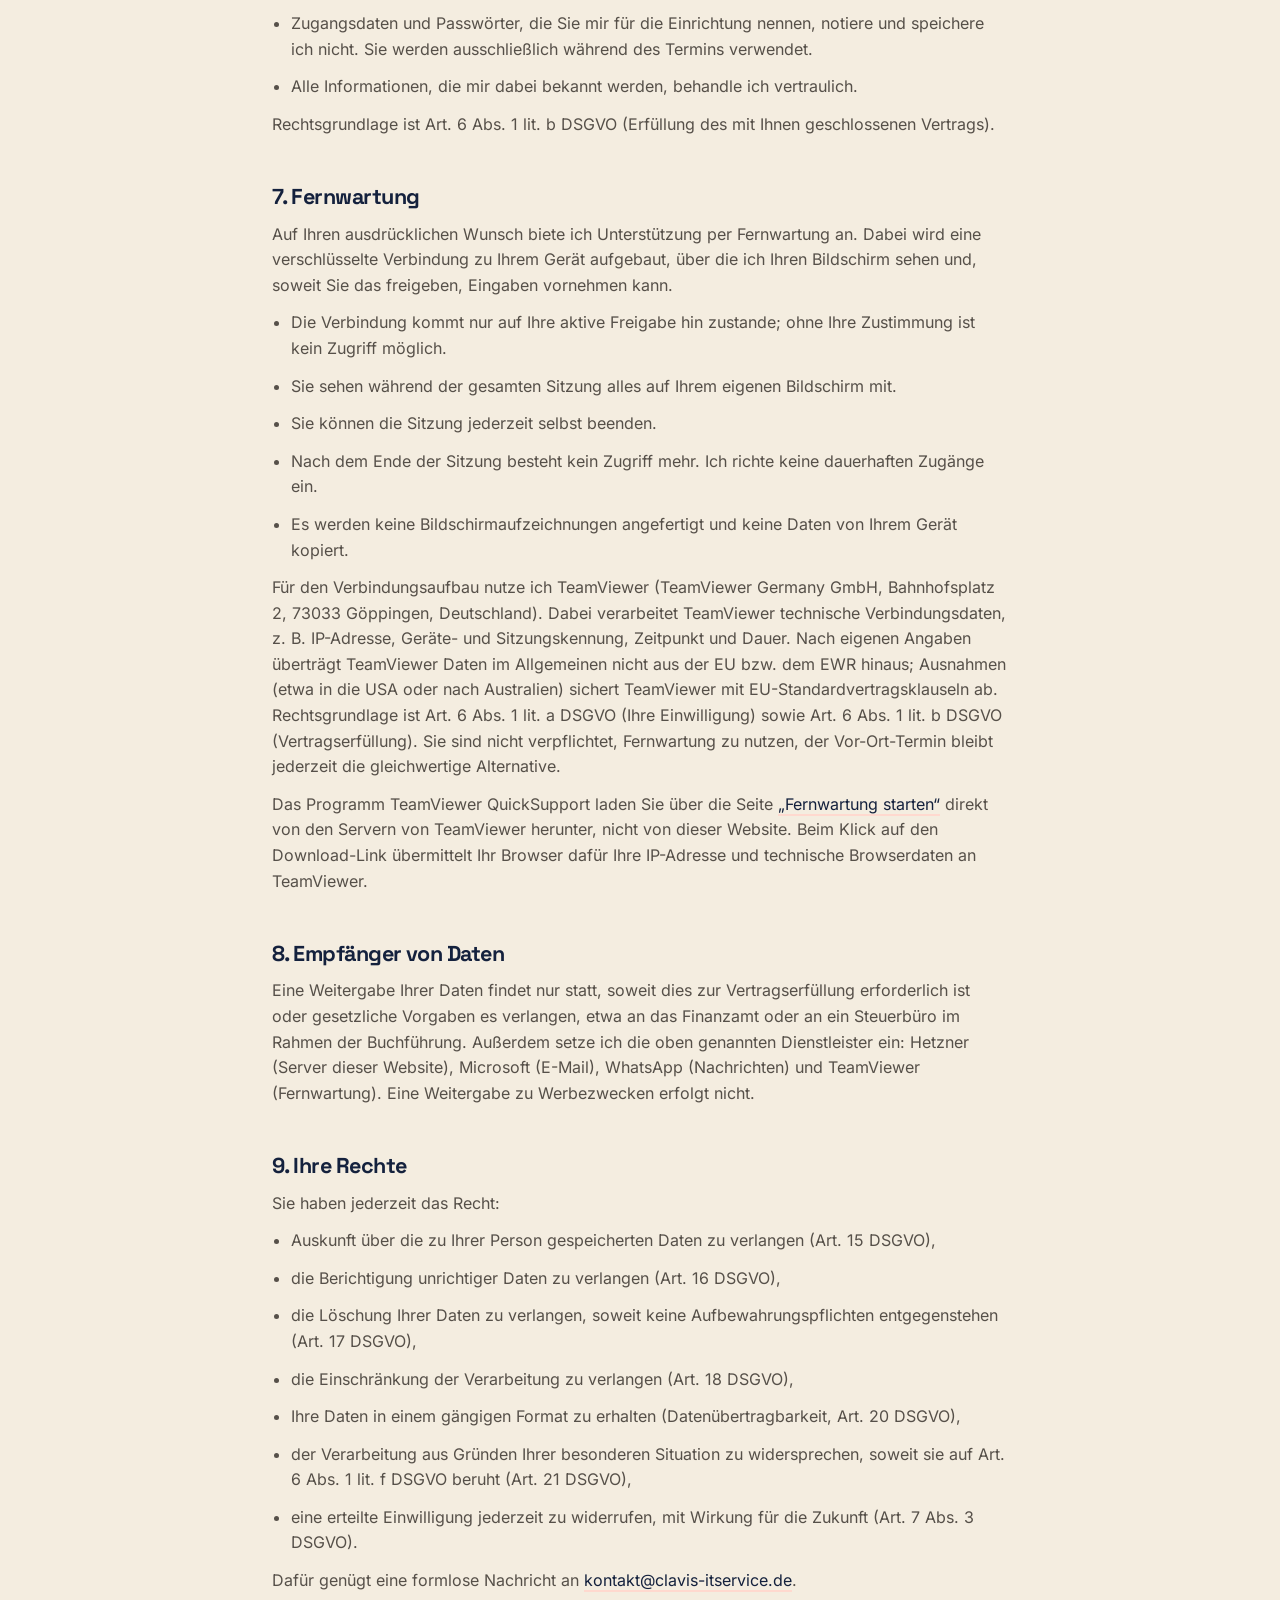
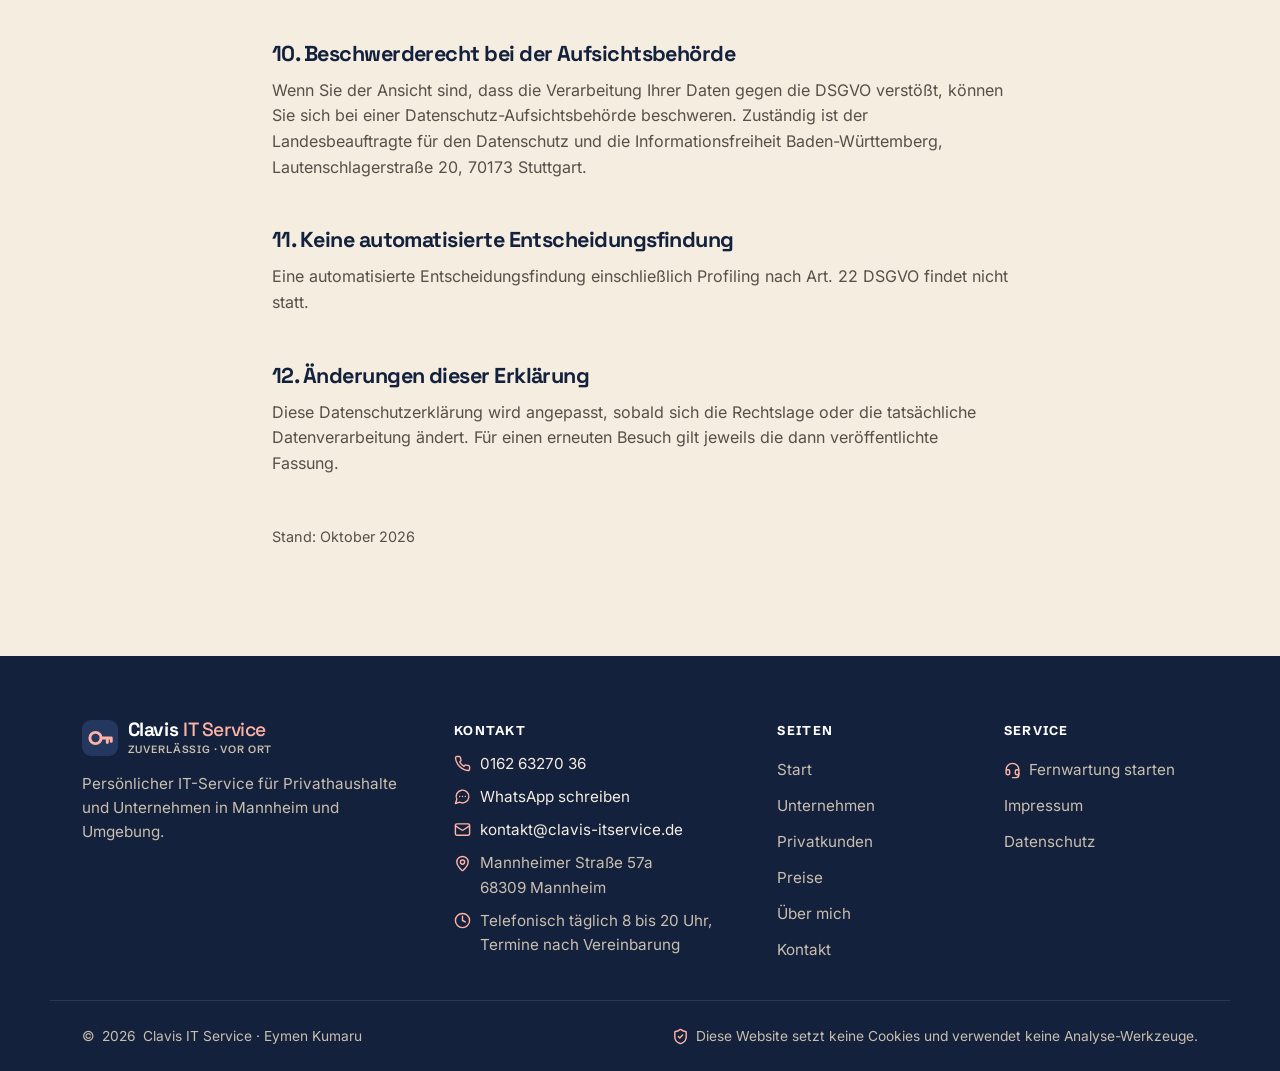
==== commit e9bfd339: "Coral und Pfirsich noch heller Coral #FF9585 -> #FFB3A6, Pfirsich #FFCABD -> #FFD9CF, Hover und Leuc" ====
--- a/datenschutz.html
+++ b/datenschutz.html
@@ -18,15 +18,15 @@
   <link rel="preload" href="assets/fonts/inter-latin-wght.woff2" as="font" type="font/woff2" crossorigin>
   <link rel="preload" href="assets/fonts/space-grotesk-latin-wght.woff2" as="font" type="font/woff2" crossorigin>
   <script>(function(){try{var t=localStorage.getItem('clavis-theme');if(t==='dark'||t==='light')document.documentElement.setAttribute('data-theme',t);}catch(e){}})();</script>
-  <link rel="stylesheet" href="assets/css/styles.css?v=5">
-  <script src="assets/js/main.js?v=5" defer></script>
+  <link rel="stylesheet" href="assets/css/styles.css?v=6">
+  <script src="assets/js/main.js?v=6" defer></script>
 </head>
 <body>
 <a class="skip-link" href="#main">Zum Inhalt springen</a>
 <header class="site-header" data-header>
   <div class="container header-inner">
     <a class="brand" href="index.html" aria-label="Clavis IT Service – zur Startseite">
-      <svg class="brand-mark" viewBox="0 0 32 32" aria-hidden="true"><rect width="32" height="32" rx="8"/><circle cx="12" cy="16" r="5" fill="none" stroke="#FF9585" stroke-width="2.6"/><path d="M17 16h9M22.5 16v4M26 16v3" fill="none" stroke="#FF9585" stroke-width="2.6" stroke-linecap="round"/></svg>
+      <svg class="brand-mark" viewBox="0 0 32 32" aria-hidden="true"><rect width="32" height="32" rx="8"/><circle cx="12" cy="16" r="5" fill="none" stroke="#FFB3A6" stroke-width="2.6"/><path d="M17 16h9M22.5 16v4M26 16v3" fill="none" stroke="#FFB3A6" stroke-width="2.6" stroke-linecap="round"/></svg>
       <span class="brand-text"><span class="brand-name">Clavis <span>IT Service</span></span><span class="brand-claim">Zuverlässig · Vor Ort</span></span>
     </a>
     <nav class="nav" id="site-nav" aria-label="Hauptnavigation" data-nav>
@@ -147,7 +147,7 @@
   <div class="container footer-grid">
     <div>
       <a class="brand" href="index.html" aria-label="Clavis IT Service – zur Startseite">
-        <svg class="brand-mark" viewBox="0 0 32 32" aria-hidden="true"><rect width="32" height="32" rx="8"/><circle cx="12" cy="16" r="5" fill="none" stroke="#FF9585" stroke-width="2.6"/><path d="M17 16h9M22.5 16v4M26 16v3" fill="none" stroke="#FF9585" stroke-width="2.6" stroke-linecap="round"/></svg>
+        <svg class="brand-mark" viewBox="0 0 32 32" aria-hidden="true"><rect width="32" height="32" rx="8"/><circle cx="12" cy="16" r="5" fill="none" stroke="#FFB3A6" stroke-width="2.6"/><path d="M17 16h9M22.5 16v4M26 16v3" fill="none" stroke="#FFB3A6" stroke-width="2.6" stroke-linecap="round"/></svg>
       <span class="brand-text"><span class="brand-name">Clavis <span>IT Service</span></span><span class="brand-claim">Zuverlässig · Vor Ort</span></span>
       </a>
       <p>Persönlicher IT-Service für Privathaushalte und Unternehmen in Mannheim und Umgebung.</p>
--- a/assets/css/styles.css
+++ b/assets/css/styles.css
@@ -27,7 +27,7 @@
   /* Markenfarben */
   --navy: #14213d;
   --cream: #f4ede0;
-  --coral: #ff9585;             /* helleres Coral (vorher #ff6b5b) */
+  --coral: #ffb3a6;             /* helles Coral (ursprünglich #ff6b5b) */
 
   /* Abstufungen */
   --cream-soft: #fbf7f0;
@@ -39,9 +39,9 @@
   --navy-900: var(--navy);
   --navy-800: #1c2d50;
   --navy-700: #24375e;
-  --peach: #ffcabd;             /* helle Akzentfarbe: Linien, Markierungen, Flächen */
-  --peach-soft: #ffefea;
-  --coral-hover: #ffab9e;
+  --peach: #ffd9cf;             /* helle Akzentfarbe: Linien, Markierungen, Flächen */
+  --peach-soft: #fff4f0;
+  --coral-hover: #ffc5bb;
   --on-navy: #f4ede0;
   --on-navy-muted: #c9bfae;
 
@@ -64,7 +64,7 @@
   --header-bg: rgba(244, 237, 224, .88);
   --hero-a: var(--sand-100);
   --hero-b: var(--cream);
-  --glow: rgba(255, 149, 133, .16);
+  --glow: rgba(255, 179, 166, .16);
   --grid-line: rgba(20, 33, 61, .06);
   --media-a: var(--sand-200);
   --media-b: var(--sand-100);
@@ -115,10 +115,10 @@
   color-scheme: dark;
   --bg: var(--navy); --bg-alt: #182847; --surface: #1c2d50; --surface-2: #22365e;
   --text: var(--cream); --text-muted: #c2b9aa; --border: #2b3e66; --border-strong: #3c527f;
-  --accent: var(--peach); --accent-soft: rgba(255, 202, 189, .14); --accent-deco: var(--peach); --mark: rgba(255, 202, 189, .32);
+  --accent: var(--peach); --accent-soft: rgba(255, 217, 207, .14); --accent-deco: var(--peach); --mark: rgba(255, 217, 207, .32);
   --btn-bg: var(--coral); --btn-fg: var(--navy); --btn-hover: var(--coral-hover);
   --header-bg: rgba(20, 33, 61, .86);
-  --hero-a: #1a2a4a; --hero-b: var(--navy); --glow: rgba(255, 149, 133, .12); --grid-line: rgba(255, 255, 255, .04);
+  --hero-a: #1a2a4a; --hero-b: var(--navy); --glow: rgba(255, 179, 166, .12); --grid-line: rgba(255, 255, 255, .04);
   --media-a: #22365e; --media-b: #1c2d50; --footer-bg: var(--navy-950);
   --warn-bg: rgba(234, 179, 8, .08); --warn-border: rgba(234, 179, 8, .32); --warn-text: #f3dc9f; --warn-icon: #facc15;
   --ok: #4ade80;
@@ -129,10 +129,10 @@
     color-scheme: dark;
     --bg: var(--navy); --bg-alt: #182847; --surface: #1c2d50; --surface-2: #22365e;
     --text: var(--cream); --text-muted: #c2b9aa; --border: #2b3e66; --border-strong: #3c527f;
-    --accent: var(--peach); --accent-soft: rgba(255, 202, 189, .14); --accent-deco: var(--peach); --mark: rgba(255, 202, 189, .32);
+    --accent: var(--peach); --accent-soft: rgba(255, 217, 207, .14); --accent-deco: var(--peach); --mark: rgba(255, 217, 207, .32);
     --btn-bg: var(--coral); --btn-fg: var(--navy); --btn-hover: var(--coral-hover);
     --header-bg: rgba(20, 33, 61, .86);
-    --hero-a: #1a2a4a; --hero-b: var(--navy); --glow: rgba(255, 149, 133, .12); --grid-line: rgba(255, 255, 255, .04);
+    --hero-a: #1a2a4a; --hero-b: var(--navy); --glow: rgba(255, 179, 166, .12); --grid-line: rgba(255, 255, 255, .04);
     --media-a: #22365e; --media-b: #1c2d50; --footer-bg: var(--navy-950);
     --warn-bg: rgba(234, 179, 8, .08); --warn-border: rgba(234, 179, 8, .32); --warn-text: #f3dc9f; --warn-icon: #facc15;
     --ok: #4ade80;
@@ -185,7 +185,7 @@
 .icon-arrow { transition: transform var(--t-med) var(--ease-out); }
 .btn:hover .icon-arrow, .btn-link:hover .icon-arrow { transform: translateX(3px); }
 .btn-primary { --b-bg: var(--btn-bg); --b-fg: var(--btn-fg); }
-.btn-primary:hover { --b-bg: var(--btn-hover); box-shadow: 0 8px 22px rgba(255, 149, 133, .35); }
+.btn-primary:hover { --b-bg: var(--btn-hover); box-shadow: 0 8px 22px rgba(255, 179, 166, .35); }
 .btn-outline { --b-fg: var(--text); --b-bd: var(--border-strong); --b-bg: var(--surface); }
 .btn-outline:hover { --b-bd: var(--text); }
 .btn-link {
@@ -359,7 +359,7 @@
 .section-navy {
   --bg: var(--navy); --bg-alt: var(--navy); --surface: var(--navy-800); --surface-2: var(--navy-700);
   --text: var(--on-navy); --text-muted: var(--on-navy-muted); --border: #2b3e66; --border-strong: #3c527f;
-  --accent: var(--peach); --accent-soft: rgba(255, 202, 189, .15); --accent-deco: var(--peach); --mark: rgba(255, 202, 189, .32);
+  --accent: var(--peach); --accent-soft: rgba(255, 217, 207, .15); --accent-deco: var(--peach); --mark: rgba(255, 217, 207, .32);
   background: var(--bg); color: var(--text);
 }
 :root[data-theme="dark"] .section-navy { --bg: var(--navy-950); }
@@ -608,7 +608,7 @@
 .calc-sum .label { font-family: var(--font-ui); font-size: .8rem; font-weight: 600; letter-spacing: .08em; text-transform: uppercase; color: var(--on-navy-muted); }
 .calc-total { display: block; margin-top: var(--s-2); font-family: var(--font-display); font-size: clamp(2.4rem, 2rem + 1.5vw, 3rem); font-weight: 700; letter-spacing: -.03em; line-height: 1.05; font-variant-numeric: tabular-nums; }
 .calc-sum .sum-fine { margin-top: var(--s-3); font-size: .9rem; color: var(--on-navy-muted); }
-.calc-min { display: inline-flex; margin-top: var(--s-3); padding: .3rem .75rem; border-radius: var(--r-pill); background: rgba(255, 149, 133, .18); color: var(--coral); font-size: .82rem; font-weight: 600; }
+.calc-min { display: inline-flex; margin-top: var(--s-3); padding: .3rem .75rem; border-radius: var(--r-pill); background: rgba(255, 179, 166, .18); color: var(--coral); font-size: .82rem; font-weight: 600; }
 .calc-sum .btn-row { display: grid; gap: var(--s-3); margin-top: var(--s-5); }
 .calc-sum .btn { width: 100%; }
 .calc-sum .btn-primary, .cta-box .btn-primary { --b-bg: var(--coral); --b-fg: var(--navy); }
@@ -654,7 +654,7 @@
 @media (prefers-color-scheme: dark) { :root:not([data-theme="light"]) .cta-box { background: var(--navy-800); border: 1px solid var(--border); } }
 .cta-box::before {
   content: ""; position: absolute; inset: 0; z-index: -1;
-  background: radial-gradient(30rem 20rem at 100% 0%, rgba(255, 149, 133, .22), transparent 60%), radial-gradient(26rem 18rem at 0% 100%, rgba(244, 237, 224, .08), transparent 60%);
+  background: radial-gradient(30rem 20rem at 100% 0%, rgba(255, 179, 166, .22), transparent 60%), radial-gradient(26rem 18rem at 0% 100%, rgba(244, 237, 224, .08), transparent 60%);
 }
 @media (min-width: 900px) { .cta-box { grid-template-columns: 1fr auto; } }
 .cta-box h2 { color: #fff; }
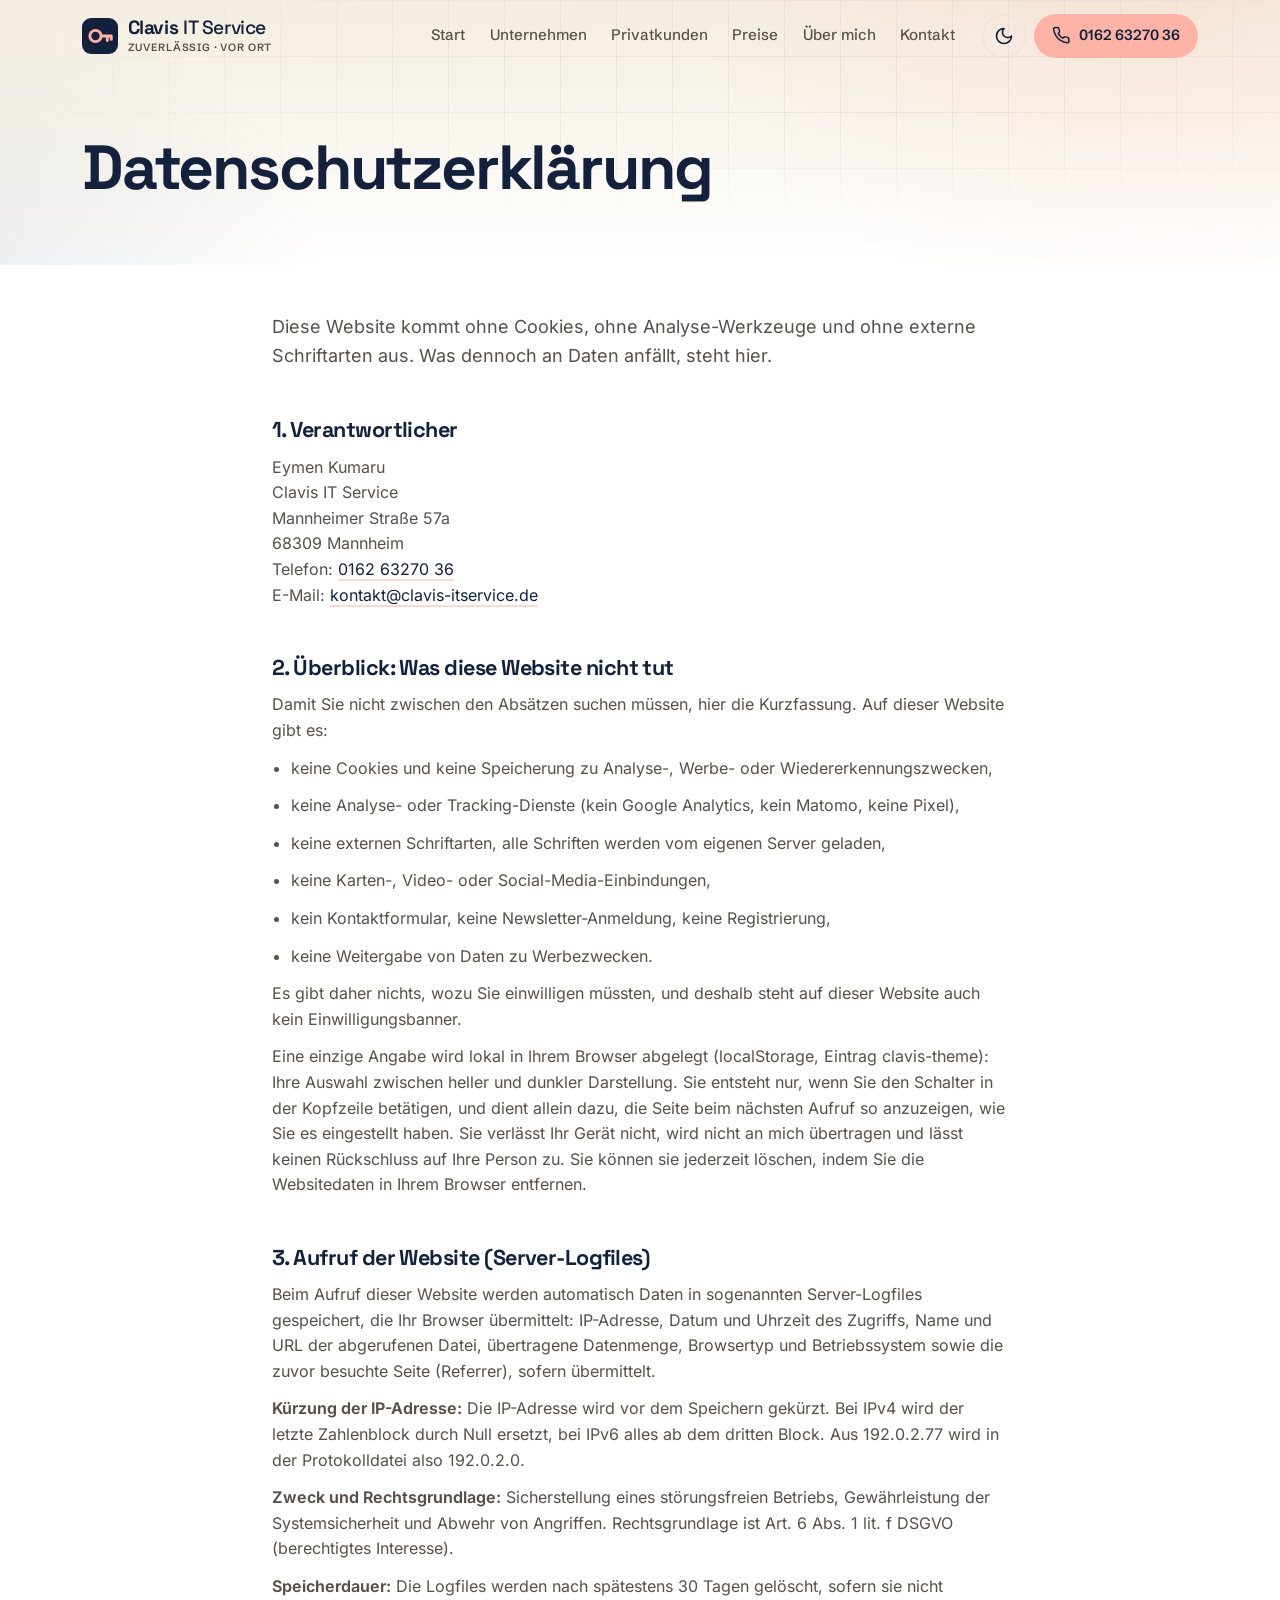
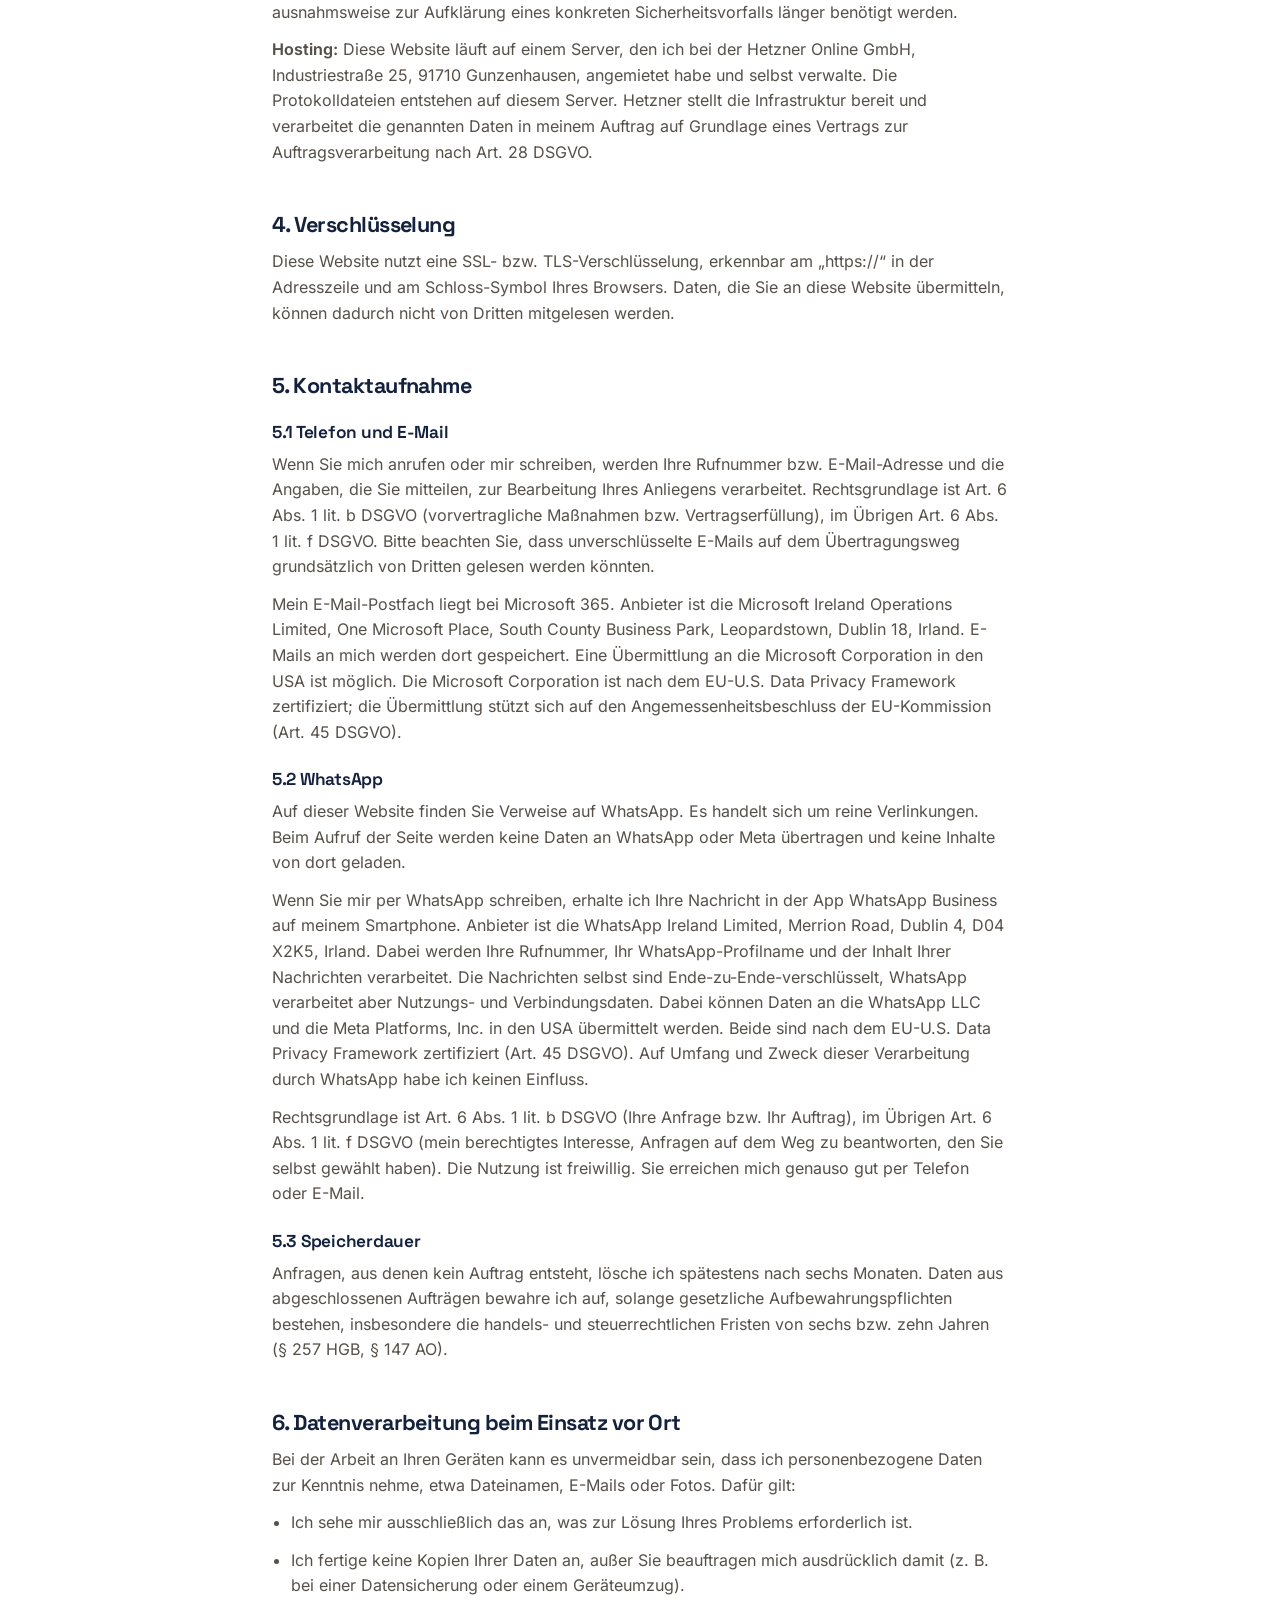
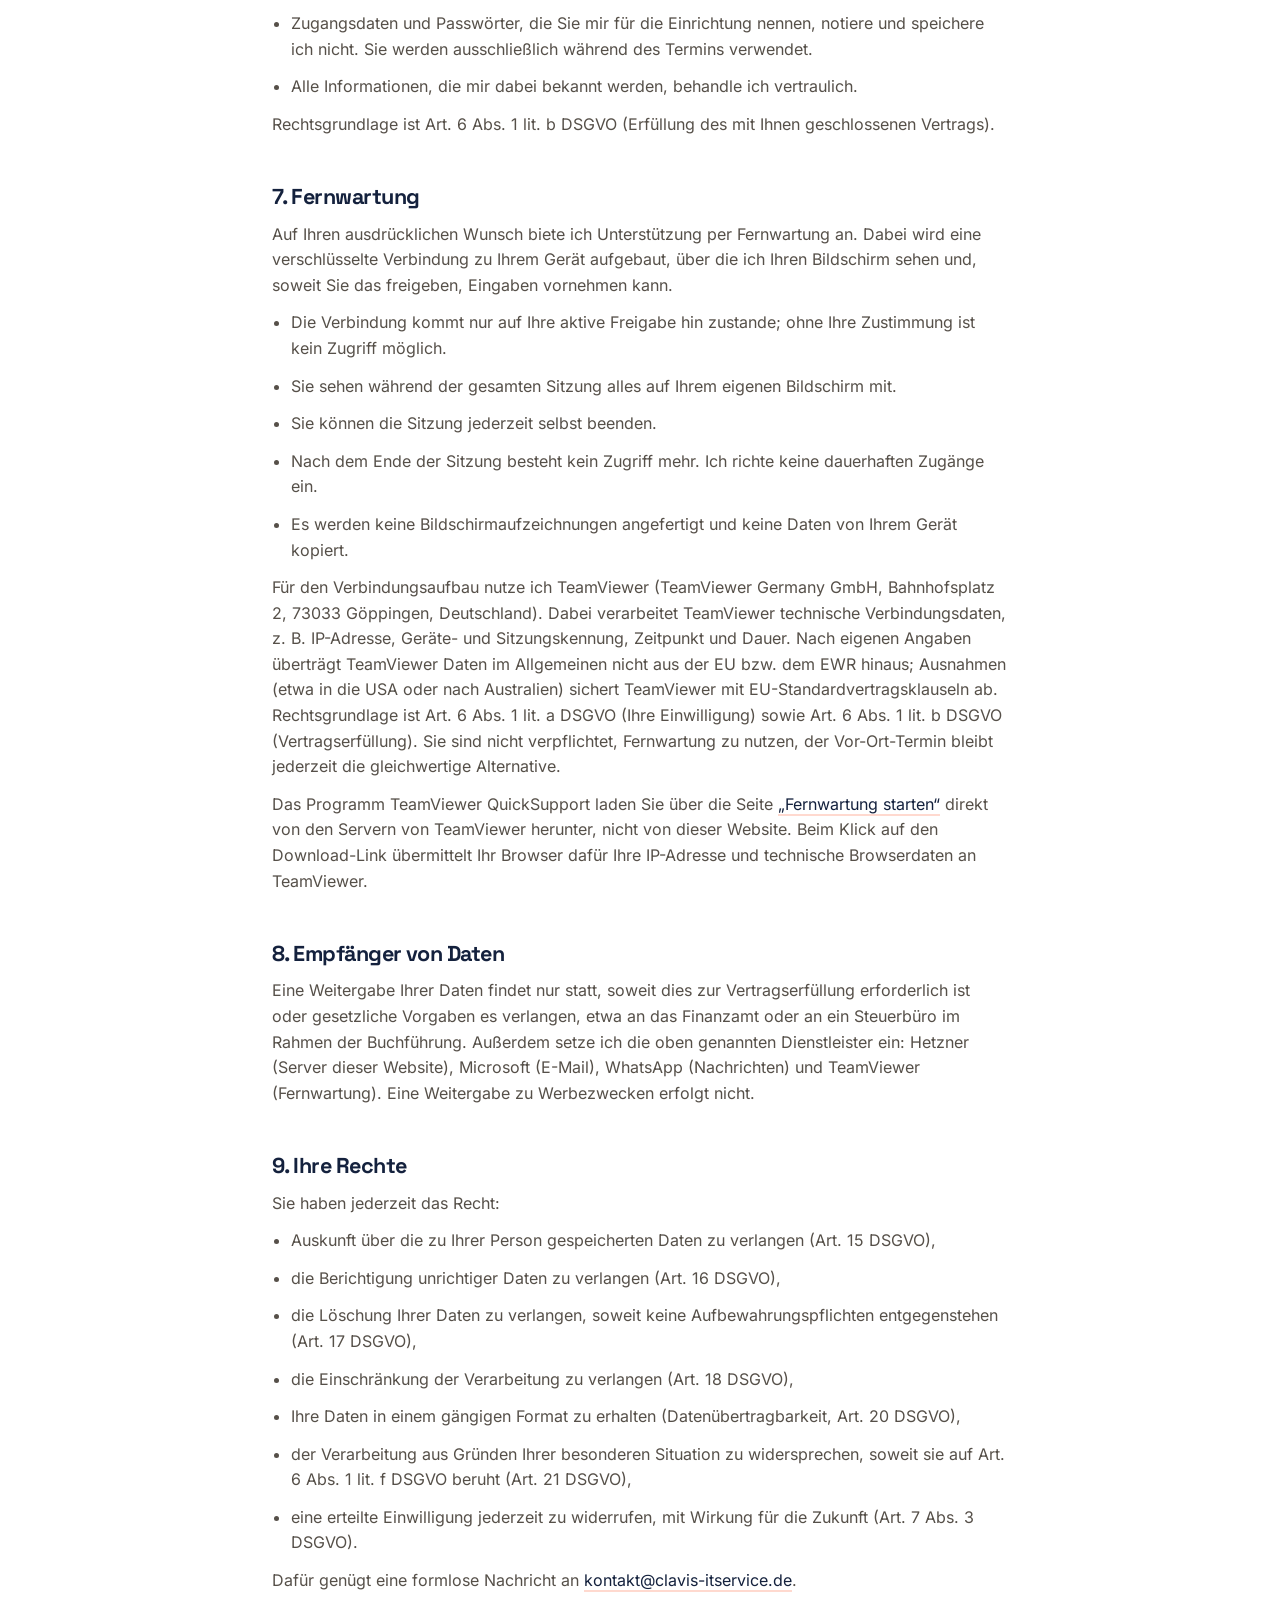
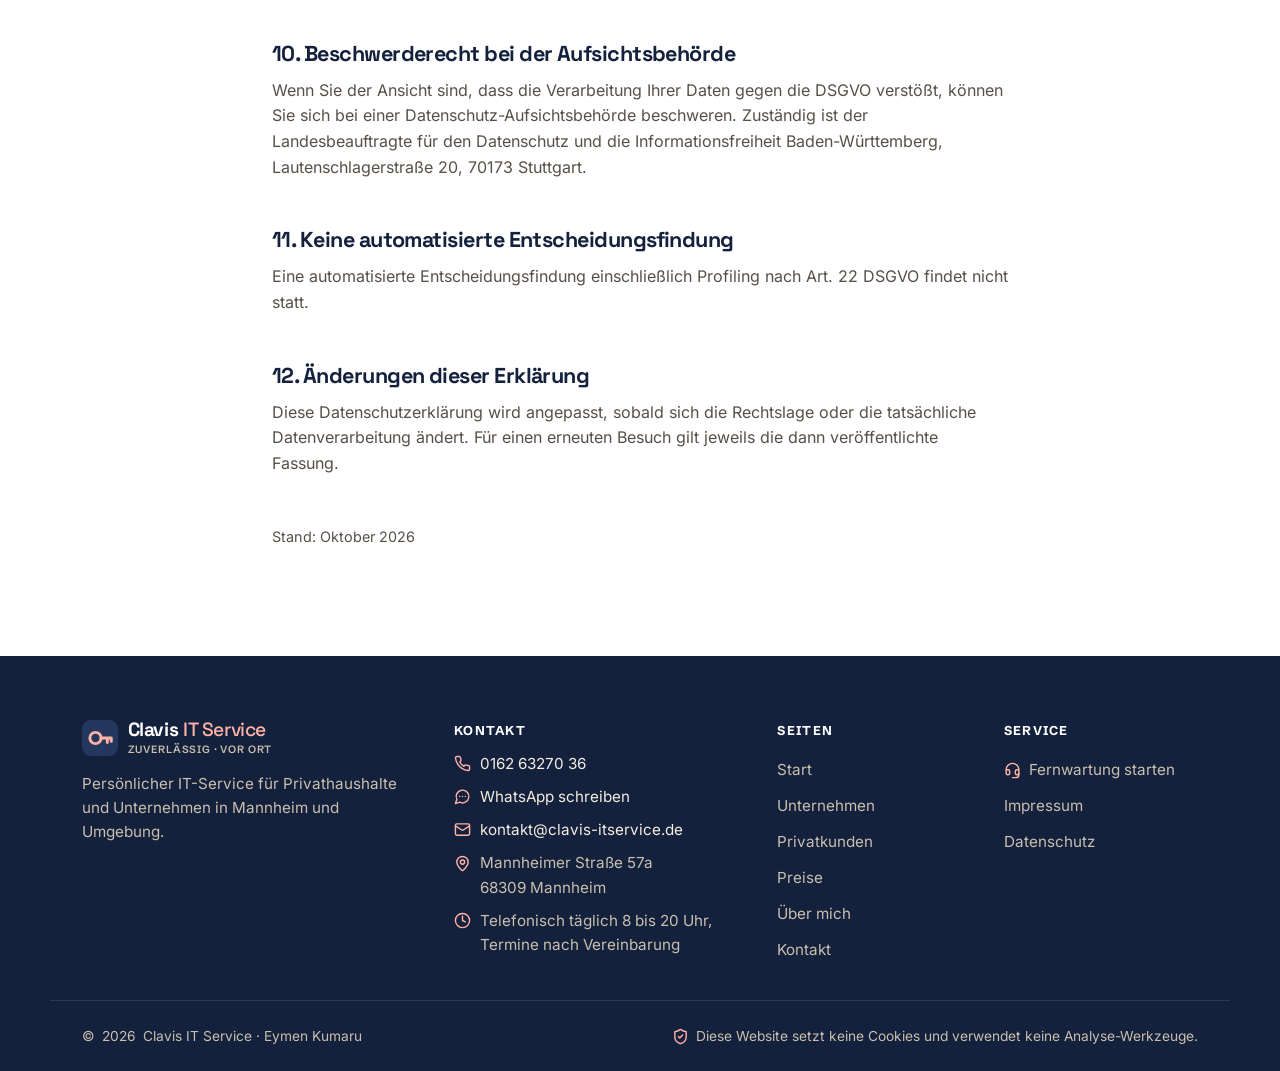
==== commit 10b6100b: "Weißer Seitenhintergrund Seiten- und Kartenhintergrund weiß, abwechselnde Abschnitte und Seitenkopf " ====
--- a/datenschutz.html
+++ b/datenschutz.html
@@ -6,7 +6,7 @@
   <title>Datenschutzerklärung | Clavis IT Service</title>
   <meta name="description" content="Datenschutzerklärung nach DSGVO für Clavis IT Service. Keine Cookies, keine Analyse-Tools, keine externen Schriftarten.">
   <link rel="canonical" href="https://clavis-itservice.de/datenschutz.html">
-  <meta name="theme-color" content="#F4EDE0" media="(prefers-color-scheme: light)">
+  <meta name="theme-color" content="#FFFFFF" media="(prefers-color-scheme: light)">
   <meta name="theme-color" content="#14213D" media="(prefers-color-scheme: dark)">
   <meta property="og:type" content="website">
   <meta property="og:locale" content="de_DE">
@@ -18,8 +18,8 @@
   <link rel="preload" href="assets/fonts/inter-latin-wght.woff2" as="font" type="font/woff2" crossorigin>
   <link rel="preload" href="assets/fonts/space-grotesk-latin-wght.woff2" as="font" type="font/woff2" crossorigin>
   <script>(function(){try{var t=localStorage.getItem('clavis-theme');if(t==='dark'||t==='light')document.documentElement.setAttribute('data-theme',t);}catch(e){}})();</script>
-  <link rel="stylesheet" href="assets/css/styles.css?v=6">
-  <script src="assets/js/main.js?v=6" defer></script>
+  <link rel="stylesheet" href="assets/css/styles.css?v=7">
+  <script src="assets/js/main.js?v=7" defer></script>
 </head>
 <body>
 <a class="skip-link" href="#main">Zum Inhalt springen</a>
--- a/assets/css/styles.css
+++ b/assets/css/styles.css
@@ -46,13 +46,13 @@
   --on-navy-muted: #c9bfae;
 
   /* Semantik */
-  --bg: var(--cream);
-  --bg-alt: var(--sand-100);
-  --surface: var(--cream-soft);
+  --bg: #ffffff;                 /* Seitenhintergrund weiß */
+  --bg-alt: var(--cream);        /* abwechselnde Abschnitte in Cream */
+  --surface: #ffffff;
   --surface-2: #ffffff;
   --text: var(--navy);
   --text-muted: #565049;
-  --border: #e1d6c4;
+  --border: #e8e0d2;
   --border-strong: var(--sand-300);
   --accent: var(--navy);
   --accent-soft: var(--peach-soft);
@@ -61,13 +61,13 @@
   --btn-bg: var(--coral);
   --btn-fg: var(--navy);
   --btn-hover: var(--coral-hover);
-  --header-bg: rgba(244, 237, 224, .88);
-  --hero-a: var(--sand-100);
-  --hero-b: var(--cream);
+  --header-bg: rgba(255, 255, 255, .9);
+  --hero-a: var(--cream);
+  --hero-b: #ffffff;
   --glow: rgba(255, 179, 166, .16);
   --grid-line: rgba(20, 33, 61, .06);
-  --media-a: var(--sand-200);
-  --media-b: var(--sand-100);
+  --media-a: var(--sand-100);
+  --media-b: var(--cream);
   --footer-bg: var(--navy);
   --warn-bg: #fdf4e1;
   --warn-border: #ead3a0;
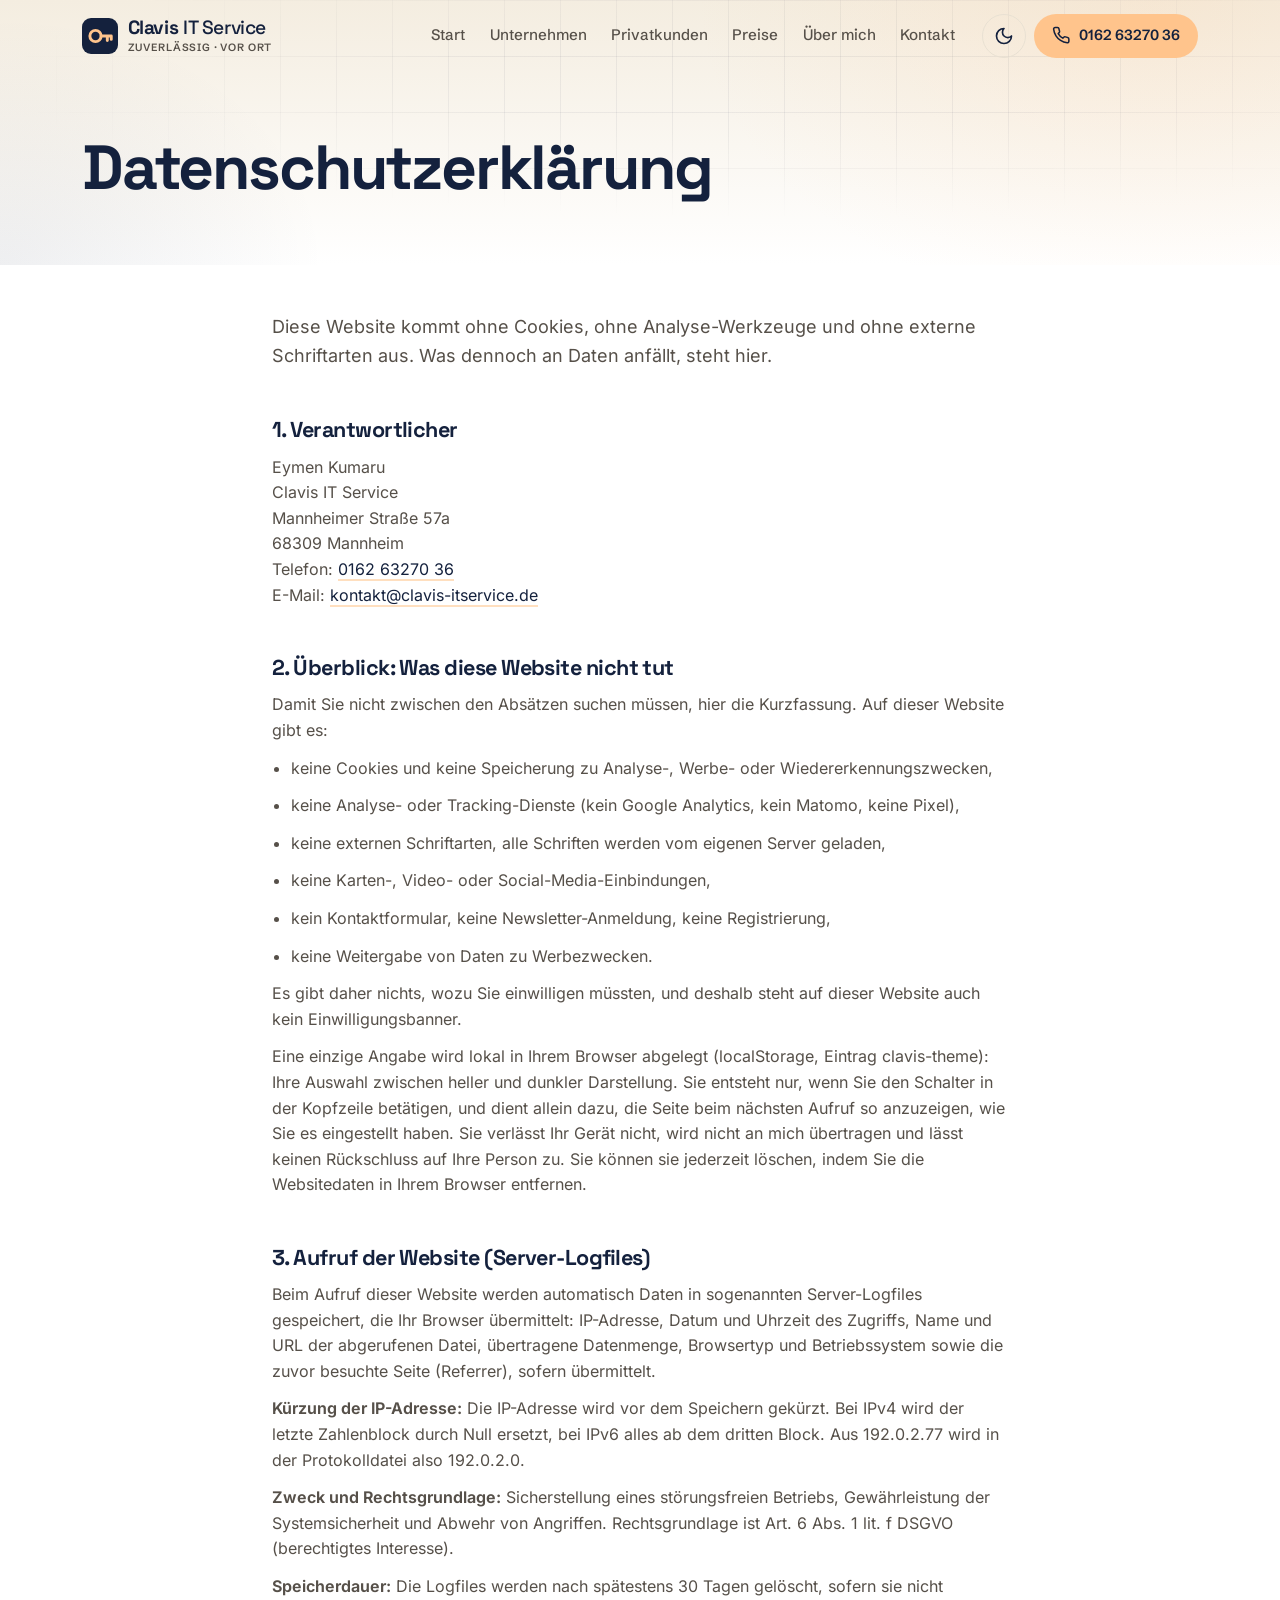
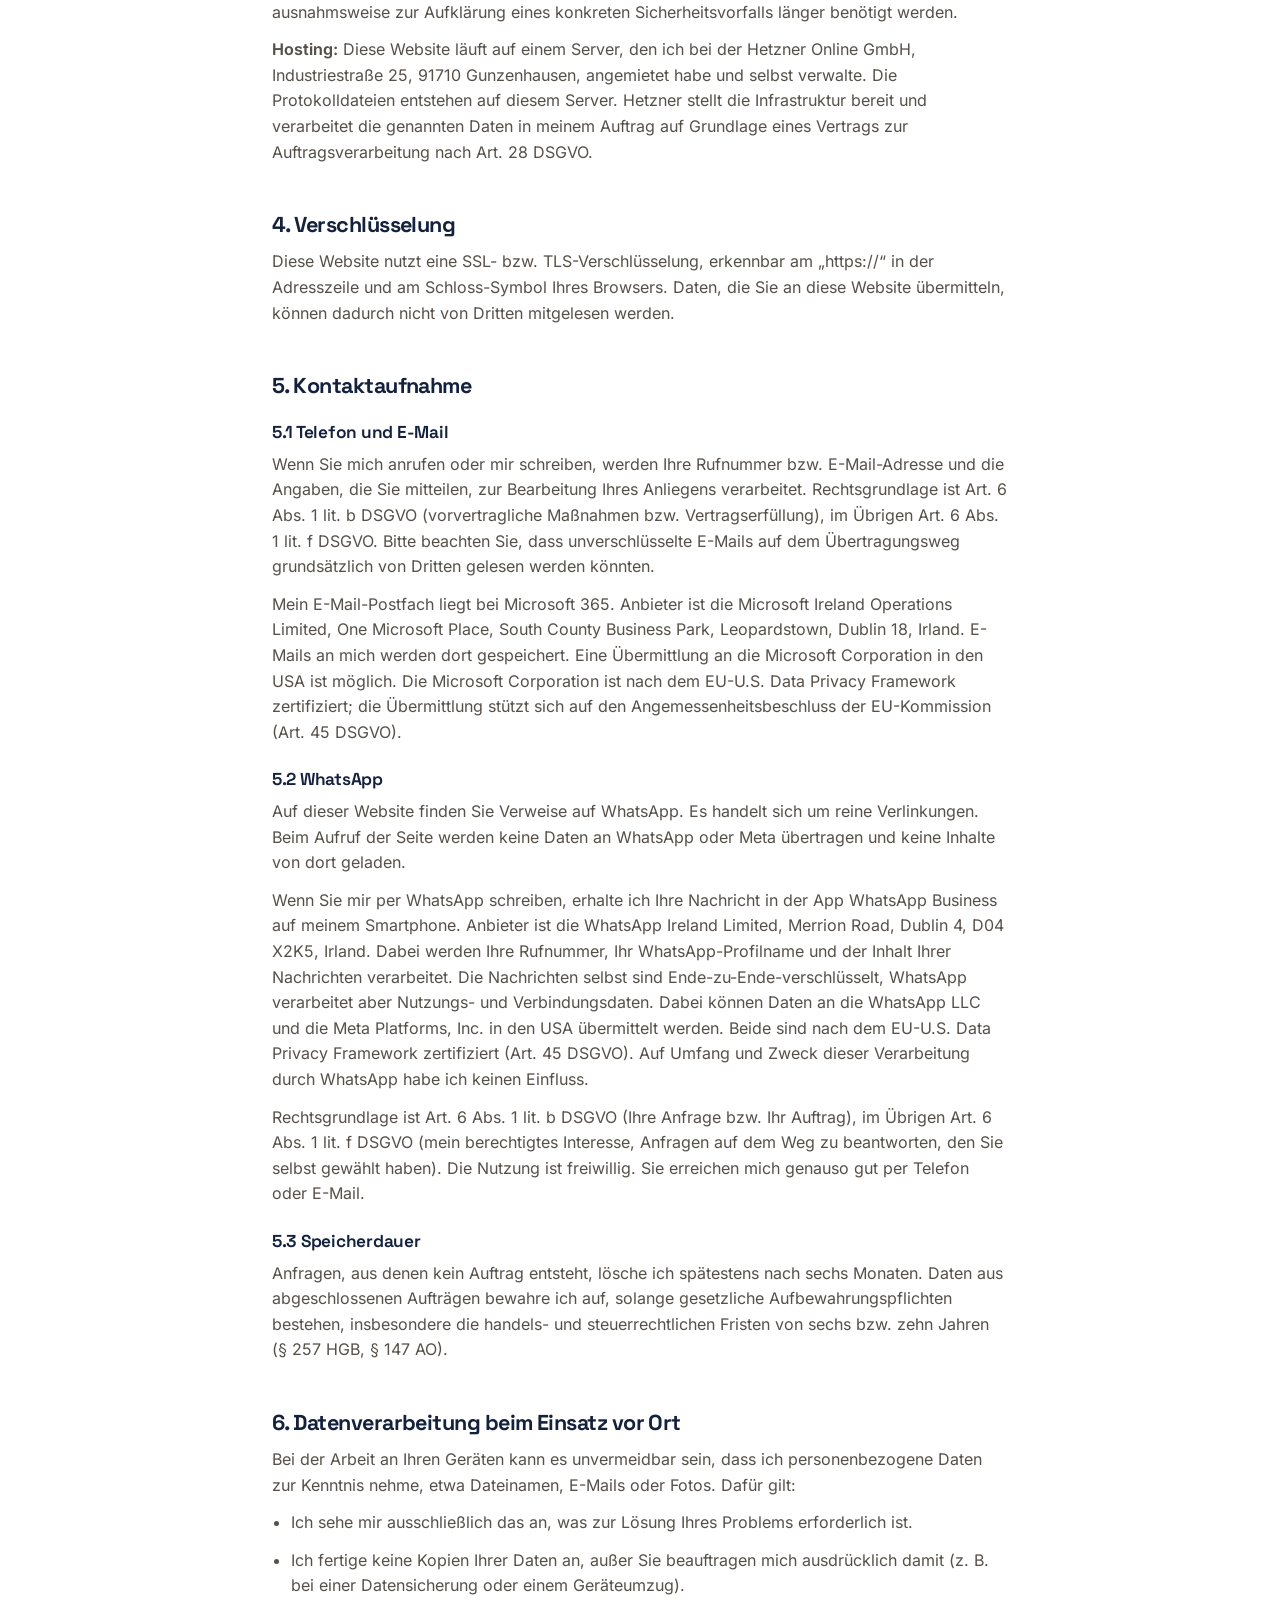
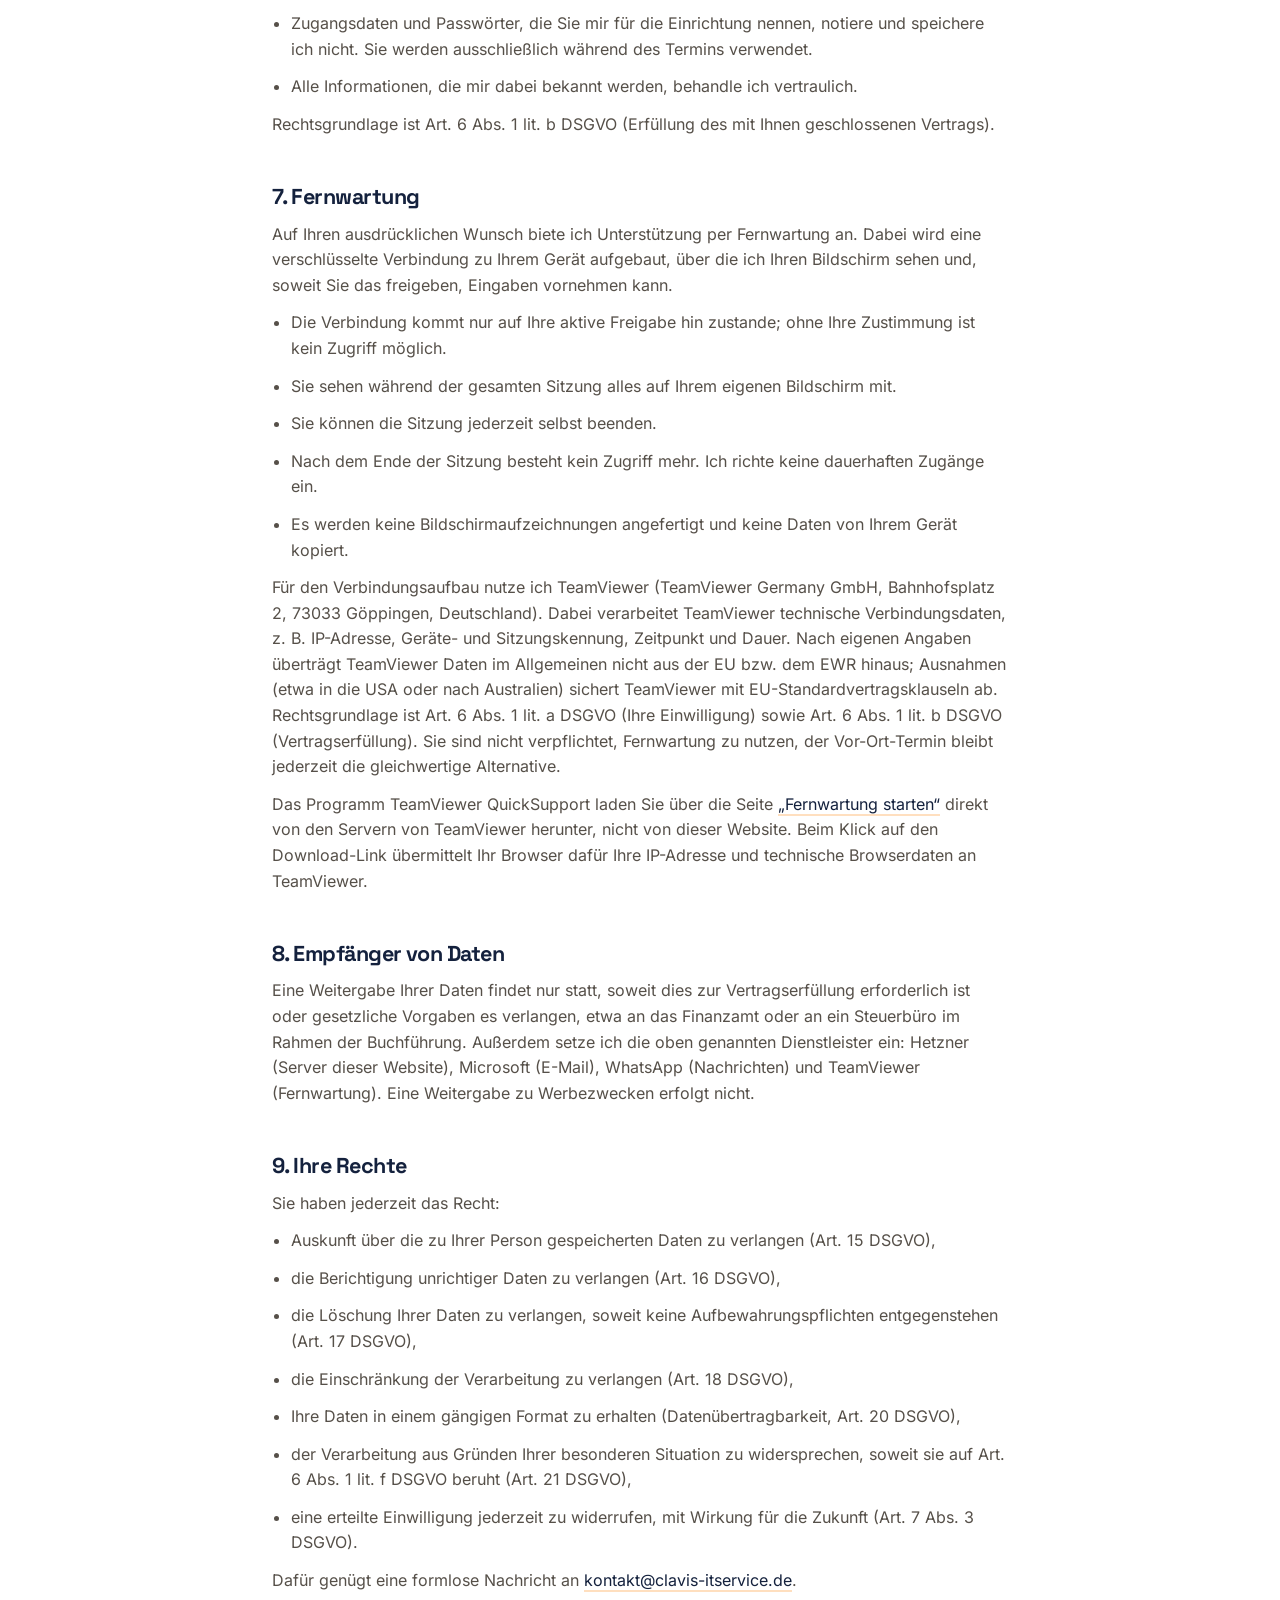
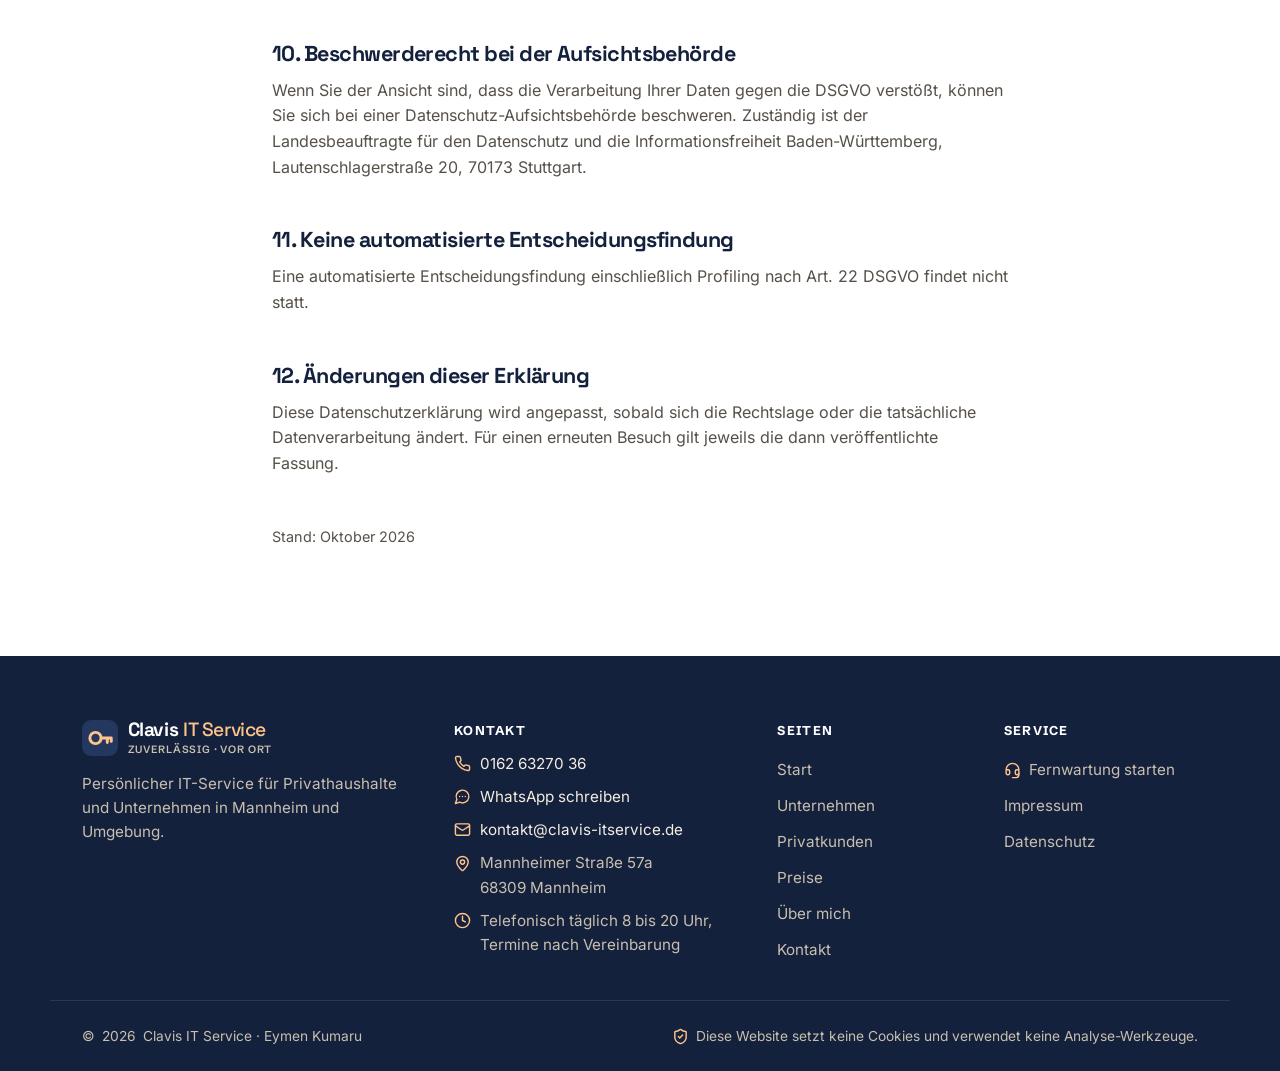
==== commit cbb2bd79: "Aprikose statt Coral Akzentfarbe #FFC48C für Buttons, Hinweisband, Boxen, Schrittnummern, Logo und F" ====
--- a/datenschutz.html
+++ b/datenschutz.html
@@ -18,15 +18,15 @@
   <link rel="preload" href="assets/fonts/inter-latin-wght.woff2" as="font" type="font/woff2" crossorigin>
   <link rel="preload" href="assets/fonts/space-grotesk-latin-wght.woff2" as="font" type="font/woff2" crossorigin>
   <script>(function(){try{var t=localStorage.getItem('clavis-theme');if(t==='dark'||t==='light')document.documentElement.setAttribute('data-theme',t);}catch(e){}})();</script>
-  <link rel="stylesheet" href="assets/css/styles.css?v=7">
-  <script src="assets/js/main.js?v=7" defer></script>
+  <link rel="stylesheet" href="assets/css/styles.css?v=8">
+  <script src="assets/js/main.js?v=8" defer></script>
 </head>
 <body>
 <a class="skip-link" href="#main">Zum Inhalt springen</a>
 <header class="site-header" data-header>
   <div class="container header-inner">
     <a class="brand" href="index.html" aria-label="Clavis IT Service – zur Startseite">
-      <svg class="brand-mark" viewBox="0 0 32 32" aria-hidden="true"><rect width="32" height="32" rx="8"/><circle cx="12" cy="16" r="5" fill="none" stroke="#FFB3A6" stroke-width="2.6"/><path d="M17 16h9M22.5 16v4M26 16v3" fill="none" stroke="#FFB3A6" stroke-width="2.6" stroke-linecap="round"/></svg>
+      <svg class="brand-mark" viewBox="0 0 32 32" aria-hidden="true"><rect width="32" height="32" rx="8"/><circle cx="12" cy="16" r="5" fill="none" stroke="#FFC48C" stroke-width="2.6"/><path d="M17 16h9M22.5 16v4M26 16v3" fill="none" stroke="#FFC48C" stroke-width="2.6" stroke-linecap="round"/></svg>
       <span class="brand-text"><span class="brand-name">Clavis <span>IT Service</span></span><span class="brand-claim">Zuverlässig · Vor Ort</span></span>
     </a>
     <nav class="nav" id="site-nav" aria-label="Hauptnavigation" data-nav>
@@ -147,7 +147,7 @@
   <div class="container footer-grid">
     <div>
       <a class="brand" href="index.html" aria-label="Clavis IT Service – zur Startseite">
-        <svg class="brand-mark" viewBox="0 0 32 32" aria-hidden="true"><rect width="32" height="32" rx="8"/><circle cx="12" cy="16" r="5" fill="none" stroke="#FFB3A6" stroke-width="2.6"/><path d="M17 16h9M22.5 16v4M26 16v3" fill="none" stroke="#FFB3A6" stroke-width="2.6" stroke-linecap="round"/></svg>
+        <svg class="brand-mark" viewBox="0 0 32 32" aria-hidden="true"><rect width="32" height="32" rx="8"/><circle cx="12" cy="16" r="5" fill="none" stroke="#FFC48C" stroke-width="2.6"/><path d="M17 16h9M22.5 16v4M26 16v3" fill="none" stroke="#FFC48C" stroke-width="2.6" stroke-linecap="round"/></svg>
       <span class="brand-text"><span class="brand-name">Clavis <span>IT Service</span></span><span class="brand-claim">Zuverlässig · Vor Ort</span></span>
       </a>
       <p>Persönlicher IT-Service für Privathaushalte und Unternehmen in Mannheim und Umgebung.</p>
--- a/assets/css/styles.css
+++ b/assets/css/styles.css
@@ -27,7 +27,7 @@
   /* Markenfarben */
   --navy: #14213d;
   --cream: #f4ede0;
-  --coral: #ffb3a6;             /* helles Coral (ursprünglich #ff6b5b) */
+  --coral: #ffc48c;             /* Aprikose: Buttons, Hinweisband, Boxen (Name bleibt aus Kompatibilität) */
 
   /* Abstufungen */
   --cream-soft: #fbf7f0;
@@ -39,9 +39,9 @@
   --navy-900: var(--navy);
   --navy-800: #1c2d50;
   --navy-700: #24375e;
-  --peach: #ffd9cf;             /* helle Akzentfarbe: Linien, Markierungen, Flächen */
-  --peach-soft: #fff4f0;
-  --coral-hover: #ffc5bb;
+  --peach: #ffdfbf;             /* helle Akzentfarbe: Linien, Markierungen, Flächen */
+  --peach-soft: #fff3e6;
+  --coral-hover: #ffd3a8;
   --on-navy: #f4ede0;
   --on-navy-muted: #c9bfae;
 
@@ -64,7 +64,7 @@
   --header-bg: rgba(255, 255, 255, .9);
   --hero-a: var(--cream);
   --hero-b: #ffffff;
-  --glow: rgba(255, 179, 166, .16);
+  --glow: rgba(255, 196, 140, .16);
   --grid-line: rgba(20, 33, 61, .06);
   --media-a: var(--sand-100);
   --media-b: var(--cream);
@@ -115,10 +115,10 @@
   color-scheme: dark;
   --bg: var(--navy); --bg-alt: #182847; --surface: #1c2d50; --surface-2: #22365e;
   --text: var(--cream); --text-muted: #c2b9aa; --border: #2b3e66; --border-strong: #3c527f;
-  --accent: var(--peach); --accent-soft: rgba(255, 217, 207, .14); --accent-deco: var(--peach); --mark: rgba(255, 217, 207, .32);
+  --accent: var(--peach); --accent-soft: rgba(255, 223, 191, .14); --accent-deco: var(--peach); --mark: rgba(255, 223, 191, .32);
   --btn-bg: var(--coral); --btn-fg: var(--navy); --btn-hover: var(--coral-hover);
   --header-bg: rgba(20, 33, 61, .86);
-  --hero-a: #1a2a4a; --hero-b: var(--navy); --glow: rgba(255, 179, 166, .12); --grid-line: rgba(255, 255, 255, .04);
+  --hero-a: #1a2a4a; --hero-b: var(--navy); --glow: rgba(255, 196, 140, .12); --grid-line: rgba(255, 255, 255, .04);
   --media-a: #22365e; --media-b: #1c2d50; --footer-bg: var(--navy-950);
   --warn-bg: rgba(234, 179, 8, .08); --warn-border: rgba(234, 179, 8, .32); --warn-text: #f3dc9f; --warn-icon: #facc15;
   --ok: #4ade80;
@@ -129,10 +129,10 @@
     color-scheme: dark;
     --bg: var(--navy); --bg-alt: #182847; --surface: #1c2d50; --surface-2: #22365e;
     --text: var(--cream); --text-muted: #c2b9aa; --border: #2b3e66; --border-strong: #3c527f;
-    --accent: var(--peach); --accent-soft: rgba(255, 217, 207, .14); --accent-deco: var(--peach); --mark: rgba(255, 217, 207, .32);
+    --accent: var(--peach); --accent-soft: rgba(255, 223, 191, .14); --accent-deco: var(--peach); --mark: rgba(255, 223, 191, .32);
     --btn-bg: var(--coral); --btn-fg: var(--navy); --btn-hover: var(--coral-hover);
     --header-bg: rgba(20, 33, 61, .86);
-    --hero-a: #1a2a4a; --hero-b: var(--navy); --glow: rgba(255, 179, 166, .12); --grid-line: rgba(255, 255, 255, .04);
+    --hero-a: #1a2a4a; --hero-b: var(--navy); --glow: rgba(255, 196, 140, .12); --grid-line: rgba(255, 255, 255, .04);
     --media-a: #22365e; --media-b: #1c2d50; --footer-bg: var(--navy-950);
     --warn-bg: rgba(234, 179, 8, .08); --warn-border: rgba(234, 179, 8, .32); --warn-text: #f3dc9f; --warn-icon: #facc15;
     --ok: #4ade80;
@@ -185,7 +185,7 @@
 .icon-arrow { transition: transform var(--t-med) var(--ease-out); }
 .btn:hover .icon-arrow, .btn-link:hover .icon-arrow { transform: translateX(3px); }
 .btn-primary { --b-bg: var(--btn-bg); --b-fg: var(--btn-fg); }
-.btn-primary:hover { --b-bg: var(--btn-hover); box-shadow: 0 8px 22px rgba(255, 179, 166, .35); }
+.btn-primary:hover { --b-bg: var(--btn-hover); box-shadow: 0 8px 22px rgba(255, 196, 140, .35); }
 .btn-outline { --b-fg: var(--text); --b-bd: var(--border-strong); --b-bg: var(--surface); }
 .btn-outline:hover { --b-bd: var(--text); }
 .btn-link {
@@ -359,7 +359,7 @@
 .section-navy {
   --bg: var(--navy); --bg-alt: var(--navy); --surface: var(--navy-800); --surface-2: var(--navy-700);
   --text: var(--on-navy); --text-muted: var(--on-navy-muted); --border: #2b3e66; --border-strong: #3c527f;
-  --accent: var(--peach); --accent-soft: rgba(255, 217, 207, .15); --accent-deco: var(--peach); --mark: rgba(255, 217, 207, .32);
+  --accent: var(--peach); --accent-soft: rgba(255, 223, 191, .15); --accent-deco: var(--peach); --mark: rgba(255, 223, 191, .32);
   background: var(--bg); color: var(--text);
 }
 :root[data-theme="dark"] .section-navy { --bg: var(--navy-950); }
@@ -608,7 +608,7 @@
 .calc-sum .label { font-family: var(--font-ui); font-size: .8rem; font-weight: 600; letter-spacing: .08em; text-transform: uppercase; color: var(--on-navy-muted); }
 .calc-total { display: block; margin-top: var(--s-2); font-family: var(--font-display); font-size: clamp(2.4rem, 2rem + 1.5vw, 3rem); font-weight: 700; letter-spacing: -.03em; line-height: 1.05; font-variant-numeric: tabular-nums; }
 .calc-sum .sum-fine { margin-top: var(--s-3); font-size: .9rem; color: var(--on-navy-muted); }
-.calc-min { display: inline-flex; margin-top: var(--s-3); padding: .3rem .75rem; border-radius: var(--r-pill); background: rgba(255, 179, 166, .18); color: var(--coral); font-size: .82rem; font-weight: 600; }
+.calc-min { display: inline-flex; margin-top: var(--s-3); padding: .3rem .75rem; border-radius: var(--r-pill); background: rgba(255, 196, 140, .18); color: var(--coral); font-size: .82rem; font-weight: 600; }
 .calc-sum .btn-row { display: grid; gap: var(--s-3); margin-top: var(--s-5); }
 .calc-sum .btn { width: 100%; }
 .calc-sum .btn-primary, .cta-box .btn-primary { --b-bg: var(--coral); --b-fg: var(--navy); }
@@ -654,7 +654,7 @@
 @media (prefers-color-scheme: dark) { :root:not([data-theme="light"]) .cta-box { background: var(--navy-800); border: 1px solid var(--border); } }
 .cta-box::before {
   content: ""; position: absolute; inset: 0; z-index: -1;
-  background: radial-gradient(30rem 20rem at 100% 0%, rgba(255, 179, 166, .22), transparent 60%), radial-gradient(26rem 18rem at 0% 100%, rgba(244, 237, 224, .08), transparent 60%);
+  background: radial-gradient(30rem 20rem at 100% 0%, rgba(255, 196, 140, .22), transparent 60%), radial-gradient(26rem 18rem at 0% 100%, rgba(244, 237, 224, .08), transparent 60%);
 }
 @media (min-width: 900px) { .cta-box { grid-template-columns: 1fr auto; } }
 .cta-box h2 { color: #fff; }
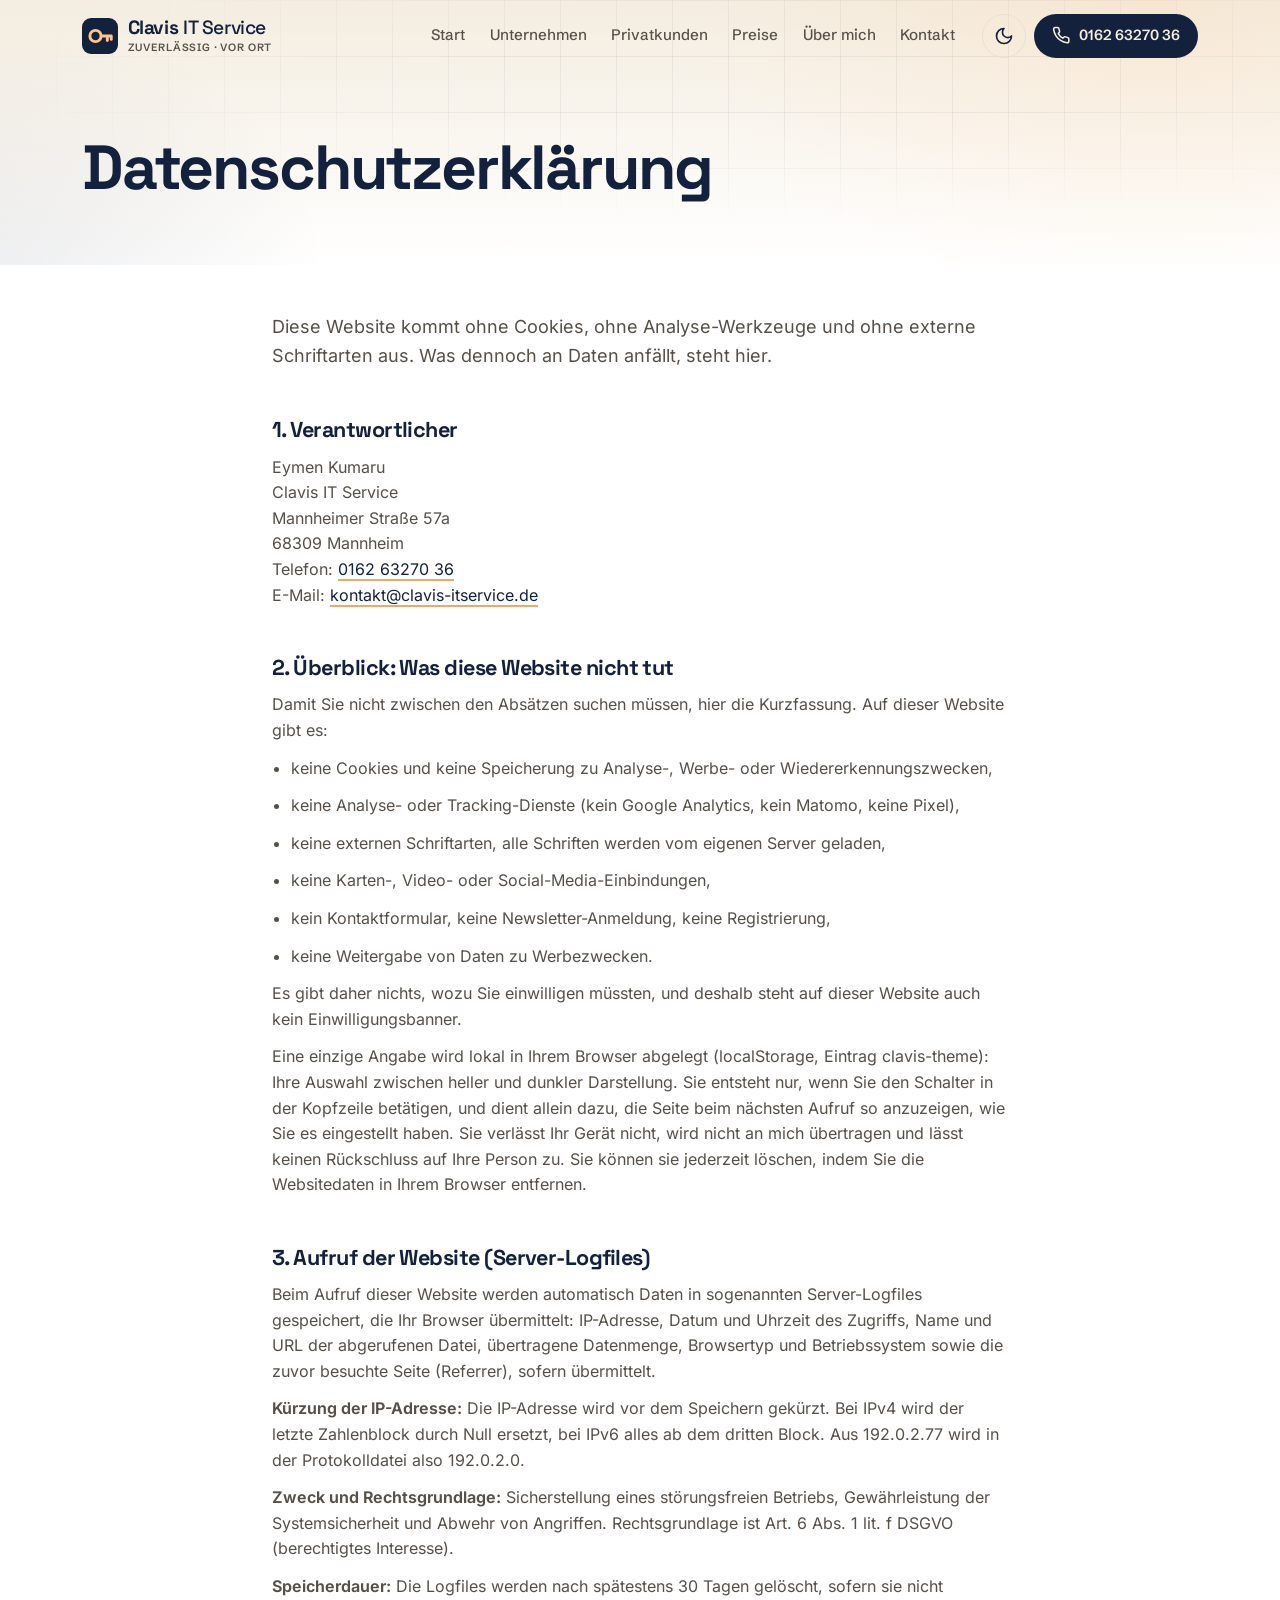
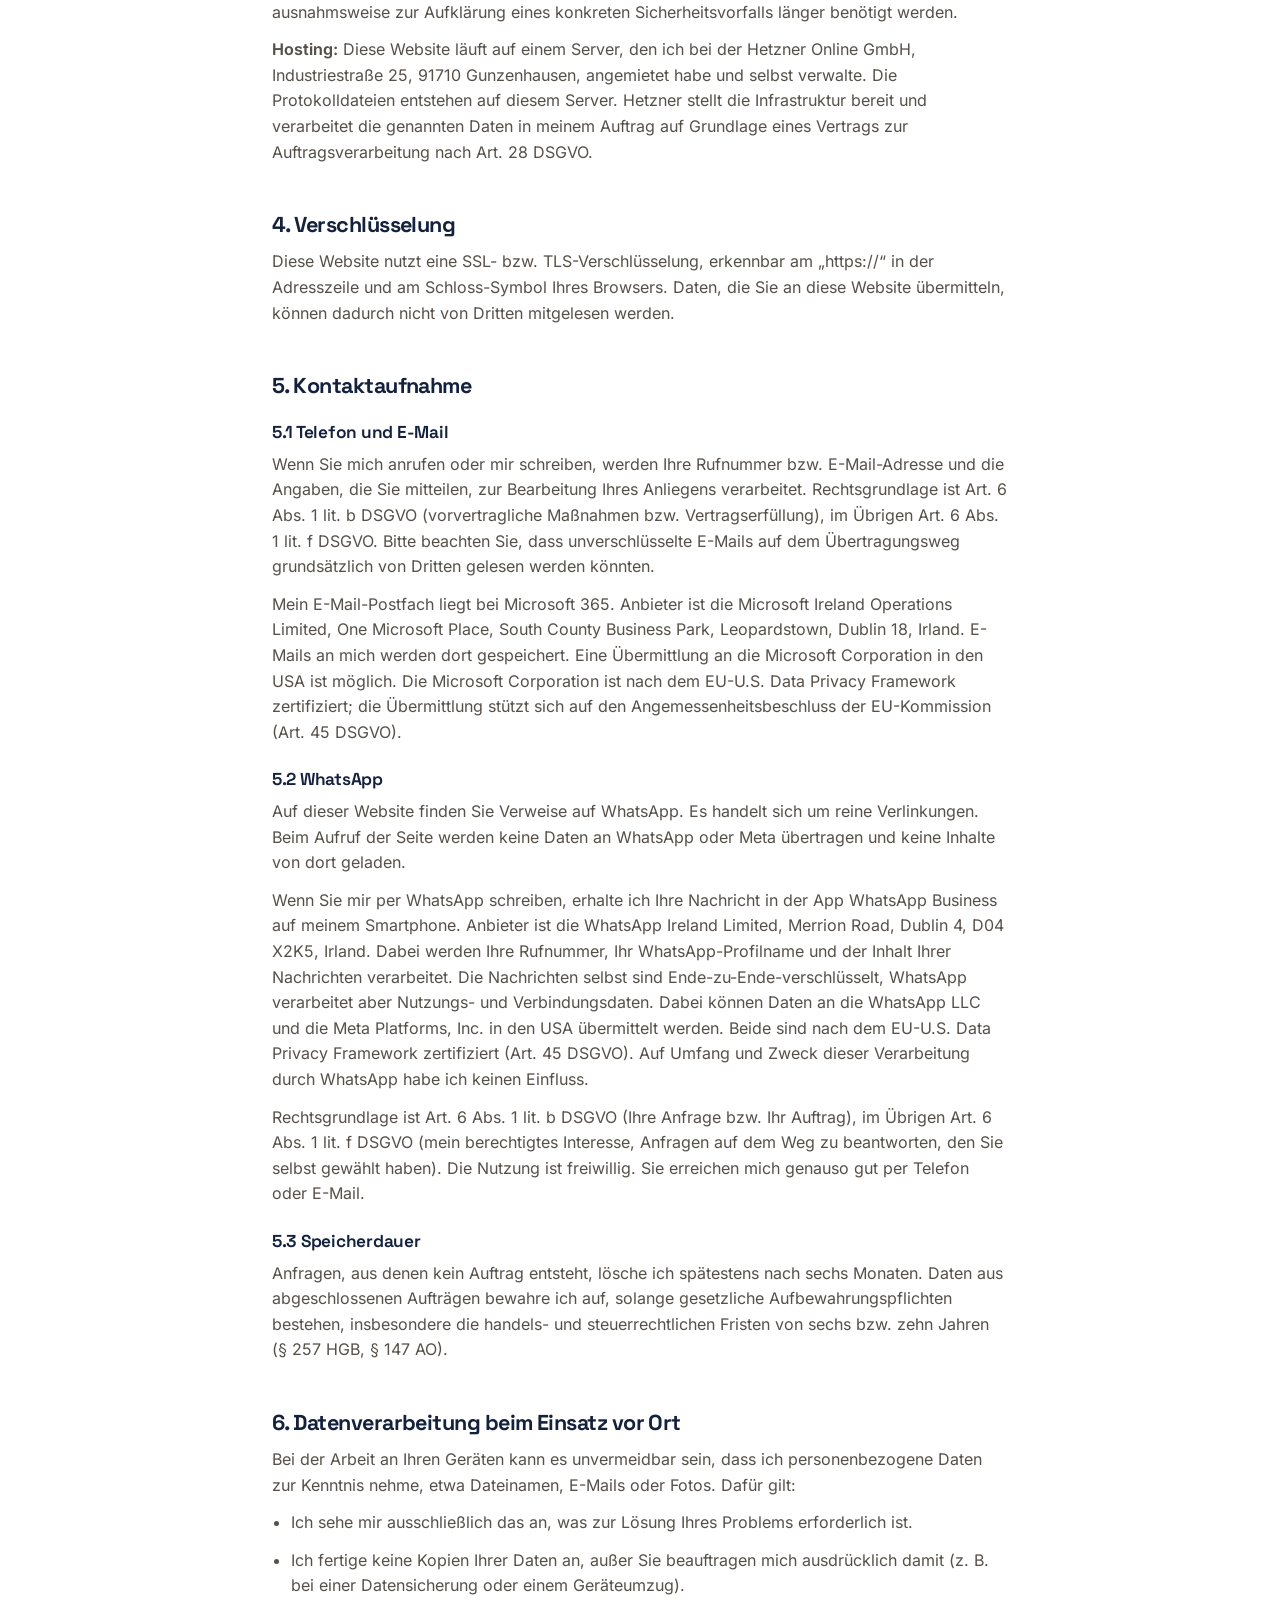
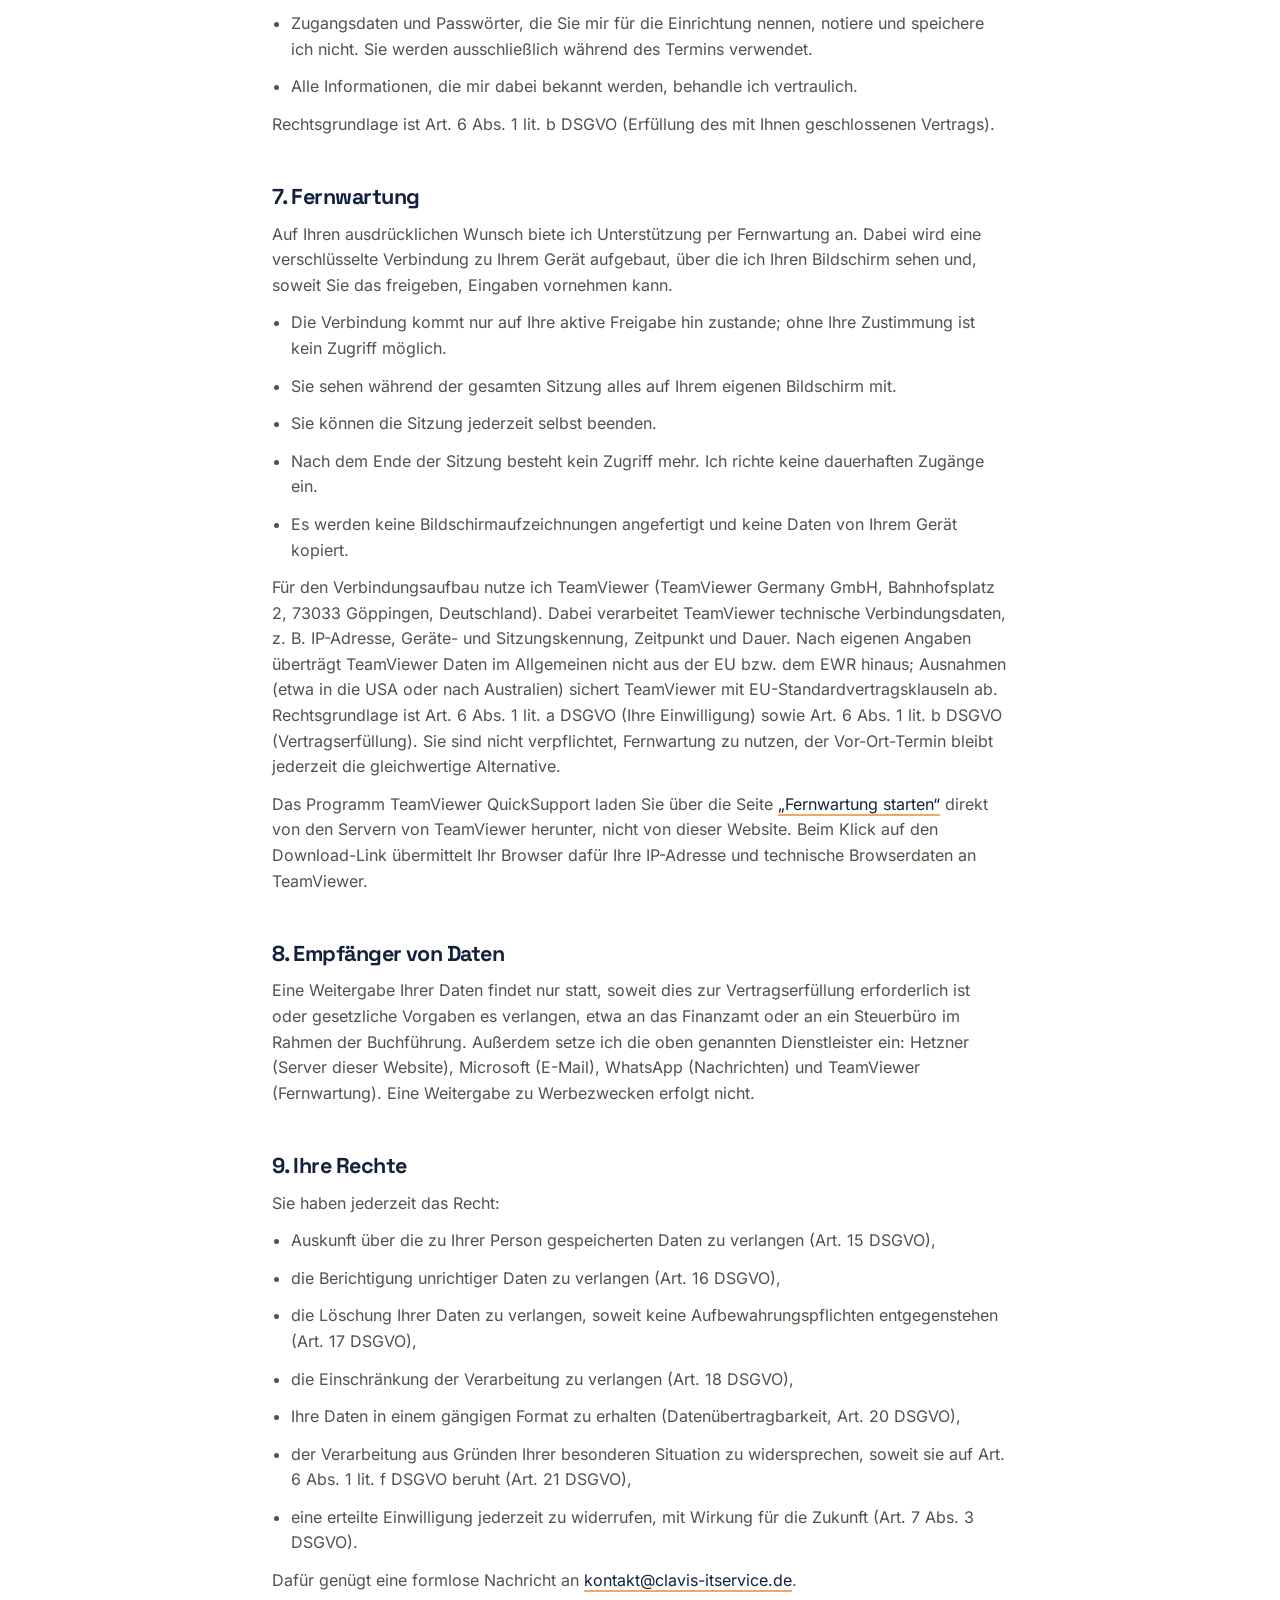
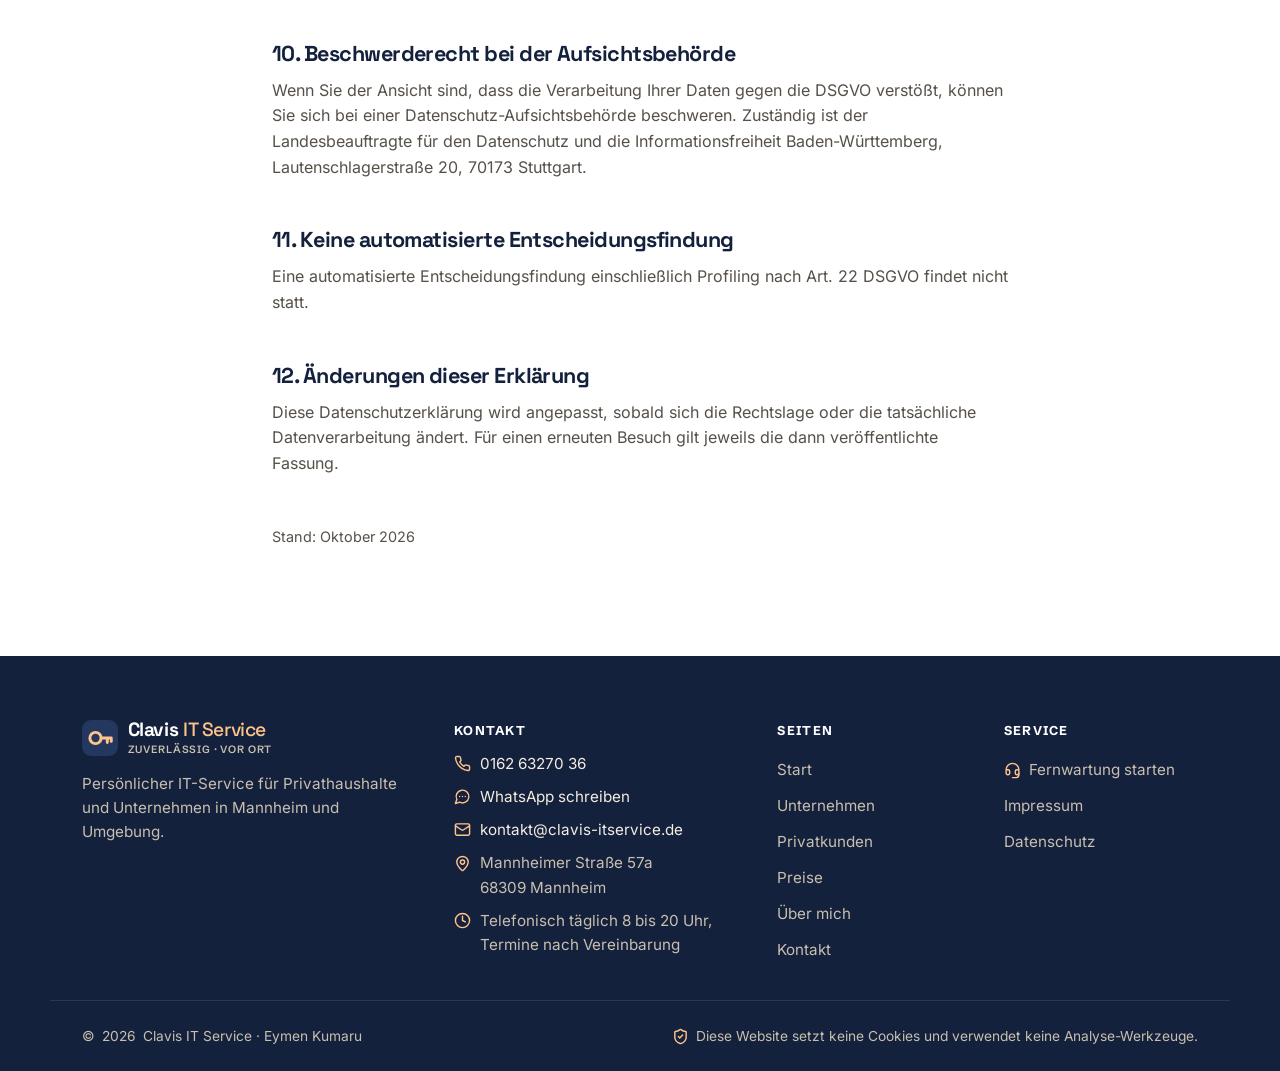
==== commit d6d59daf: "Überarbeitung nach Design-Review (Punkte 1–5) - Hauptbuttons Navy mit Cream-Schrift, Aprikose als Ak" ====
--- a/datenschutz.html
+++ b/datenschutz.html
@@ -2,7 +2,7 @@
 <html lang="de">
 <head>
   <meta charset="utf-8">
-  <meta name="viewport" content="width=device-width, initial-scale=1">
+  <meta name="viewport" content="width=device-width, initial-scale=1, viewport-fit=cover">
   <title>Datenschutzerklärung | Clavis IT Service</title>
   <meta name="description" content="Datenschutzerklärung nach DSGVO für Clavis IT Service. Keine Cookies, keine Analyse-Tools, keine externen Schriftarten.">
   <link rel="canonical" href="https://clavis-itservice.de/datenschutz.html">
@@ -18,8 +18,8 @@
   <link rel="preload" href="assets/fonts/inter-latin-wght.woff2" as="font" type="font/woff2" crossorigin>
   <link rel="preload" href="assets/fonts/space-grotesk-latin-wght.woff2" as="font" type="font/woff2" crossorigin>
   <script>(function(){try{var t=localStorage.getItem('clavis-theme');if(t==='dark'||t==='light')document.documentElement.setAttribute('data-theme',t);}catch(e){}})();</script>
-  <link rel="stylesheet" href="assets/css/styles.css?v=8">
-  <script src="assets/js/main.js?v=8" defer></script>
+  <link rel="stylesheet" href="assets/css/styles.css?v=9">
+  <script src="assets/js/main.js?v=9" defer></script>
 </head>
 <body>
 <a class="skip-link" href="#main">Zum Inhalt springen</a>
@@ -37,6 +37,7 @@
       <button class="icon-btn theme-toggle" type="button" data-theme-toggle aria-label="Dunkle Darstellung aktivieren">
         <svg class="icon i-moon" aria-hidden="true"><use href="assets/img/icons.svg#i-moon"/></svg><svg class="icon i-sun" aria-hidden="true"><use href="assets/img/icons.svg#i-sun"/></svg>
       </button>
+      <a class="icon-btn header-phone-icon" href="tel:+491626327036" aria-label="Anrufen: 0162 63270 36"><svg class="icon" aria-hidden="true"><use href="assets/img/icons.svg#i-phone"/></svg></a>
       <a class="btn btn-primary btn-sm header-phone" href="tel:+491626327036"><svg class="icon" aria-hidden="true"><use href="assets/img/icons.svg#i-phone"/></svg>0162 63270 36</a>
       <button class="icon-btn nav-toggle" type="button" aria-controls="site-nav" aria-expanded="false" aria-label="Menü öffnen" data-nav-toggle>
         <svg class="icon i-open" aria-hidden="true"><use href="assets/img/icons.svg#i-menu"/></svg><svg class="icon i-close" aria-hidden="true"><use href="assets/img/icons.svg#i-x"/></svg>
@@ -180,5 +181,6 @@
     <span><svg class="icon" aria-hidden="true"><use href="assets/img/icons.svg#i-shield"/></svg>Diese Website setzt keine Cookies und verwendet keine Analyse-Werkzeuge.</span>
   </div>
 </footer>
+<div class="call-bar" data-call-bar><a class="btn btn-primary btn-lg" href="tel:+491626327036"><svg class="icon" aria-hidden="true"><use href="assets/img/icons.svg#i-phone"/></svg>Anrufen</a><a class="btn btn-outline btn-lg" href="https://wa.me/491626327036" rel="noopener"><svg class="icon" aria-hidden="true"><use href="assets/img/icons.svg#i-chat"/></svg>WhatsApp</a></div>
 </body>
 </html>
--- a/assets/css/styles.css
+++ b/assets/css/styles.css
@@ -56,11 +56,12 @@
   --border-strong: var(--sand-300);
   --accent: var(--navy);
   --accent-soft: var(--peach-soft);
-  --accent-deco: var(--peach);
-  --mark: var(--peach);
-  --btn-bg: var(--coral);
-  --btn-fg: var(--navy);
-  --btn-hover: var(--coral-hover);
+  --accent-deco: #f0a868;       /* kräftiges Aprikose für Linien, Marker, Unterstreichungen */
+  --mark: #f0a868;
+  --btn-bg: var(--navy);         /* Hauptbutton Navy, Aprikose bleibt Akzent */
+  --btn-fg: var(--cream);
+  --btn-hover: var(--navy-700);
+  --btn-shadow: rgba(20, 33, 61, .25);
   --header-bg: rgba(255, 255, 255, .9);
   --hero-a: var(--cream);
   --hero-b: #ffffff;
@@ -116,7 +117,7 @@
   --bg: var(--navy); --bg-alt: #182847; --surface: #1c2d50; --surface-2: #22365e;
   --text: var(--cream); --text-muted: #c2b9aa; --border: #2b3e66; --border-strong: #3c527f;
   --accent: var(--peach); --accent-soft: rgba(255, 223, 191, .14); --accent-deco: var(--peach); --mark: rgba(255, 223, 191, .32);
-  --btn-bg: var(--coral); --btn-fg: var(--navy); --btn-hover: var(--coral-hover);
+  --btn-bg: var(--coral); --btn-fg: var(--navy); --btn-hover: var(--coral-hover); --btn-shadow: rgba(255, 196, 140, .3);
   --header-bg: rgba(20, 33, 61, .86);
   --hero-a: #1a2a4a; --hero-b: var(--navy); --glow: rgba(255, 196, 140, .12); --grid-line: rgba(255, 255, 255, .04);
   --media-a: #22365e; --media-b: #1c2d50; --footer-bg: var(--navy-950);
@@ -130,7 +131,7 @@
     --bg: var(--navy); --bg-alt: #182847; --surface: #1c2d50; --surface-2: #22365e;
     --text: var(--cream); --text-muted: #c2b9aa; --border: #2b3e66; --border-strong: #3c527f;
     --accent: var(--peach); --accent-soft: rgba(255, 223, 191, .14); --accent-deco: var(--peach); --mark: rgba(255, 223, 191, .32);
-    --btn-bg: var(--coral); --btn-fg: var(--navy); --btn-hover: var(--coral-hover);
+    --btn-bg: var(--coral); --btn-fg: var(--navy); --btn-hover: var(--coral-hover); --btn-shadow: rgba(255, 196, 140, .3);
     --header-bg: rgba(20, 33, 61, .86);
     --hero-a: #1a2a4a; --hero-b: var(--navy); --glow: rgba(255, 196, 140, .12); --grid-line: rgba(255, 255, 255, .04);
     --media-a: #22365e; --media-b: #1c2d50; --footer-bg: var(--navy-950);
@@ -185,7 +186,7 @@
 .icon-arrow { transition: transform var(--t-med) var(--ease-out); }
 .btn:hover .icon-arrow, .btn-link:hover .icon-arrow { transform: translateX(3px); }
 .btn-primary { --b-bg: var(--btn-bg); --b-fg: var(--btn-fg); }
-.btn-primary:hover { --b-bg: var(--btn-hover); box-shadow: 0 8px 22px rgba(255, 196, 140, .35); }
+.btn-primary:hover { --b-bg: var(--btn-hover); box-shadow: 0 8px 22px var(--btn-shadow, rgba(255, 196, 140, .35)); }
 .btn-outline { --b-fg: var(--text); --b-bd: var(--border-strong); --b-bg: var(--surface); }
 .btn-outline:hover { --b-bd: var(--text); }
 .btn-link {
@@ -360,6 +361,7 @@
   --bg: var(--navy); --bg-alt: var(--navy); --surface: var(--navy-800); --surface-2: var(--navy-700);
   --text: var(--on-navy); --text-muted: var(--on-navy-muted); --border: #2b3e66; --border-strong: #3c527f;
   --accent: var(--peach); --accent-soft: rgba(255, 223, 191, .15); --accent-deco: var(--peach); --mark: rgba(255, 223, 191, .32);
+  --btn-bg: var(--coral); --btn-fg: var(--navy); --btn-hover: var(--coral-hover); --btn-shadow: rgba(255, 196, 140, .3);
   background: var(--bg); color: var(--text);
 }
 :root[data-theme="dark"] .section-navy { --bg: var(--navy-950); }
@@ -611,10 +613,10 @@
 .calc-min { display: inline-flex; margin-top: var(--s-3); padding: .3rem .75rem; border-radius: var(--r-pill); background: rgba(255, 196, 140, .18); color: var(--coral); font-size: .82rem; font-weight: 600; }
 .calc-sum .btn-row { display: grid; gap: var(--s-3); margin-top: var(--s-5); }
 .calc-sum .btn { width: 100%; }
-.calc-sum .btn-primary, .cta-box .btn-primary { --b-bg: var(--coral); --b-fg: var(--navy); }
-.calc-sum .btn-primary:hover, .cta-box .btn-primary:hover { --b-bg: var(--coral-hover); }
-.calc-sum .btn-outline, .cta-box .btn-outline { --b-bg: transparent; --b-fg: var(--on-navy); --b-bd: rgba(244, 237, 224, .3); }
-.calc-sum .btn-outline:hover, .cta-box .btn-outline:hover { --b-bd: rgba(255, 255, 255, .65); }
+.calc-sum .btn-primary { --b-bg: var(--coral); --b-fg: var(--navy); }
+.calc-sum .btn-primary:hover { --b-bg: var(--coral-hover); }
+.calc-sum .btn-outline { --b-bg: transparent; --b-fg: var(--on-navy); --b-bd: rgba(244, 237, 224, .3); }
+.calc-sum .btn-outline:hover { --b-bd: rgba(255, 255, 255, .65); }
 .calc-disclaimer { margin-top: var(--s-5); font-size: .9rem; color: var(--text-muted); }
 .bump { animation: bump .35s var(--ease-out); }
 
@@ -648,25 +650,55 @@
 .section + .cta-band, .section-alt + .cta-band { padding-top: var(--section-y); }
 .cta-box {
   position: relative; isolation: isolate; overflow: hidden; display: grid; gap: var(--s-6); align-items: center;
-  padding: clamp(2rem, 5vw, 3.5rem); border-radius: calc(var(--r-lg) + 6px); background: var(--navy-900); color: var(--on-navy);
-}
-:root[data-theme="dark"] .cta-box { background: var(--navy-800); border: 1px solid var(--border); }
-@media (prefers-color-scheme: dark) { :root:not([data-theme="light"]) .cta-box { background: var(--navy-800); border: 1px solid var(--border); } }
+  padding: clamp(2rem, 5vw, 3.5rem); border-radius: calc(var(--r-lg) + 6px);
+  background: var(--cream); color: var(--text); border: 1px solid var(--border);
+}
+:root[data-theme="dark"] .cta-box { background: var(--navy-800); }
+@media (prefers-color-scheme: dark) { :root:not([data-theme="light"]) .cta-box { background: var(--navy-800); } }
 .cta-box::before {
   content: ""; position: absolute; inset: 0; z-index: -1;
-  background: radial-gradient(30rem 20rem at 100% 0%, rgba(255, 196, 140, .22), transparent 60%), radial-gradient(26rem 18rem at 0% 100%, rgba(244, 237, 224, .08), transparent 60%);
+  background: radial-gradient(30rem 20rem at 100% 0%, rgba(255, 196, 140, .35), transparent 60%), radial-gradient(26rem 18rem at 0% 100%, rgba(20, 33, 61, .04), transparent 60%);
 }
 @media (min-width: 900px) { .cta-box { grid-template-columns: 1fr auto; } }
-.cta-box h2 { color: #fff; }
-.cta-box p { margin-top: var(--s-4); color: var(--on-navy-muted); font-size: var(--fs-md); max-width: 56ch; }
+.cta-box p { margin-top: var(--s-4); color: var(--text-muted); font-size: var(--fs-md); max-width: 56ch; }
 .cta-box .btn-row { margin-top: var(--s-6); }
-.cta-box .btn-link { color: var(--coral); }
-.cta-box .cta-area { margin-top: var(--s-5); font-size: .92rem; color: var(--on-navy-muted); max-width: 72ch; }
+.cta-box .cta-area { margin-top: var(--s-5); font-size: .92rem; color: var(--text-muted); max-width: 72ch; }
 .cta-qr { display: none; text-align: center; }
 @media (min-width: 900px) and (hover: hover) { .cta-qr { display: block; } }
-.cta-qr .qr { width: 150px; height: 150px; margin-bottom: var(--s-3); border: 0; }
-.cta-qr .qr-label { color: var(--on-navy-muted); }
-.cta-qr .qr-phone { color: #fff; font-size: 1.15rem; }
+.cta-qr .qr { width: 150px; height: 150px; margin-bottom: var(--s-3); }
+.cta-qr .qr-phone { font-size: 1.15rem; }
+
+/* ---------- Anrufleiste (Handy) ---------- */
+.call-bar { display: none; }
+@media (max-width: 960px) {
+  .call-bar {
+    position: fixed; left: 0; right: 0; bottom: 0; z-index: 90;
+    display: grid; grid-template-columns: 1fr 1fr; gap: var(--s-2);
+    padding: 10px clamp(1rem, 4vw, 2rem) calc(10px + env(safe-area-inset-bottom));
+    background: var(--header-bg); border-top: 1px solid var(--border); box-shadow: 0 -6px 24px rgba(20, 33, 61, .08);
+    -webkit-backdrop-filter: saturate(180%) blur(14px); backdrop-filter: saturate(180%) blur(14px);
+    transition: transform var(--t-med) var(--ease-out);
+  }
+  .call-bar .btn { min-height: 52px; }
+  .js .call-bar:not(.is-visible), .site-header:has(.nav.is-open) ~ .call-bar { transform: translateY(110%); }
+  body { padding-bottom: calc(76px + env(safe-area-inset-bottom)); }
+}
+.header-phone-icon { display: none; }
+@media (min-width: 961px) and (max-width: 1120px) { .header-phone-icon { display: inline-grid; } }
+
+/* ---------- Porträt im Einstieg (aktiv, sobald assets/img/portrait.webp existiert) ---------- */
+.hero-portrait { position: relative; justify-self: center; width: 100%; max-width: 380px; }
+.hero-portrait .portrait { max-width: none; box-shadow: var(--shadow-lg); }
+@media (max-width: 959px) { .hero-portrait { max-width: 300px; } }
+.qr-mini {
+  position: absolute; left: -44px; bottom: 32px; display: none; align-items: center; gap: var(--s-3);
+  padding: var(--s-3) var(--s-4) var(--s-3) var(--s-3); border-radius: var(--r-md);
+  background: var(--surface); border: 1px solid var(--border); box-shadow: var(--shadow-md);
+}
+@media (min-width: 960px) and (hover: hover) { .qr-mini { display: flex; } }
+.qr-mini .qr { width: 76px; height: 76px; margin: 0; padding: 5px; }
+.qr-mini .qr-label { display: block; font-size: .8rem; }
+.qr-mini .qr-phone { font-size: 1.1rem; margin: 0; }
 
 /* ---------- FAQ ---------- */
 .faq-wrap { display: grid; gap: var(--s-6); }
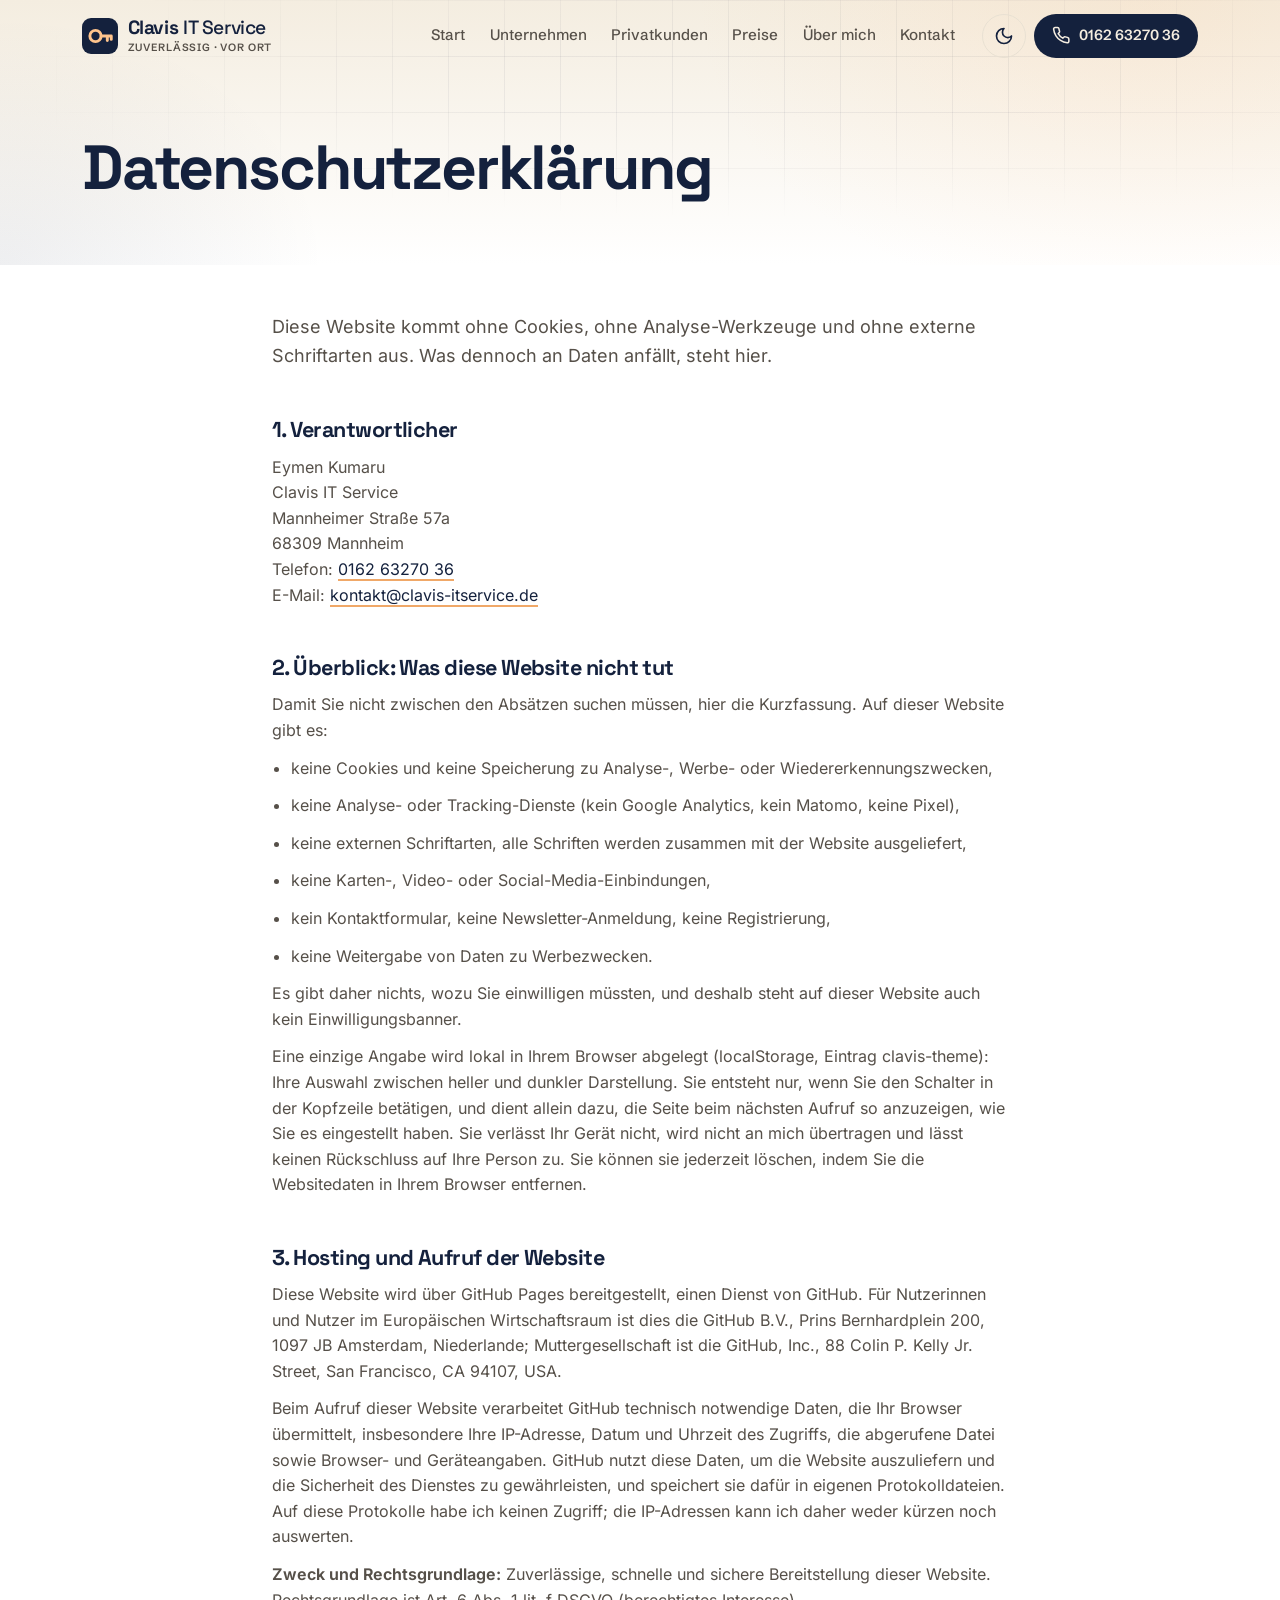
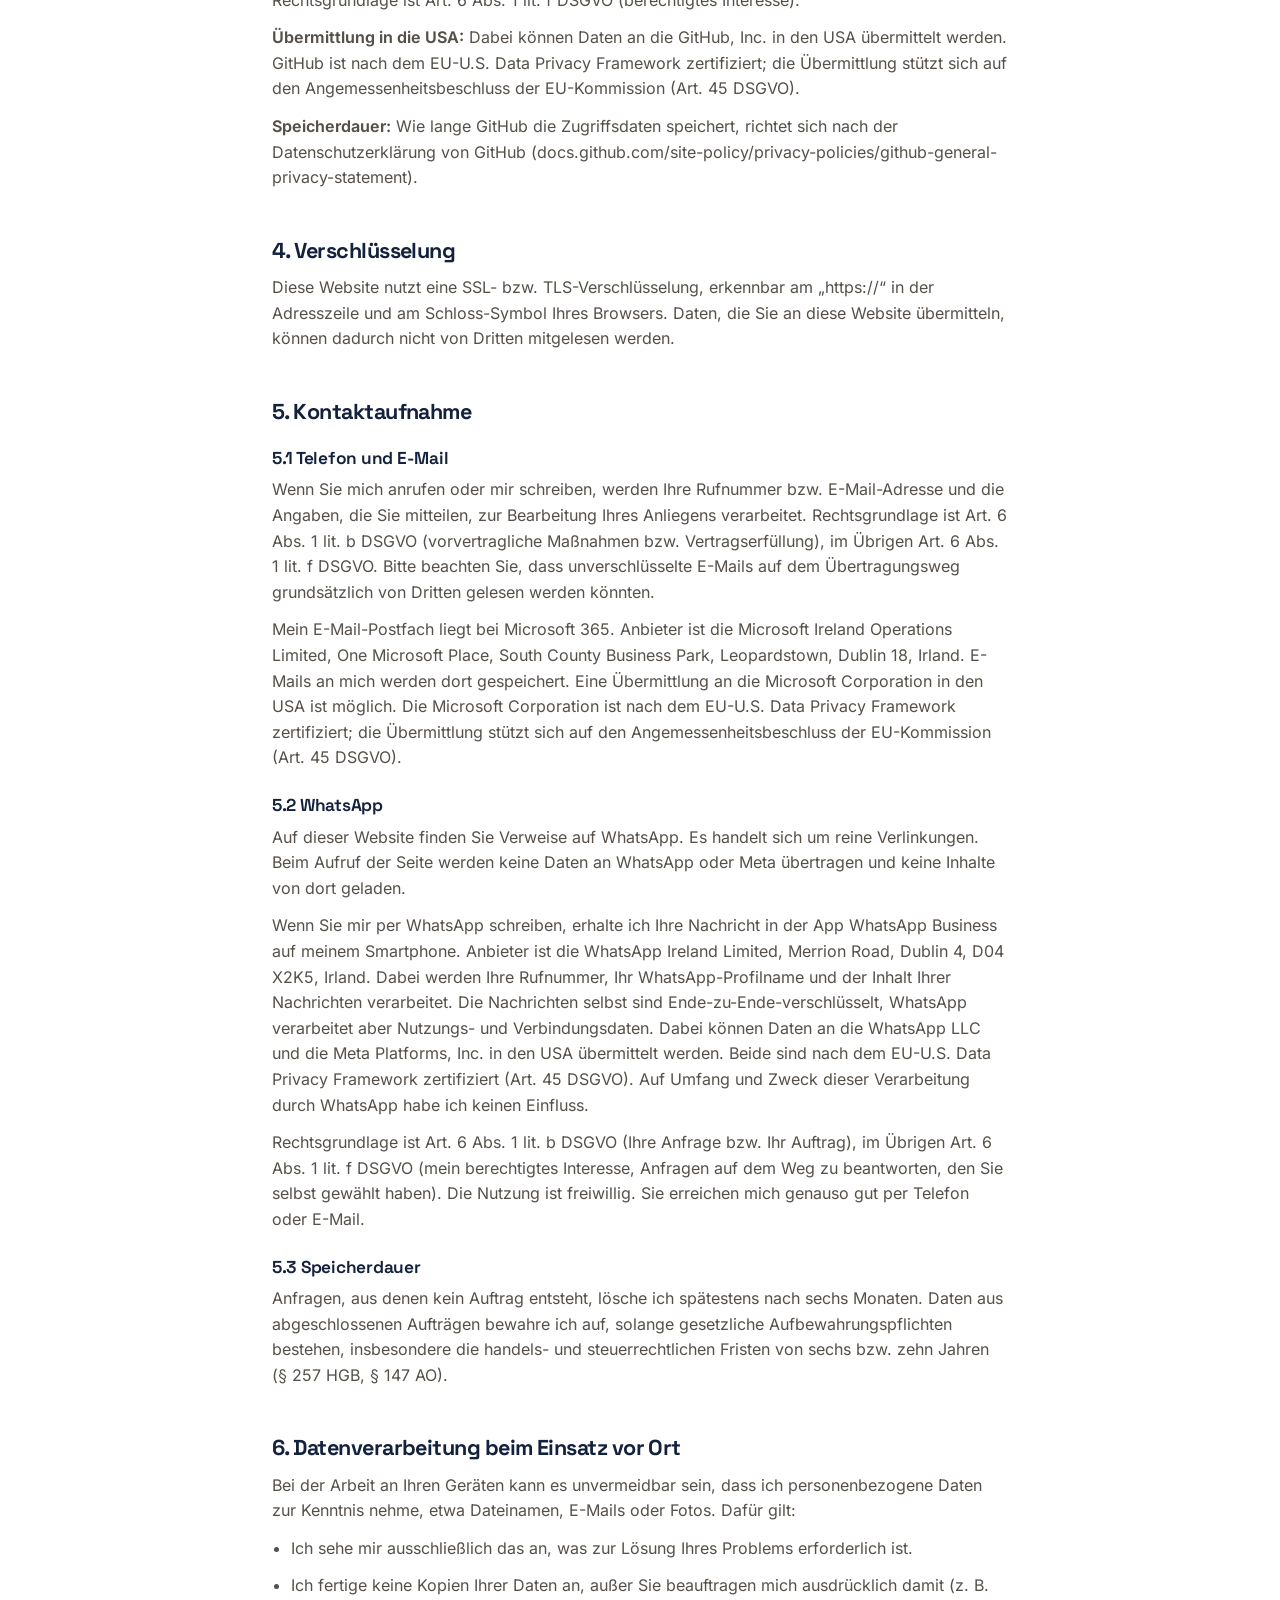
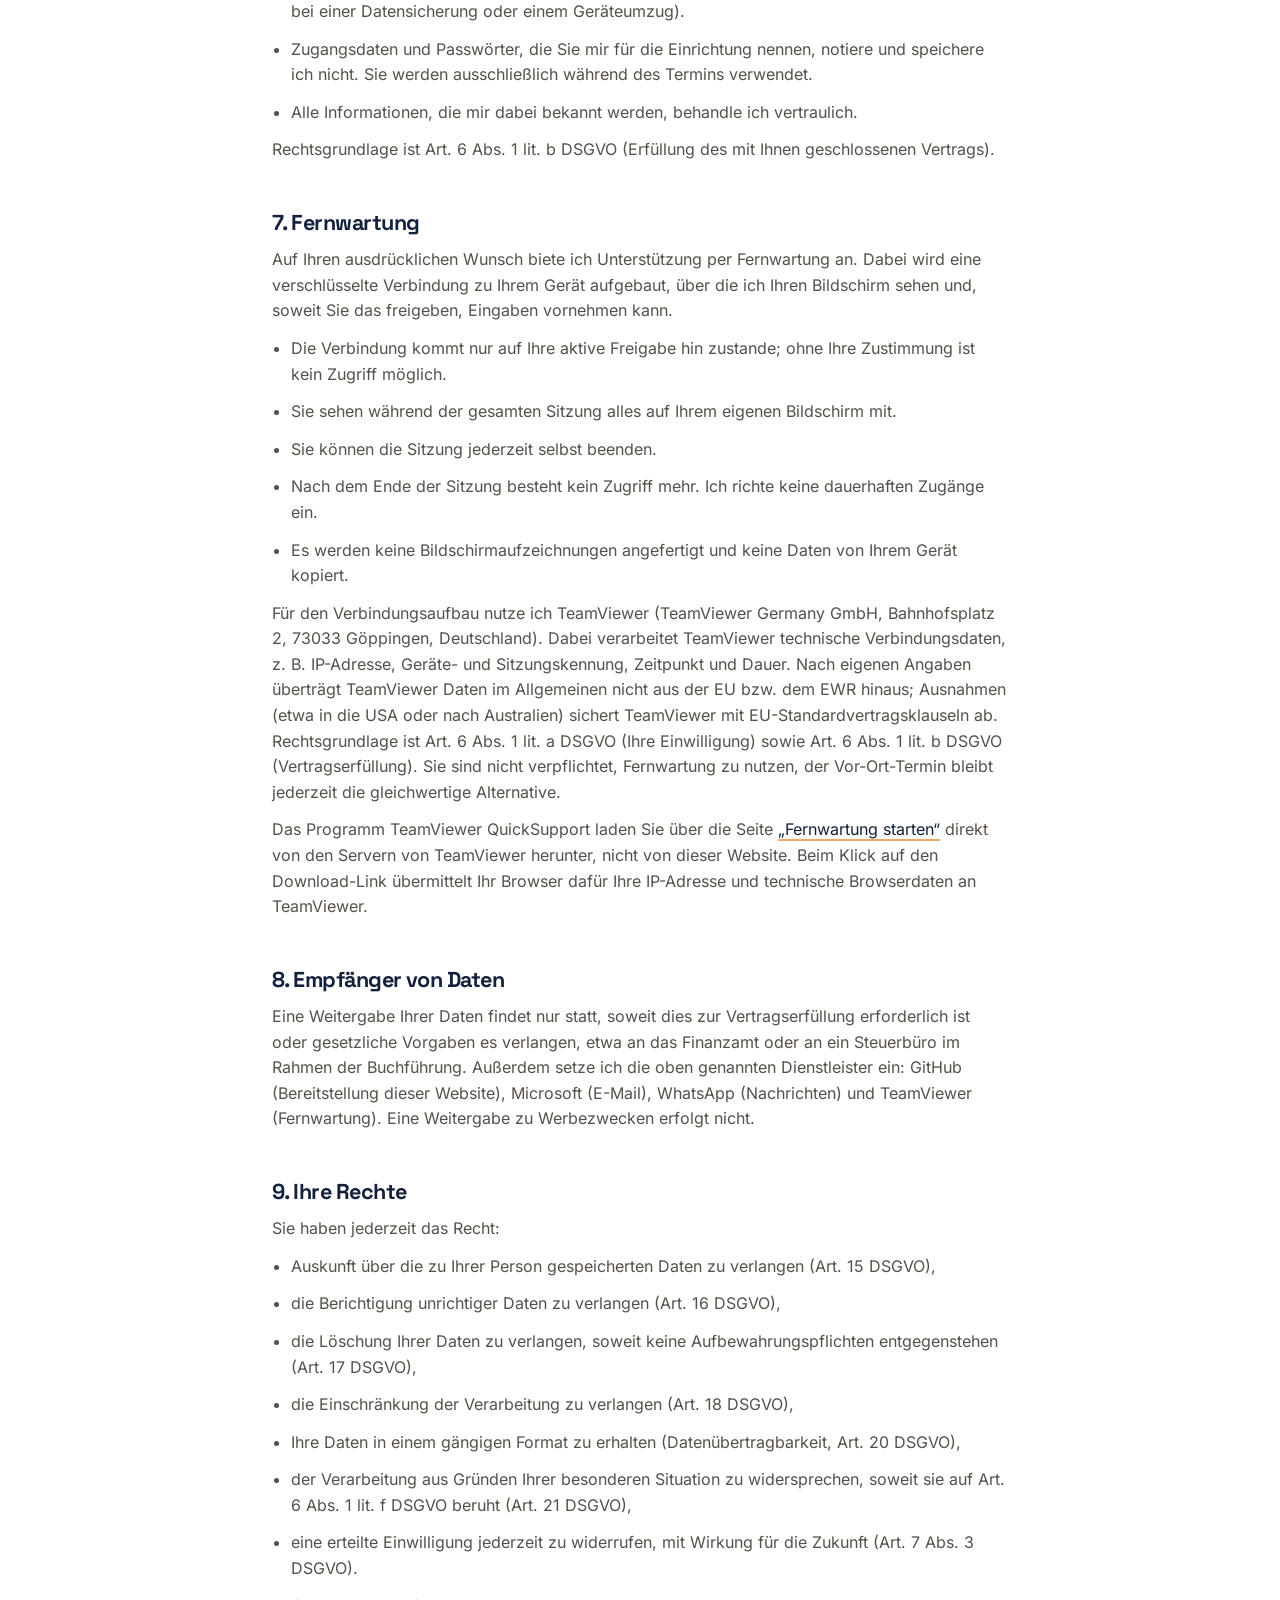
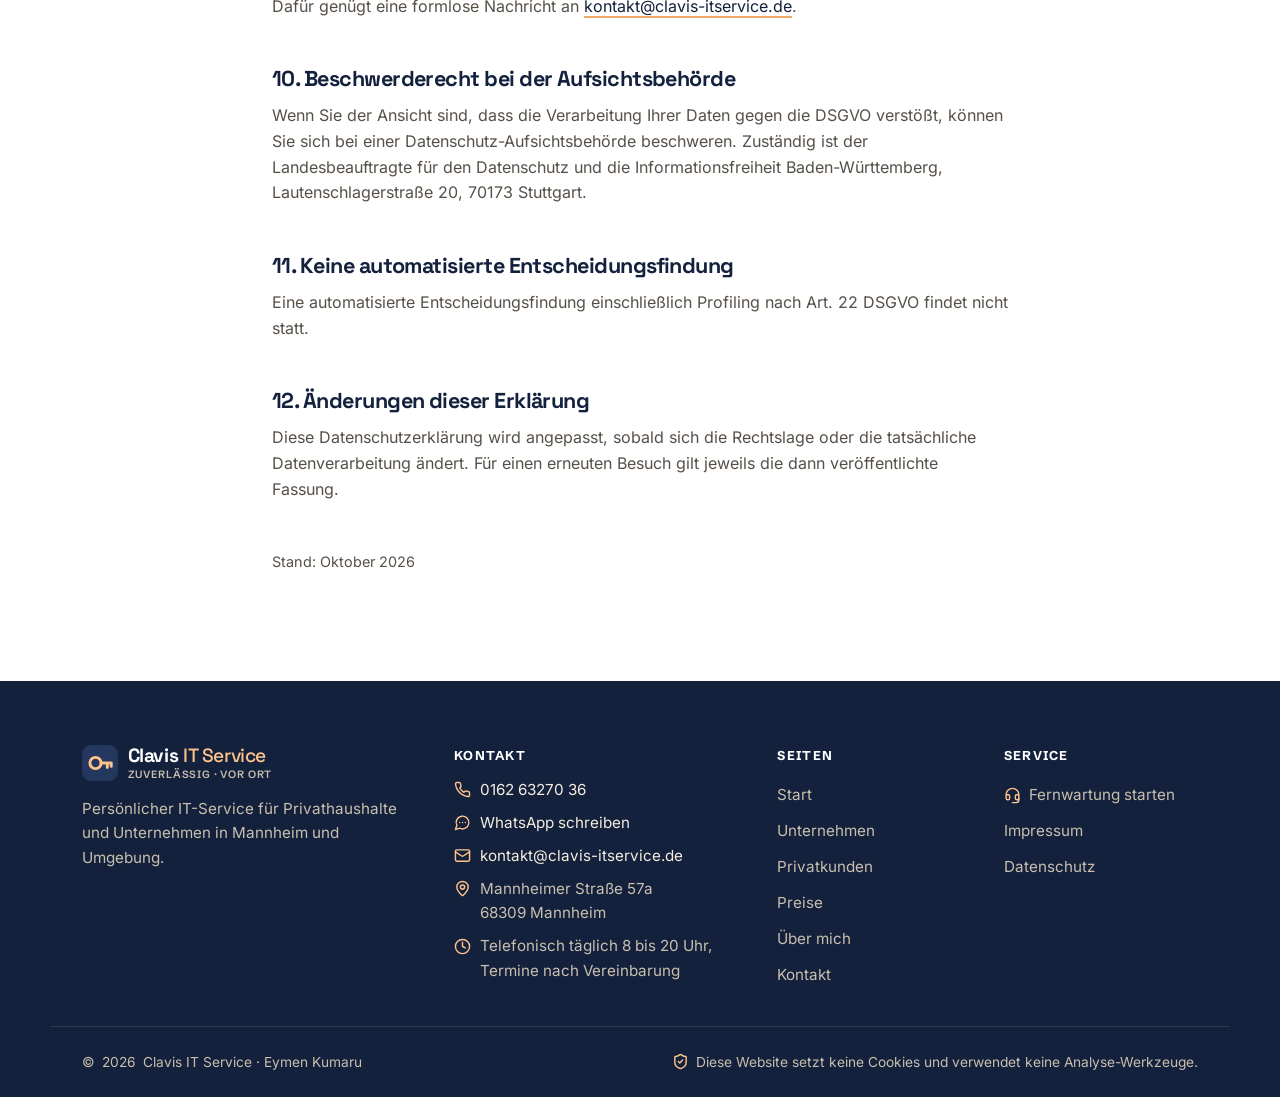
==== commit 70375c57: "Hosting über GitHub Pages vorbereiten Datenschutzerklärung (Abschnitt 3 und 8) auf GitHub Pages stat" ====
--- a/datenschutz.html
+++ b/datenschutz.html
@@ -63,7 +63,7 @@
       <ul>
         <li>keine Cookies und keine Speicherung zu Analyse-, Werbe- oder Wiedererkennungszwecken,</li>
         <li>keine Analyse- oder Tracking-Dienste (kein Google Analytics, kein Matomo, keine Pixel),</li>
-        <li>keine externen Schriftarten, alle Schriften werden vom eigenen Server geladen,</li>
+        <li>keine externen Schriftarten, alle Schriften werden zusammen mit der Website ausgeliefert,</li>
         <li>keine Karten-, Video- oder Social-Media-Einbindungen,</li>
         <li>kein Kontaktformular, keine Newsletter-Anmeldung, keine Registrierung,</li>
         <li>keine Weitergabe von Daten zu Werbezwecken.</li>
@@ -71,12 +71,12 @@
       <p>Es gibt daher nichts, wozu Sie einwilligen müssten, und deshalb steht auf dieser Website auch kein Einwilligungsbanner.</p>
       <p>Eine einzige Angabe wird lokal in Ihrem Browser abgelegt (localStorage, Eintrag clavis-theme): Ihre Auswahl zwischen heller und dunkler Darstellung. Sie entsteht nur, wenn Sie den Schalter in der Kopfzeile betätigen, und dient allein dazu, die Seite beim nächsten Aufruf so anzuzeigen, wie Sie es eingestellt haben. Sie verlässt Ihr Gerät nicht, wird nicht an mich übertragen und lässt keinen Rückschluss auf Ihre Person zu. Sie können sie jederzeit löschen, indem Sie die Websitedaten in Ihrem Browser entfernen.</p>
 
-      <h2>3. Aufruf der Website (Server-Logfiles)</h2>
-      <p>Beim Aufruf dieser Website werden automatisch Daten in sogenannten Server-Logfiles gespeichert, die Ihr Browser übermittelt: IP-Adresse, Datum und Uhrzeit des Zugriffs, Name und URL der abgerufenen Datei, übertragene Datenmenge, Browsertyp und Betriebssystem sowie die zuvor besuchte Seite (Referrer), sofern übermittelt.</p>
-      <p><strong>Kürzung der IP-Adresse:</strong> Die IP-Adresse wird vor dem Speichern gekürzt. Bei IPv4 wird der letzte Zahlenblock durch Null ersetzt, bei IPv6 alles ab dem dritten Block. Aus 192.0.2.77 wird in der Protokolldatei also 192.0.2.0.</p>
-      <p><strong>Zweck und Rechtsgrundlage:</strong> Sicherstellung eines störungsfreien Betriebs, Gewährleistung der Systemsicherheit und Abwehr von Angriffen. Rechtsgrundlage ist Art. 6 Abs. 1 lit. f DSGVO (berechtigtes Interesse).</p>
-      <p><strong>Speicherdauer:</strong> Die Logfiles werden nach spätestens 30 Tagen gelöscht, sofern sie nicht ausnahmsweise zur Aufklärung eines konkreten Sicherheitsvorfalls länger benötigt werden.</p>
-      <p><strong>Hosting:</strong> Diese Website läuft auf einem Server, den ich bei der Hetzner Online GmbH, Industriestraße 25, 91710 Gunzenhausen, angemietet habe und selbst verwalte. Die Protokolldateien entstehen auf diesem Server. Hetzner stellt die Infrastruktur bereit und verarbeitet die genannten Daten in meinem Auftrag auf Grundlage eines Vertrags zur Auftragsverarbeitung nach Art. 28 DSGVO.</p>
+      <h2>3. Hosting und Aufruf der Website</h2>
+      <p>Diese Website wird über GitHub Pages bereitgestellt, einen Dienst von GitHub. Für Nutzerinnen und Nutzer im Europäischen Wirtschaftsraum ist dies die GitHub B.V., Prins Bernhardplein 200, 1097 JB Amsterdam, Niederlande; Muttergesellschaft ist die GitHub, Inc., 88 Colin P. Kelly Jr. Street, San Francisco, CA 94107, USA.</p>
+      <p>Beim Aufruf dieser Website verarbeitet GitHub technisch notwendige Daten, die Ihr Browser übermittelt, insbesondere Ihre IP-Adresse, Datum und Uhrzeit des Zugriffs, die abgerufene Datei sowie Browser- und Geräteangaben. GitHub nutzt diese Daten, um die Website auszuliefern und die Sicherheit des Dienstes zu gewährleisten, und speichert sie dafür in eigenen Protokolldateien. Auf diese Protokolle habe ich keinen Zugriff; die IP-Adressen kann ich daher weder kürzen noch auswerten.</p>
+      <p><strong>Zweck und Rechtsgrundlage:</strong> Zuverlässige, schnelle und sichere Bereitstellung dieser Website. Rechtsgrundlage ist Art. 6 Abs. 1 lit. f DSGVO (berechtigtes Interesse).</p>
+      <p><strong>Übermittlung in die USA:</strong> Dabei können Daten an die GitHub, Inc. in den USA übermittelt werden. GitHub ist nach dem EU-U.S. Data Privacy Framework zertifiziert; die Übermittlung stützt sich auf den Angemessenheitsbeschluss der EU-Kommission (Art. 45 DSGVO).</p>
+      <p><strong>Speicherdauer:</strong> Wie lange GitHub die Zugriffsdaten speichert, richtet sich nach der Datenschutzerklärung von GitHub (docs.github.com/site-policy/privacy-policies/github-general-privacy-statement).</p>
 
       <h2>4. Verschlüsselung</h2>
       <p>Diese Website nutzt eine SSL- bzw. TLS-Verschlüsselung, erkennbar am „https://“ in der Adresszeile und am Schloss-Symbol Ihres Browsers. Daten, die Sie an diese Website übermitteln, können dadurch nicht von Dritten mitgelesen werden.</p>
@@ -115,7 +115,7 @@
       <p>Das Programm TeamViewer QuickSupport laden Sie über die Seite <a href="fernwartung.html">„Fernwartung starten“</a> direkt von den Servern von TeamViewer herunter, nicht von dieser Website. Beim Klick auf den Download-Link übermittelt Ihr Browser dafür Ihre IP-Adresse und technische Browserdaten an TeamViewer.</p>
 
       <h2>8. Empfänger von Daten</h2>
-      <p>Eine Weitergabe Ihrer Daten findet nur statt, soweit dies zur Vertragserfüllung erforderlich ist oder gesetzliche Vorgaben es verlangen, etwa an das Finanzamt oder an ein Steuerbüro im Rahmen der Buchführung. Außerdem setze ich die oben genannten Dienstleister ein: Hetzner (Server dieser Website), Microsoft (E-Mail), WhatsApp (Nachrichten) und TeamViewer (Fernwartung). Eine Weitergabe zu Werbezwecken erfolgt nicht.</p>
+      <p>Eine Weitergabe Ihrer Daten findet nur statt, soweit dies zur Vertragserfüllung erforderlich ist oder gesetzliche Vorgaben es verlangen, etwa an das Finanzamt oder an ein Steuerbüro im Rahmen der Buchführung. Außerdem setze ich die oben genannten Dienstleister ein: GitHub (Bereitstellung dieser Website), Microsoft (E-Mail), WhatsApp (Nachrichten) und TeamViewer (Fernwartung). Eine Weitergabe zu Werbezwecken erfolgt nicht.</p>
 
       <h2>9. Ihre Rechte</h2>
       <p>Sie haben jederzeit das Recht:</p>
